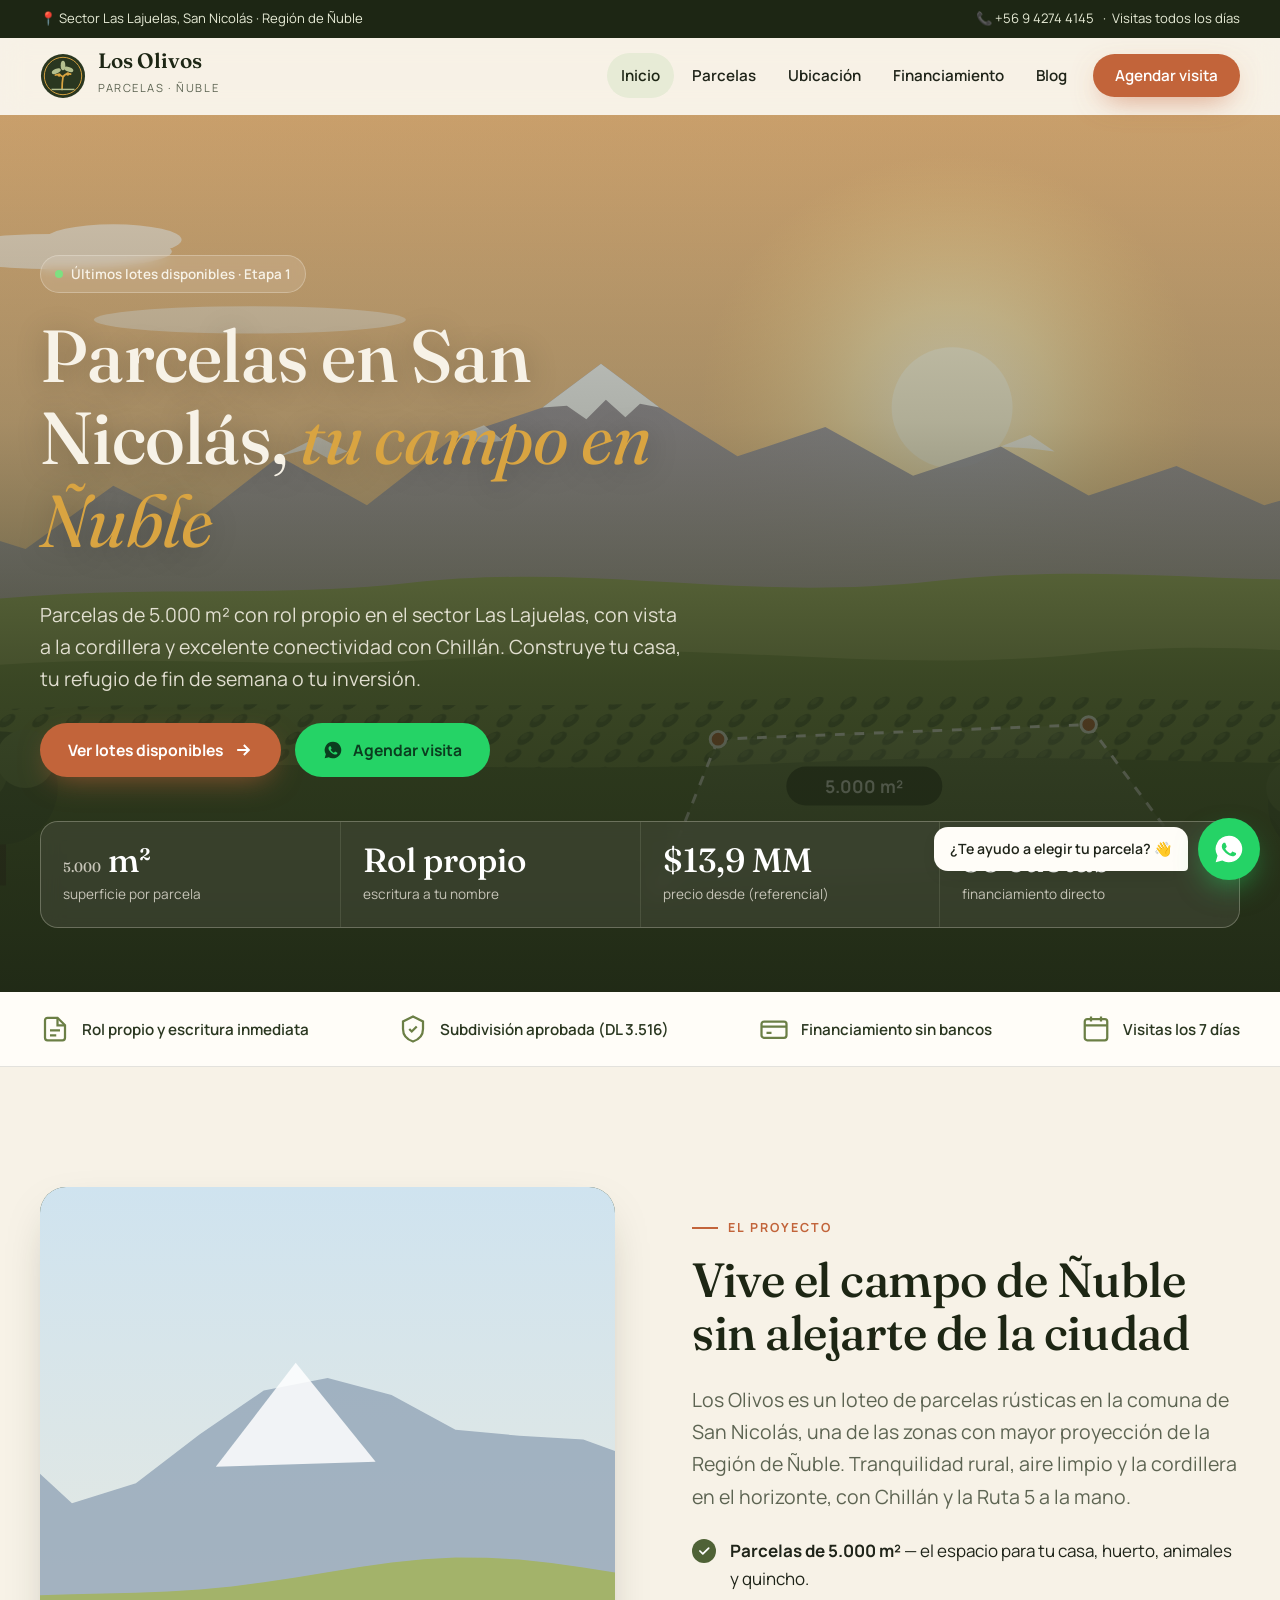
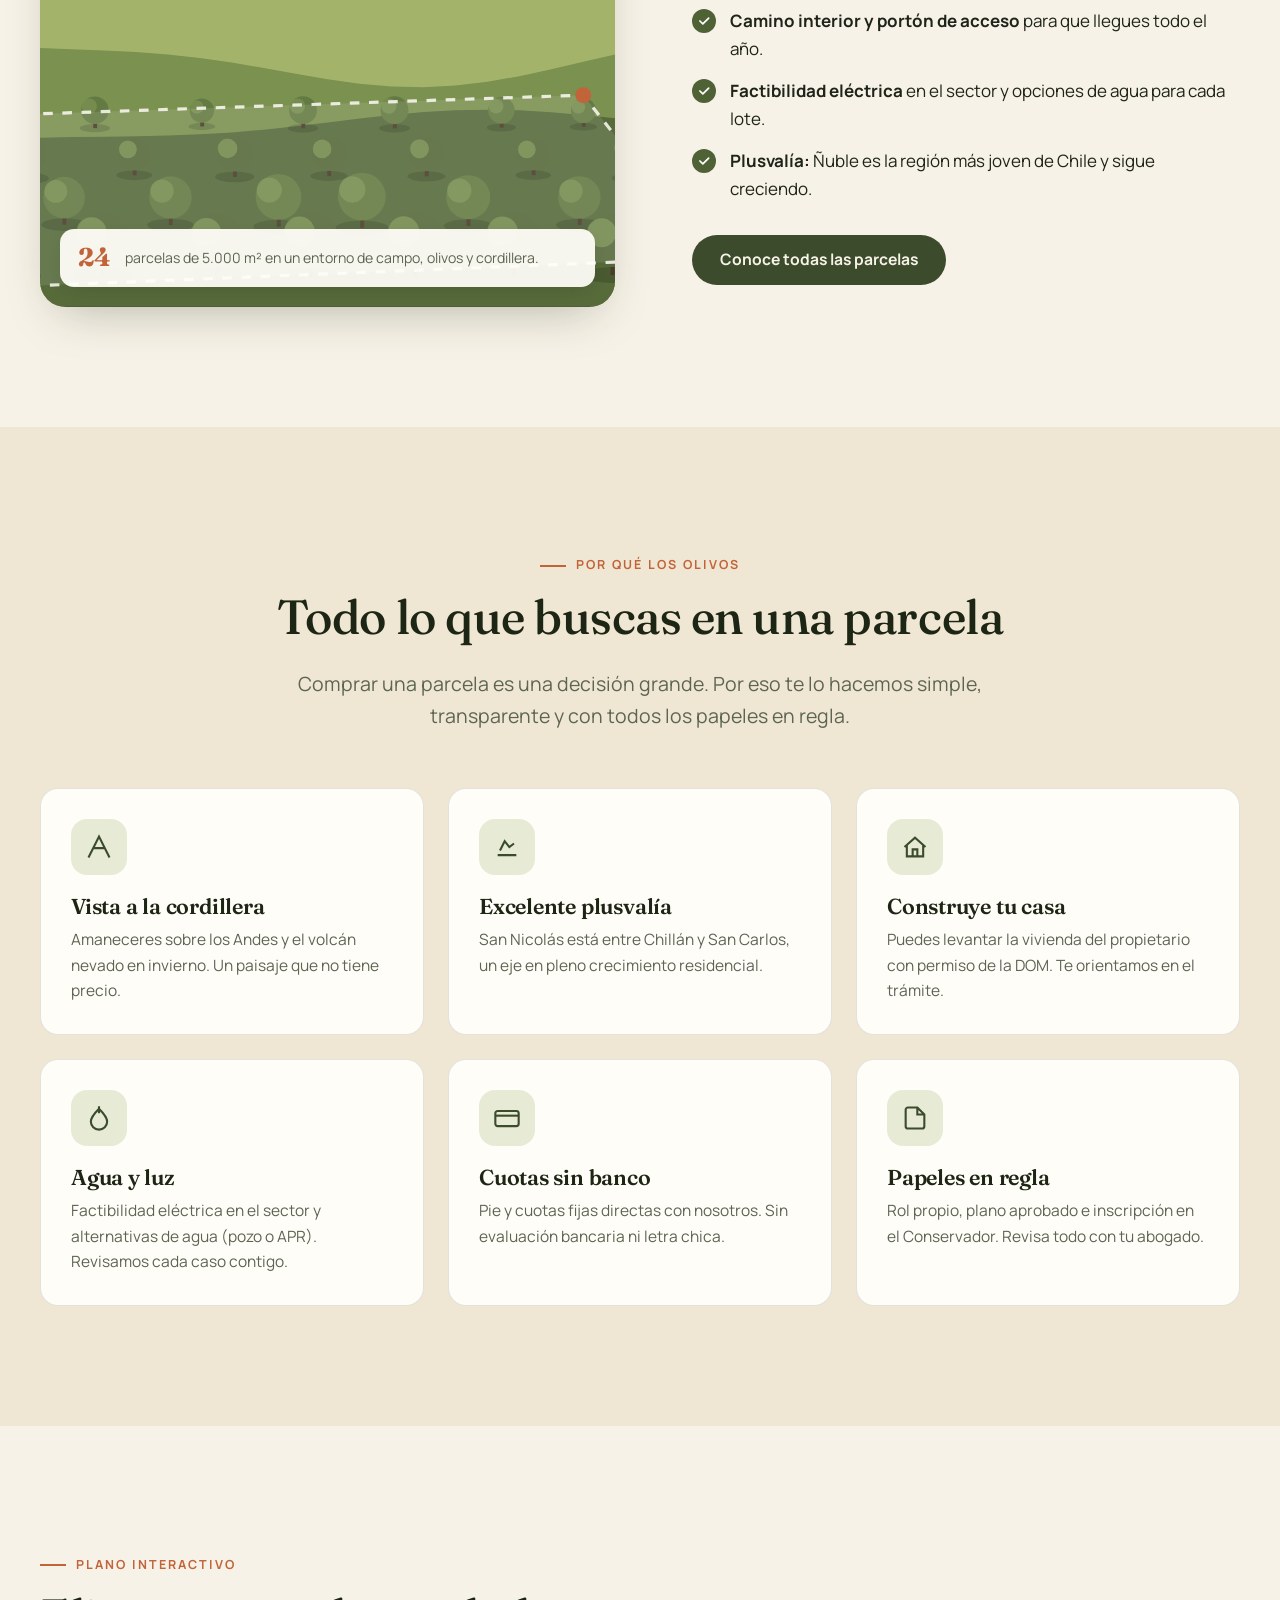
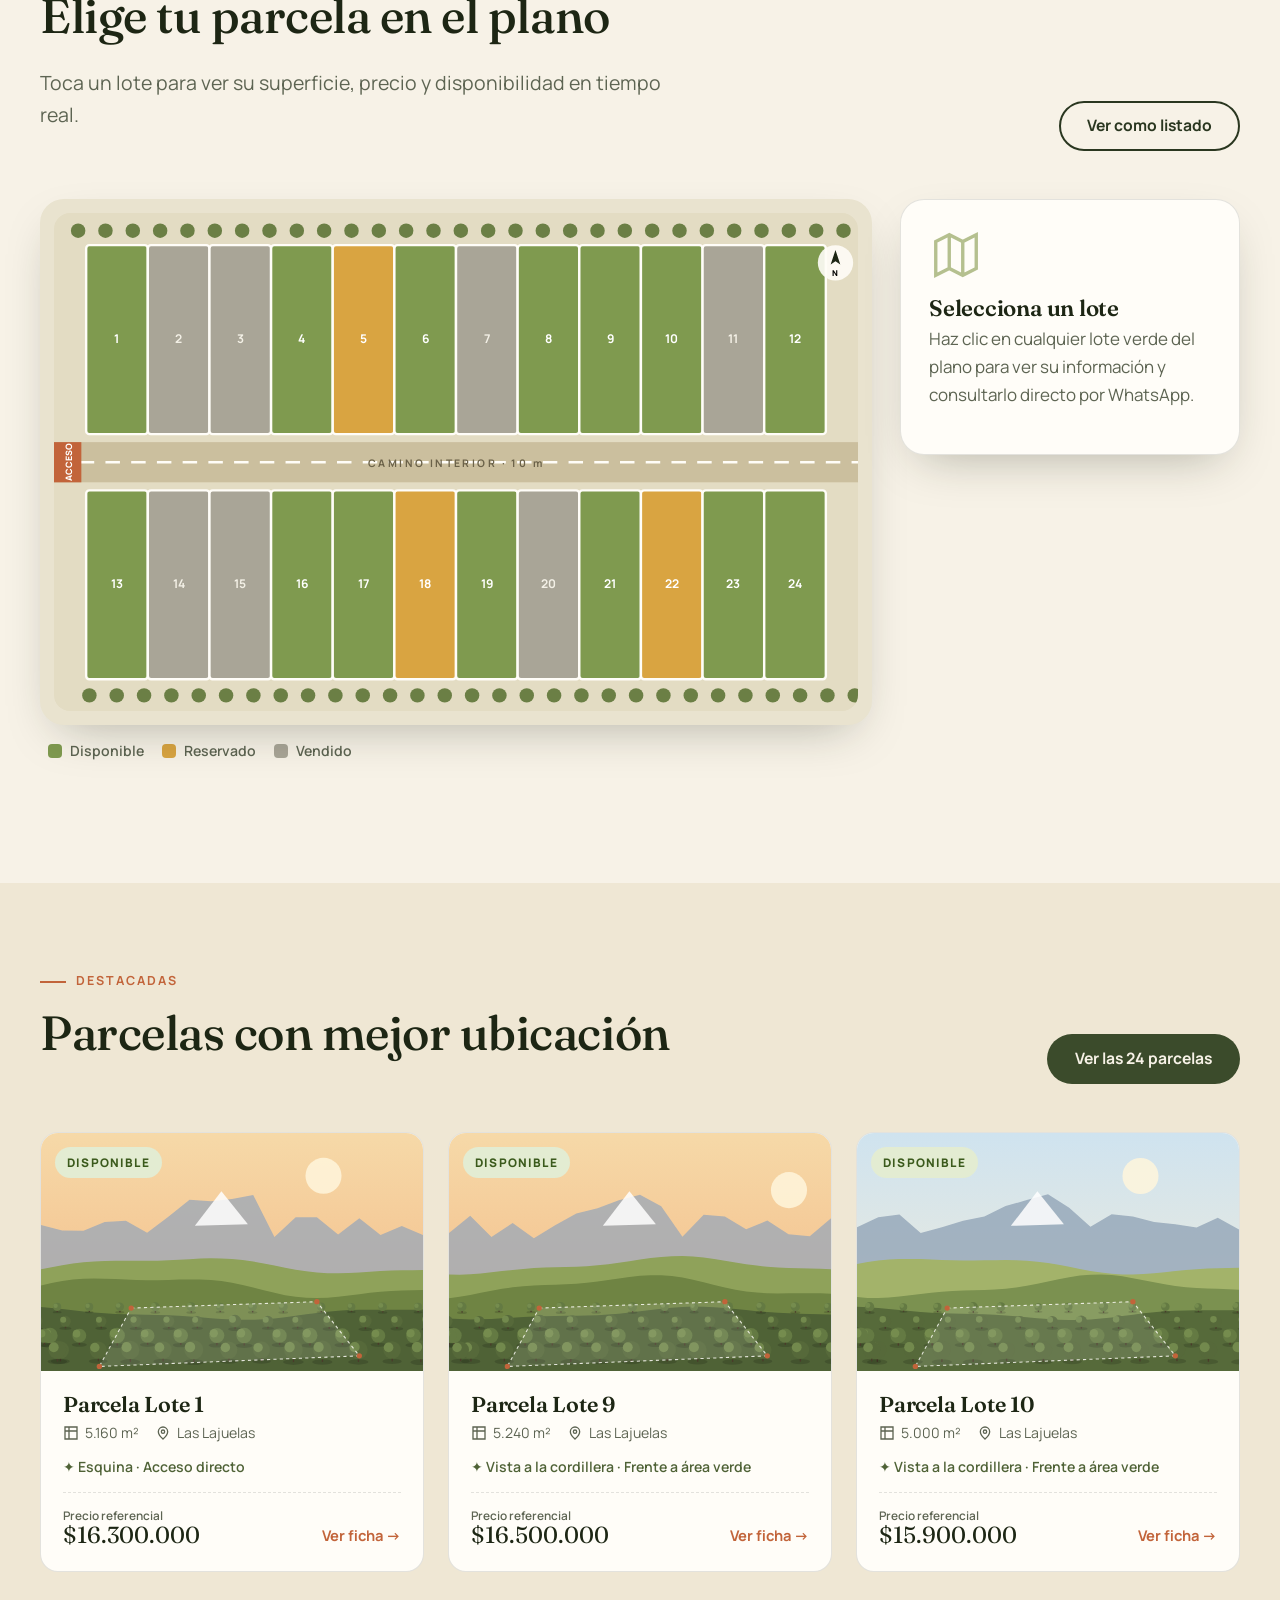
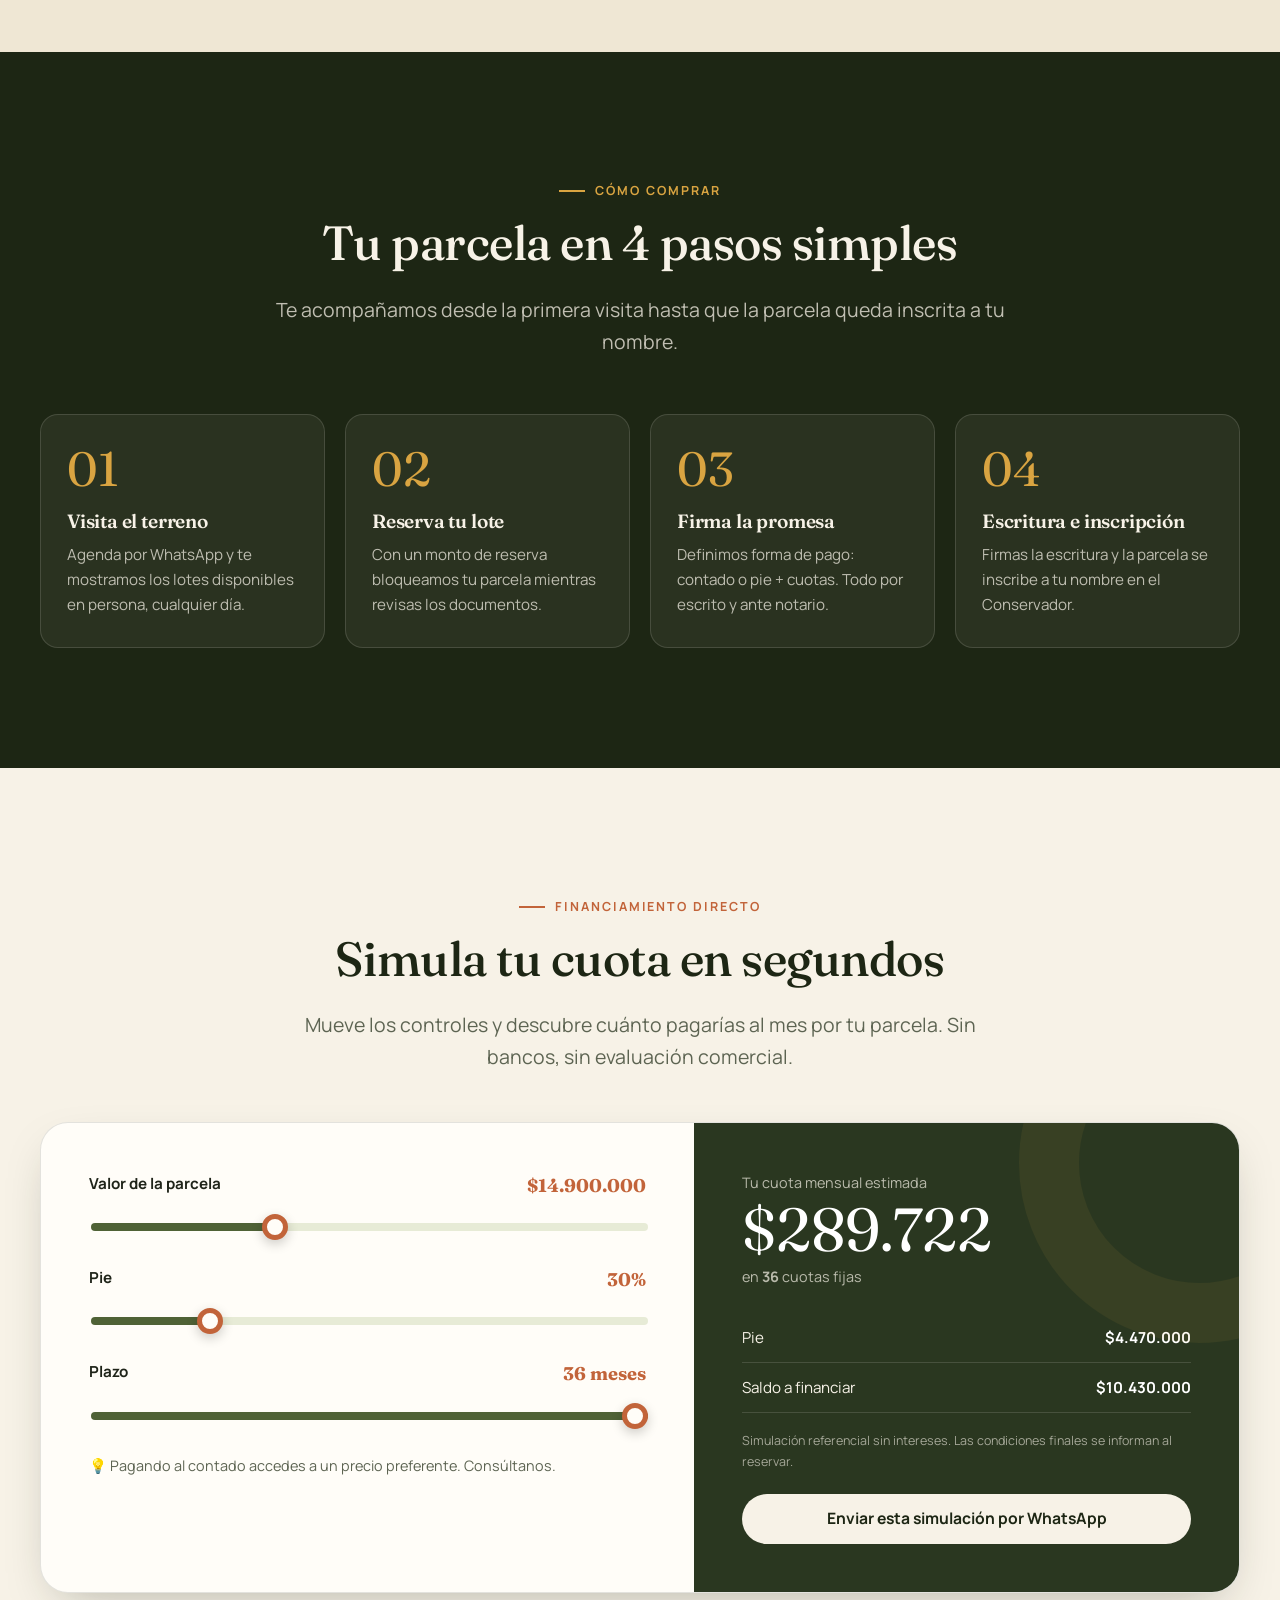
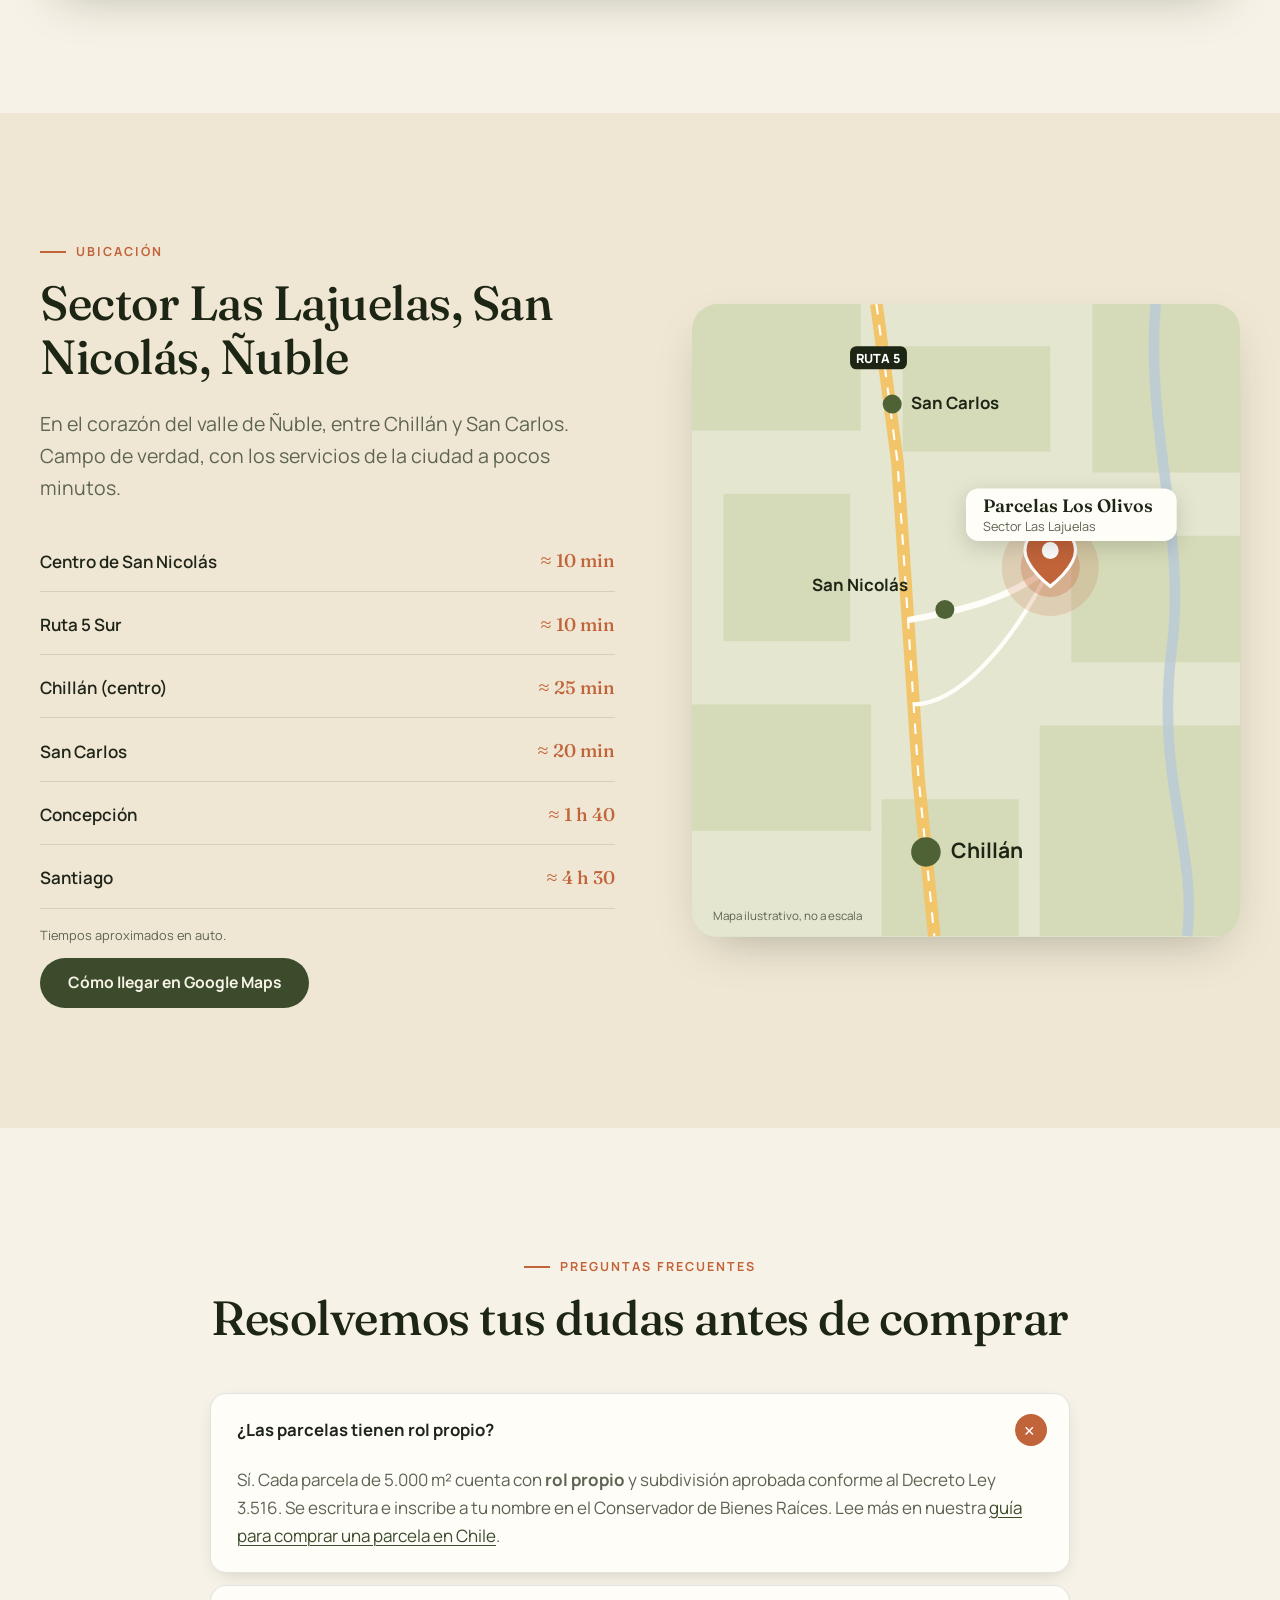
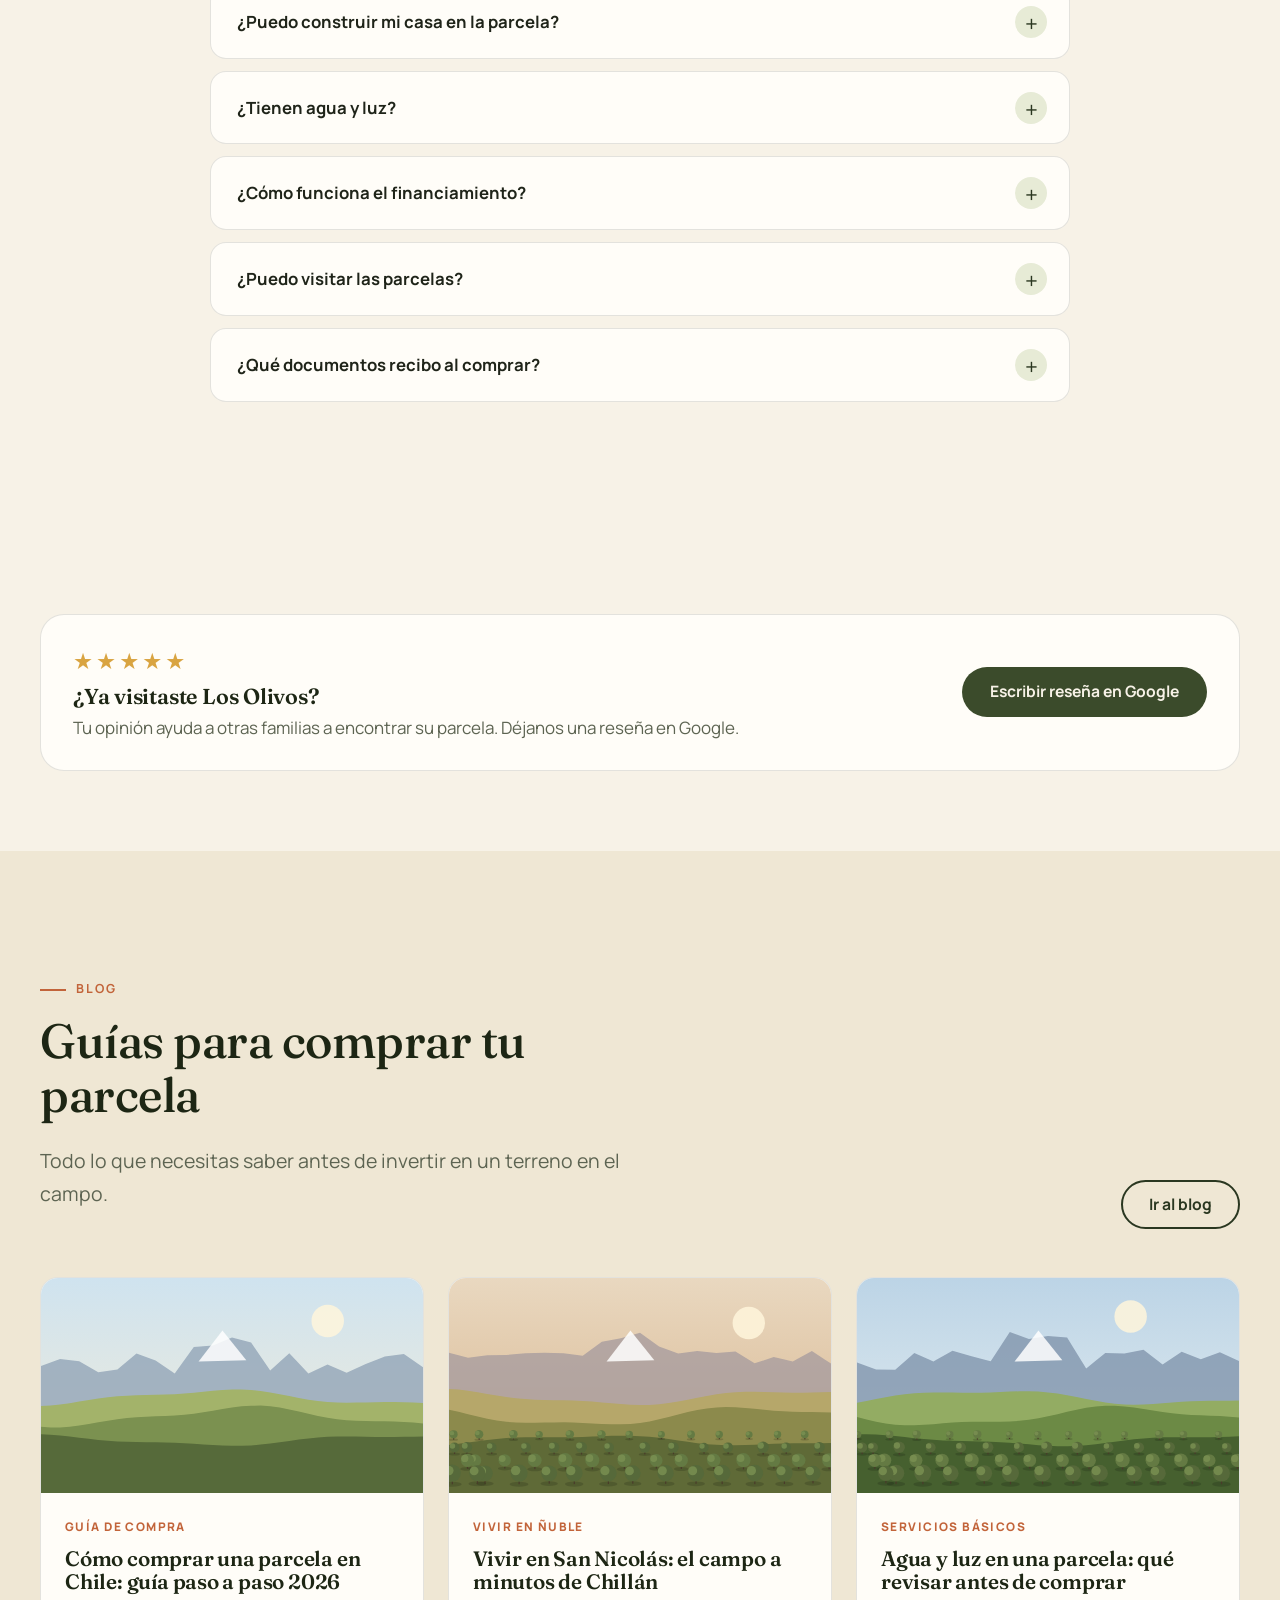
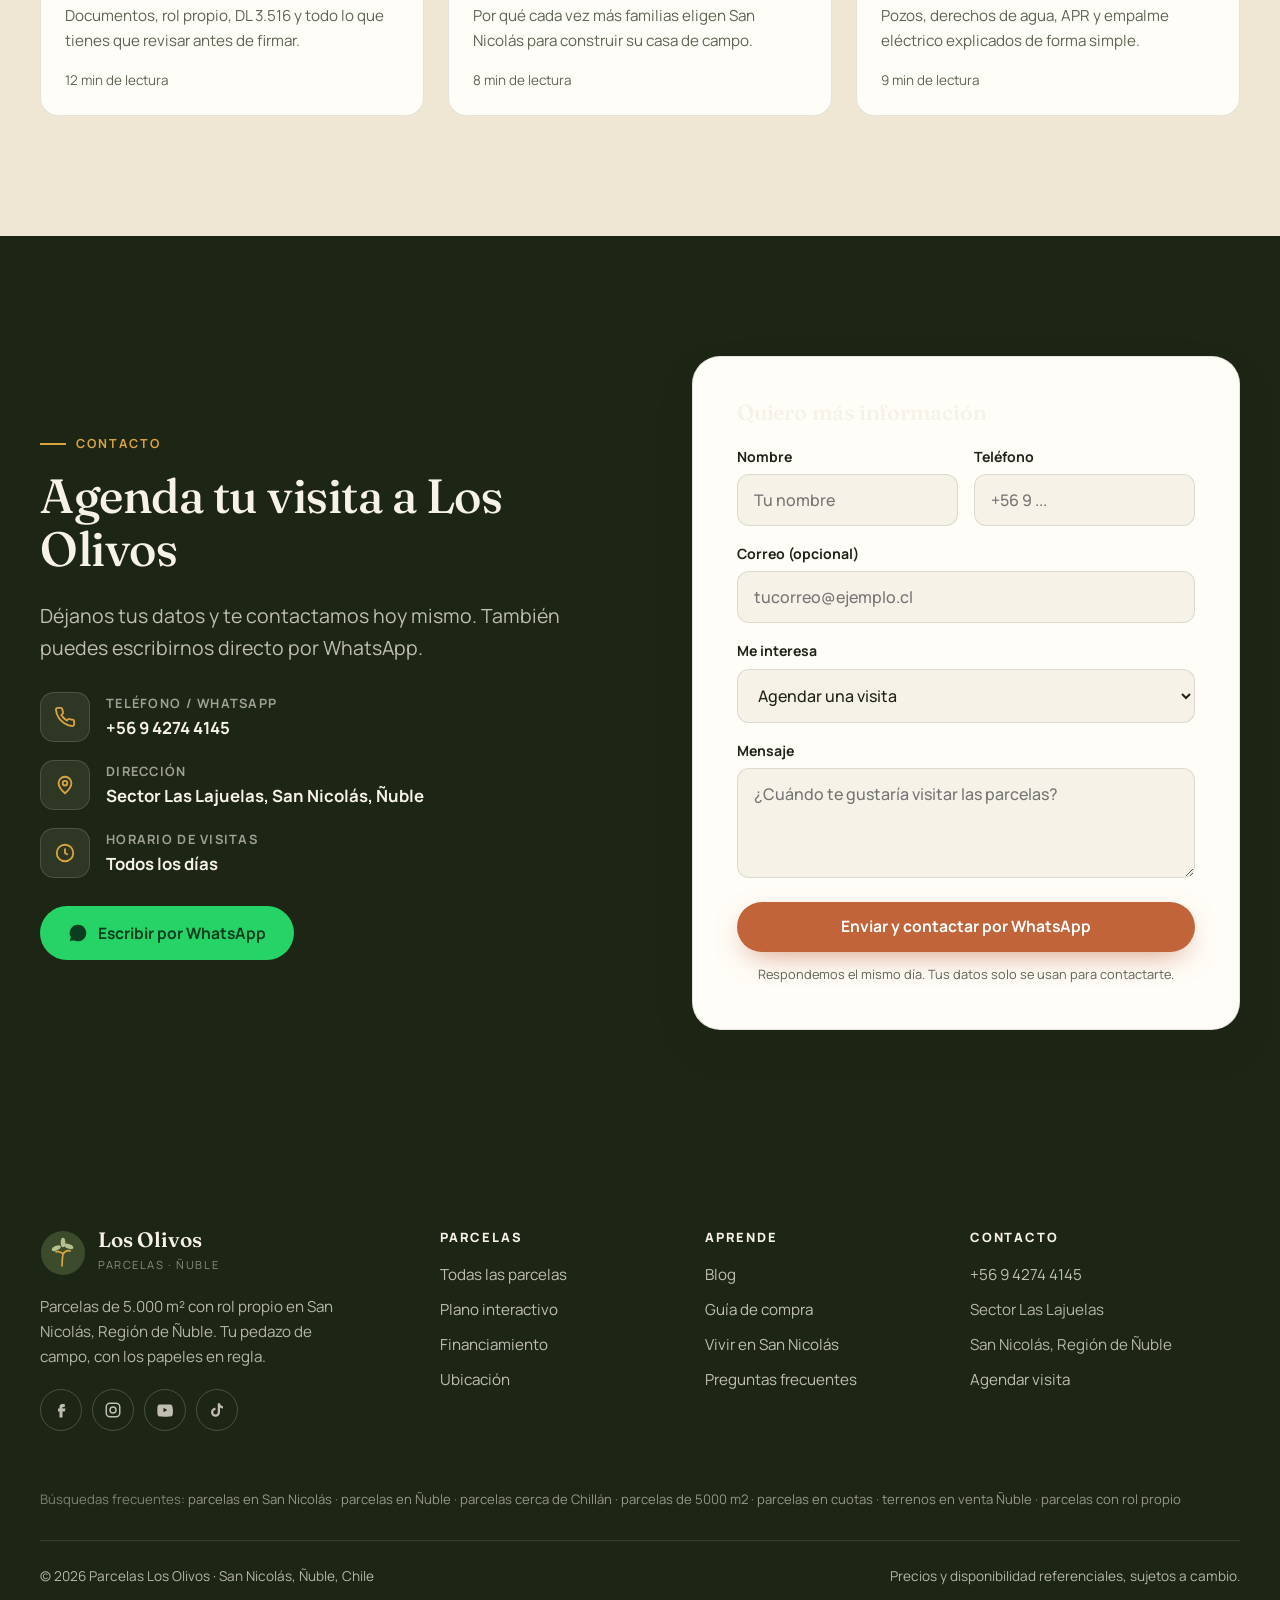
==== index.html @ ed657706 "Mockup sitio web Parcelas Los Olivos (San Nicolás, Ñuble) Co-Authored-By: Claude Opus 5.5 <noreply@a" ====
<!doctype html>
<html lang="es-CL" class="no-js">
<head>
  <meta charset="utf-8">
  <meta name="viewport" content="width=device-width, initial-scale=1">
  <!-- ===== SEO principal ===== -->
  <title>Parcelas en San Nicolás, Ñuble | 5.000 m² con rol propio | Los Olivos</title>
  <meta name="description" content="Venta de parcelas de 5.000 m² con rol propio en San Nicolás, Región de Ñuble, a minutos de Chillán. Financiamiento directo en cuotas, escritura inmediata y visitas todos los días. ¡Agenda por WhatsApp!">
  <link rel="canonical" href="https://www.parcelaslosolivos.cl/">
  <meta name="robots" content="index, follow, max-image-preview:large">
  <meta name="geo.region" content="CL-NB">
  <meta name="geo.placename" content="San Nicolás, Ñuble">
  <meta name="geo.position" content="-36.4996;-72.2125">
  <meta name="ICBM" content="-36.4996, -72.2125">
  <meta name="theme-color" content="#1d2614">
  <!-- Open Graph / redes sociales -->
  <meta property="og:type" content="website">
  <meta property="og:locale" content="es_CL">
  <meta property="og:site_name" content="Parcelas Los Olivos">
  <meta property="og:title" content="Parcelas de 5.000 m² en San Nicolás, Ñuble — Los Olivos">
  <meta property="og:description" content="Tu pedazo de campo a minutos de Chillán. Rol propio, financiamiento directo y visitas todos los días.">
  <meta property="og:url" content="https://www.parcelaslosolivos.cl/">
  <meta property="og:image" content="https://www.parcelaslosolivos.cl/img/og-parcelas-los-olivos.jpg">
  <meta name="twitter:card" content="summary_large_image">
  <link rel="icon" href="favicon.svg" type="image/svg+xml">
  <link rel="preconnect" href="https://fonts.googleapis.com">
  <link rel="preconnect" href="https://fonts.gstatic.com" crossorigin>
  <link href="https://fonts.googleapis.com/css2?family=Fraunces:ital,opsz,wght@0,9..144,400;0,9..144,500;0,9..144,600;1,9..144,400&family=Manrope:wght@400;500;600;700;800&display=swap" rel="stylesheet">
  <link rel="stylesheet" href="css/styles.css">

  <!-- ===== Datos estructurados (Google entiende el negocio, la ubicación y las preguntas) ===== -->
  <script type="application/ld+json">
  {
    "@context": "https://schema.org",
    "@graph": [
      {
        "@type": ["RealEstateAgent", "LocalBusiness"],
        "@id": "https://www.parcelaslosolivos.cl/#negocio",
        "name": "Parcelas Los Olivos",
        "alternateName": "Los Olivos Predios",
        "description": "Venta de parcelas de 5.000 m² con rol propio en el sector Las Lajuelas, comuna de San Nicolás, Región de Ñuble.",
        "url": "https://www.parcelaslosolivos.cl/",
        "telephone": "+56942744145",
        "image": "https://www.parcelaslosolivos.cl/img/og-parcelas-los-olivos.jpg",
        "logo": "https://www.parcelaslosolivos.cl/favicon.svg",
        "priceRange": "$$",
        "address": {
          "@type": "PostalAddress",
          "streetAddress": "Sector Las Lajuelas",
          "addressLocality": "San Nicolás",
          "addressRegion": "Ñuble",
          "addressCountry": "CL"
        },
        "geo": { "@type": "GeoCoordinates", "latitude": -36.4996, "longitude": -72.2125 },
        "areaServed": ["San Nicolás", "Chillán", "Chillán Viejo", "San Carlos", "Región de Ñuble", "Concepción", "Santiago"],
        "openingHoursSpecification": { "@type": "OpeningHoursSpecification", "dayOfWeek": ["Monday","Tuesday","Wednesday","Thursday","Friday","Saturday","Sunday"], "opens": "00:00", "closes": "23:59" },
        "sameAs": ["https://www.facebook.com/LosOlivospredios/"]
      },
      {
        "@type": "WebSite",
        "@id": "https://www.parcelaslosolivos.cl/#web",
        "url": "https://www.parcelaslosolivos.cl/",
        "name": "Parcelas Los Olivos",
        "inLanguage": "es-CL",
        "publisher": { "@id": "https://www.parcelaslosolivos.cl/#negocio" }
      },
      {
        "@type": "Product",
        "name": "Parcela de 5.000 m² en San Nicolás, Ñuble",
        "description": "Parcela rústica de 5.000 m² con rol propio, subdivisión según DL 3.516, en el sector Las Lajuelas de San Nicolás.",
        "brand": { "@id": "https://www.parcelaslosolivos.cl/#negocio" },
        "offers": { "@type": "AggregateOffer", "priceCurrency": "CLP", "lowPrice": "13900000", "highPrice": "17000000", "offerCount": "14", "availability": "https://schema.org/InStock" }
      },
      {
        "@type": "FAQPage",
        "mainEntity": [
          { "@type": "Question", "name": "¿Las parcelas tienen rol propio?", "acceptedAnswer": { "@type": "Answer", "text": "Sí. Cada parcela de 5.000 m² cuenta con rol propio y subdivisión aprobada conforme al Decreto Ley 3.516, por lo que se escritura e inscribe a tu nombre en el Conservador de Bienes Raíces." } },
          { "@type": "Question", "name": "¿Puedo construir mi casa en la parcela?", "acceptedAnswer": { "@type": "Answer", "text": "Sí. En predios rústicos se puede construir la vivienda del propietario según el artículo 55 de la Ley General de Urbanismo y Construcciones, tramitando el permiso en la Dirección de Obras de San Nicolás." } },
          { "@type": "Question", "name": "¿Dónde están ubicadas las parcelas Los Olivos?", "acceptedAnswer": { "@type": "Answer", "text": "En el sector Las Lajuelas, comuna de San Nicolás, Región de Ñuble, con excelente conectividad hacia Chillán, San Carlos y la Ruta 5 Sur." } },
          { "@type": "Question", "name": "¿Tienen financiamiento?", "acceptedAnswer": { "@type": "Answer", "text": "Sí. Ofrecemos pago contado con descuento o financiamiento directo con pie y cuotas, sin necesidad de crédito bancario." } },
          { "@type": "Question", "name": "¿Puedo visitar las parcelas?", "acceptedAnswer": { "@type": "Answer", "text": "Sí, recibimos visitas todos los días, incluidos fines de semana. Agenda tu visita por WhatsApp al +56 9 4274 4145." } },
          { "@type": "Question", "name": "¿Qué documentos recibo al comprar?", "acceptedAnswer": { "@type": "Answer", "text": "Escritura pública de compraventa, inscripción de dominio en el Conservador de Bienes Raíces, plano de subdivisión aprobado y certificado de rol de avalúo." } }
        ]
      }
    ]
  }
  </script>
  <!-- Google Analytics 4 + Search Console: pegar aquí el código de medición (G-XXXXXXX) al publicar -->
</head>
<body>
<a class="skip" href="#contenido">Saltar al contenido</a>

<div class="topbar">
  <div class="container">
    <span>📍 Sector Las Lajuelas, San Nicolás · Región de Ñuble</span>
    <span class="hide-sm"><a href="tel:+56942744145">📞 +56 9 4274 4145</a> &nbsp;·&nbsp; Visitas todos los días</span>
  </div>
</div>

<header class="header">
  <div class="container">
    <a class="brand" href="index.html" aria-label="Parcelas Los Olivos, inicio">
      <svg viewBox="0 0 48 48" aria-hidden="true"><circle cx="24" cy="24" r="23" fill="#2a3720"/><circle cx="24" cy="24" r="19.5" fill="none" stroke="#d9a441" stroke-width="1"/><path d="M23 38c0-6 .5-10 1-13m0 0c-2-2-5-3-8-2m8 2c2-3 5-4 8-3" stroke="#d9a441" stroke-width="1.8" fill="none" stroke-linecap="round"/><ellipse cx="17" cy="19" rx="5" ry="2.4" fill="#b5c08f" transform="rotate(-25 17 19)"/><ellipse cx="30" cy="17" rx="5" ry="2.4" fill="#b5c08f" transform="rotate(20 30 17)"/><ellipse cx="24" cy="13" rx="2.4" ry="5" fill="#b5c08f"/><circle cx="20" cy="23" r="1.8" fill="#d9a441"/><circle cx="29" cy="22" r="1.8" fill="#d9a441"/><path d="M12 38h24" stroke="#b5c08f" stroke-width="1.5"/></svg>
      <span><b>Los Olivos</b><small>Parcelas · Ñuble</small></span>
    </a>
    <button class="menu-toggle" aria-label="Abrir menú" aria-expanded="false" aria-controls="nav">
      <svg viewBox="0 0 24 24" fill="none" stroke="currentColor" stroke-width="2" stroke-linecap="round"><path d="M4 7h16M4 12h16M4 17h16"/></svg>
    </button>
    <nav class="nav" id="nav" aria-label="Principal">
      <a href="index.html" aria-current="page">Inicio</a>
      <a href="parcelas.html">Parcelas</a>
      <a href="#ubicacion">Ubicación</a>
      <a href="#financiamiento">Financiamiento</a>
      <a href="blog/index.html">Blog</a>
      <a href="#contacto" class="btn btn--primary">Agendar visita</a>
    </nav>
  </div>
</header>

<main id="contenido">

  <!-- ================= HERO ================= -->
  <section class="hero" aria-labelledby="hero-title">
    <div class="hero__art" aria-hidden="true">
      <svg viewBox="0 0 1600 900" preserveAspectRatio="xMidYMid slice" xmlns="http://www.w3.org/2000/svg">
        <defs>
          <linearGradient id="sky" x1="0" y1="0" x2="0" y2="1"><stop offset="0" stop-color="#e7b47a"/><stop offset=".45" stop-color="#f1c896"/><stop offset="1" stop-color="#f6e2bd"/></linearGradient>
          <linearGradient id="mt" x1="0" y1="0" x2="0" y2="1"><stop offset="0" stop-color="#8f8fa6"/><stop offset="1" stop-color="#b3a9a8"/></linearGradient>
          <radialGradient id="sun" cx=".5" cy=".5" r=".5"><stop offset="0" stop-color="#fff7df"/><stop offset=".4" stop-color="#ffe7b3" stop-opacity=".9"/><stop offset="1" stop-color="#ffd38a" stop-opacity="0"/></radialGradient>
          <pattern id="rows" width="34" height="18" patternUnits="userSpaceOnUse" patternTransform="skewX(-35)"><circle cx="8" cy="9" r="7" fill="#4c5f33"/><circle cx="6" cy="7" r="3.5" fill="#6a8044" opacity=".8"/></pattern>
        </defs>
        <rect width="1600" height="900" fill="url(#sky)"/>
        <circle cx="1120" cy="300" r="260" fill="url(#sun)"/>
        <circle cx="1120" cy="300" r="62" fill="#fff6dc"/>
        <g class="cloud" opacity=".6"><ellipse cx="200" cy="140" rx="120" ry="18" fill="#fff"/><ellipse cx="260" cy="128" rx="70" ry="16" fill="#fff"/></g>
        <g class="cloud cloud--2" opacity=".45"><ellipse cx="400" cy="210" rx="160" ry="14" fill="#fff"/></g>
        <!-- Cordillera de los Andes con volcán (vista hacia el oriente) -->
        <path d="M0 470 L90 420 L170 445 L260 380 L340 420 L430 350 L520 400 L610 330 L700 300 L760 255 L820 300 L900 350 L990 320 L1080 370 L1170 340 L1260 390 L1350 360 L1440 400 L1530 375 L1600 400 L1600 600 L0 600Z" fill="url(#mt)" opacity=".85"/>
        <path d="M700 300 L760 255 L820 300 L800 296 L785 310 L765 292 L745 312 L725 298Z" fill="#fff" opacity=".95"/>
        <path d="M430 350 L470 330 L500 345 L480 352 L462 342Z M610 330 L640 318 L660 334 L640 336Z M1170 340 L1200 328 L1225 345 L1200 342Z" fill="#fff" opacity=".8"/>
        <!-- Lomas -->
        <path d="M0 520 C200 470 380 500 560 480 C760 458 900 500 1100 478 C1300 456 1450 490 1600 470 L1600 900 L0 900Z" fill="#9aa860"/>
        <path d="M0 580 C240 540 420 575 640 555 C860 535 1040 575 1260 552 C1420 536 1520 560 1600 550 L1600 900 L0 900Z" fill="#7d9149"/>
        <!-- Hileras de olivos -->
        <path d="M0 620 C300 590 600 615 900 600 C1200 585 1400 610 1600 598 L1600 760 L0 760Z" fill="url(#rows)" opacity=".9"/>
        <path d="M0 680 C320 650 640 680 960 664 C1240 650 1440 672 1600 662 L1600 900 L0 900Z" fill="#5d7238"/>
        <!-- Deslinde de una parcela (5.000 m²) -->
        <g stroke="#fffdf8" stroke-width="3" stroke-dasharray="10 10" fill="rgba(255,253,248,.10)">
          <path d="M880 640 L1260 625 L1360 760 L820 790Z"/>
        </g>
        <g fill="#c2643a" stroke="#fffdf8" stroke-width="3"><circle cx="880" cy="640" r="8"/><circle cx="1260" cy="625" r="8"/><circle cx="1360" cy="760" r="8"/><circle cx="820" cy="790" r="8"/></g>
        <g transform="translate(1020 690)"><rect x="-70" y="-22" width="160" height="40" rx="20" fill="rgba(29,38,20,.75)"/><text x="10" y="5" text-anchor="middle" font-family="Manrope,sans-serif" font-size="18" font-weight="700" fill="#fff">5.000 m²</text></g>
        <!-- Olivos en primer plano -->
        <g>
          <rect x="140" y="700" width="10" height="90" fill="#4a3b2a"/><circle cx="145" cy="690" r="58" fill="#4f6236"/><circle cx="118" cy="672" r="34" fill="#6b7f45"/><circle cx="170" cy="660" r="30" fill="#7c9152"/>
          <rect x="1490" y="720" width="9" height="80" fill="#4a3b2a"/><circle cx="1494" cy="708" r="50" fill="#4f6236"/><circle cx="1470" cy="690" r="28" fill="#6b7f45"/>
        </g>
      </svg>
    </div>
    <div class="container hero__content">
      <div class="badge-live"><i></i> Últimos lotes disponibles · Etapa 1</div>
      <h1 id="hero-title">Parcelas en San Nicolás, <em>tu campo en Ñuble</em></h1>
      <p class="lead">Parcelas de 5.000 m² con rol propio en el sector Las Lajuelas, con vista a la cordillera y excelente conectividad con Chillán. Construye tu casa, tu refugio de fin de semana o tu inversión.</p>
      <div class="hero__actions">
        <a class="btn btn--primary" href="#lotes">Ver lotes disponibles
          <svg viewBox="0 0 24 24" fill="none" stroke="currentColor" stroke-width="2.4"><path d="M5 12h14M13 6l6 6-6 6"/></svg></a>
        <a class="btn btn--wa" data-wa="Hola! Vi la web de Parcelas Los Olivos y quiero agendar una visita a San Nicolás.">
          <svg viewBox="0 0 24 24" fill="currentColor"><path d="M12 2a10 10 0 0 0-8.6 15.1L2 22l5-1.3A10 10 0 1 0 12 2zm5.3 14.2c-.2.6-1.3 1.2-1.8 1.2s-1 .3-3.4-.7a11.6 11.6 0 0 1-4.5-4c-.6-.8-1-1.8-1-2.8a3 3 0 0 1 1-2.2c.2-.3.5-.3.7-.3h.5c.2 0 .4 0 .6.5l.8 2c.1.2.1.4 0 .5l-.4.6-.4.4c-.1.2-.3.3-.1.6.6 1 1.3 1.8 2.2 2.4.6.4 1.2.7 1.4.8.3.1.4 0 .6-.1l.8-1c.2-.3.4-.2.6-.1l1.9.9c.3.1.4.2.5.3 0 .4 0 .9-.2 1.5z"/></svg>
          Agendar visita</a>
      </div>
      <div class="hero__stats">
        <div><b><span data-count="5000">5.000</span> m²</b><span>superficie por parcela</span></div>
        <div><b>Rol propio</b><span>escritura a tu nombre</span></div>
        <div><b>$13,9 MM</b><span>precio desde (referencial)</span></div>
        <div><b>36 cuotas</b><span>financiamiento directo</span></div>
      </div>
    </div>
  </section>

  <!-- ================= CONFIANZA ================= -->
  <section class="trust" aria-label="Garantías">
    <div class="container">
      <div><svg viewBox="0 0 24 24" fill="none" stroke="currentColor" stroke-width="1.8"><path d="M14 3H6a2 2 0 0 0-2 2v14a2 2 0 0 0 2 2h12a2 2 0 0 0 2-2V9z"/><path d="M14 3v6h6M8 13h8M8 17h5"/></svg>Rol propio y escritura inmediata</div>
      <div><svg viewBox="0 0 24 24" fill="none" stroke="currentColor" stroke-width="1.8"><path d="M12 2l8 4v6c0 5-3.5 8.5-8 10-4.5-1.5-8-5-8-10V6z"/><path d="M9 12l2 2 4-4"/></svg>Subdivisión aprobada (DL 3.516)</div>
      <div><svg viewBox="0 0 24 24" fill="none" stroke="currentColor" stroke-width="1.8"><rect x="2" y="6" width="20" height="13" rx="2"/><path d="M2 10h20M6 15h4"/></svg>Financiamiento sin bancos</div>
      <div><svg viewBox="0 0 24 24" fill="none" stroke="currentColor" stroke-width="1.8"><rect x="3" y="4" width="18" height="17" rx="2"/><path d="M3 9h18M8 2v4M16 2v4"/></svg>Visitas los 7 días</div>
    </div>
  </section>

  <!-- ================= PROYECTO ================= -->
  <section class="section" id="proyecto" aria-labelledby="proyecto-title">
    <div class="container split">
      <div class="frame reveal" data-art="9" data-plot>
        <div class="frame__tag"><b>24</b><span>parcelas de 5.000 m² en un entorno de campo, olivos y cordillera.</span></div>
      </div>
      <div class="reveal reveal-d1">
        <span class="eyebrow">El proyecto</span>
        <h2 id="proyecto-title">Vive el campo de Ñuble sin alejarte de la ciudad</h2>
        <p class="lead">Los Olivos es un loteo de parcelas rústicas en la comuna de San Nicolás, una de las zonas con mayor proyección de la Región de Ñuble. Tranquilidad rural, aire limpio y la cordillera en el horizonte, con Chillán y la Ruta 5 a la mano.</p>
        <ul class="checklist">
          <li><span><b>Parcelas de 5.000 m²</b> — el espacio para tu casa, huerto, animales y quincho.</span></li>
          <li><span><b>Camino interior y portón de acceso</b> para que llegues todo el año.</span></li>
          <li><span><b>Factibilidad eléctrica</b> en el sector y opciones de agua para cada lote.</span></li>
          <li><span><b>Plusvalía:</b> Ñuble es la región más joven de Chile y sigue creciendo.</span></li>
        </ul>
        <a class="btn btn--olive" href="parcelas.html">Conoce todas las parcelas</a>
      </div>
    </div>
  </section>

  <!-- ================= BENEFICIOS ================= -->
  <section class="section section--sand" aria-labelledby="beneficios-title">
    <div class="container">
      <div class="center reveal" style="margin-bottom:56px">
        <span class="eyebrow">Por qué Los Olivos</span>
        <h2 id="beneficios-title">Todo lo que buscas en una parcela</h2>
        <p class="lead">Comprar una parcela es una decisión grande. Por eso te lo hacemos simple, transparente y con todos los papeles en regla.</p>
      </div>
      <div class="grid grid-3">
        <article class="feature reveal"><div class="feature__icon"><svg viewBox="0 0 24 24" fill="none" stroke="currentColor" stroke-width="1.8"><path d="M3 21l9-18 9 18M7 13h10"/></svg></div><h3>Vista a la cordillera</h3><p>Amaneceres sobre los Andes y el volcán nevado en invierno. Un paisaje que no tiene precio.</p></article>
        <article class="feature reveal reveal-d1"><div class="feature__icon"><svg viewBox="0 0 24 24" fill="none" stroke="currentColor" stroke-width="1.8"><path d="M4 19h16M6 15l4-8 4 5 4-3"/></svg></div><h3>Excelente plusvalía</h3><p>San Nicolás está entre Chillán y San Carlos, un eje en pleno crecimiento residencial.</p></article>
        <article class="feature reveal reveal-d2"><div class="feature__icon"><svg viewBox="0 0 24 24" fill="none" stroke="currentColor" stroke-width="1.8"><path d="M3 12l9-8 9 8M5 10v10h14V10"/><path d="M10 20v-6h4v6"/></svg></div><h3>Construye tu casa</h3><p>Puedes levantar la vivienda del propietario con permiso de la DOM. Te orientamos en el trámite.</p></article>
        <article class="feature reveal"><div class="feature__icon"><svg viewBox="0 0 24 24" fill="none" stroke="currentColor" stroke-width="1.8"><path d="M12 2v6M12 22a7 7 0 0 0 7-7c0-4-7-11-7-11S5 11 5 15a7 7 0 0 0 7 7z"/></svg></div><h3>Agua y luz</h3><p>Factibilidad eléctrica en el sector y alternativas de agua (pozo o APR). Revisamos cada caso contigo.</p></article>
        <article class="feature reveal reveal-d1"><div class="feature__icon"><svg viewBox="0 0 24 24" fill="none" stroke="currentColor" stroke-width="1.8"><rect x="2" y="6" width="20" height="13" rx="2"/><path d="M2 10h20"/></svg></div><h3>Cuotas sin banco</h3><p>Pie y cuotas fijas directas con nosotros. Sin evaluación bancaria ni letra chica.</p></article>
        <article class="feature reveal reveal-d2"><div class="feature__icon"><svg viewBox="0 0 24 24" fill="none" stroke="currentColor" stroke-width="1.8"><path d="M14 3H6a2 2 0 0 0-2 2v14a2 2 0 0 0 2 2h12a2 2 0 0 0 2-2V9z M14 3v6h6"/></svg></div><h3>Papeles en regla</h3><p>Rol propio, plano aprobado e inscripción en el Conservador. Revisa todo con tu abogado.</p></article>
      </div>
    </div>
  </section>

  <!-- ================= PLANO INTERACTIVO ================= -->
  <section class="section" id="lotes" aria-labelledby="lotes-title">
    <div class="container">
      <div class="section-head reveal">
        <div>
          <span class="eyebrow">Plano interactivo</span>
          <h2 id="lotes-title">Elige tu parcela en el plano</h2>
          <p class="lead">Toca un lote para ver su superficie, precio y disponibilidad en tiempo real.</p>
        </div>
        <a class="btn btn--ghost" href="parcelas.html" style="color:var(--olive-800)">Ver como listado</a>
      </div>
      <div class="plan-wrap reveal">
        <div>
          <div class="plan" id="plano"></div>
          <div class="legend"><span><i style="background:#7f9a4f"></i>Disponible</span><span><i style="background:#d9a441"></i>Reservado</span><span><i style="background:#a9a597"></i>Vendido</span></div>
        </div>
        <aside class="lot-panel" id="lot-panel" aria-live="polite">
          <div class="lot-panel__empty">
            <svg viewBox="0 0 24 24" fill="none" stroke="currentColor" stroke-width="1.5"><path d="M9 3L3 6v15l6-3 6 3 6-3V3l-6 3z M9 3v15 M15 6v15"/></svg>
            <h3 style="font-size:1.4rem">Selecciona un lote</h3>
            <p>Haz clic en cualquier lote verde del plano para ver su información y consultarlo directo por WhatsApp.</p>
          </div>
        </aside>
      </div>
    </div>
  </section>

  <!-- ================= DESTACADOS ================= -->
  <section class="section section--tight section--sand" aria-labelledby="destacados-title">
    <div class="container">
      <div class="section-head reveal">
        <div><span class="eyebrow">Destacadas</span><h2 id="destacados-title">Parcelas con mejor ubicación</h2></div>
        <a class="btn btn--olive" href="parcelas.html">Ver las 24 parcelas</a>
      </div>
      <div class="grid grid-3" id="lotes-destacados"></div>
    </div>
  </section>

  <!-- ================= PROCESO ================= -->
  <section class="section section--dark" aria-labelledby="proceso-title">
    <div class="container">
      <div class="center reveal" style="margin-bottom:56px">
        <span class="eyebrow">Cómo comprar</span>
        <h2 id="proceso-title">Tu parcela en 4 pasos simples</h2>
        <p class="lead">Te acompañamos desde la primera visita hasta que la parcela queda inscrita a tu nombre.</p>
      </div>
      <div class="steps">
        <div class="step reveal"><h3>Visita el terreno</h3><p>Agenda por WhatsApp y te mostramos los lotes disponibles en persona, cualquier día.</p></div>
        <div class="step reveal reveal-d1"><h3>Reserva tu lote</h3><p>Con un monto de reserva bloqueamos tu parcela mientras revisas los documentos.</p></div>
        <div class="step reveal reveal-d2"><h3>Firma la promesa</h3><p>Definimos forma de pago: contado o pie + cuotas. Todo por escrito y ante notario.</p></div>
        <div class="step reveal reveal-d3"><h3>Escritura e inscripción</h3><p>Firmas la escritura y la parcela se inscribe a tu nombre en el Conservador.</p></div>
      </div>
    </div>
  </section>

  <!-- ================= SIMULADOR ================= -->
  <section class="section" id="financiamiento" aria-labelledby="sim-title">
    <div class="container">
      <div class="center reveal" style="margin-bottom:48px">
        <span class="eyebrow">Financiamiento directo</span>
        <h2 id="sim-title">Simula tu cuota en segundos</h2>
        <p class="lead">Mueve los controles y descubre cuánto pagarías al mes por tu parcela. Sin bancos, sin evaluación comercial.</p>
      </div>
      <div class="sim reveal">
        <form class="sim__form" id="simulador-form" onsubmit="return false">
          <div class="field"><label for="precio">Valor de la parcela <output></output></label><input type="range" id="precio" min="13900000" max="17000000" step="100000" value="14900000"></div>
          <div class="field"><label for="pie">Pie <output></output></label><input type="range" id="pie" min="20" max="70" step="5" value="30"></div>
          <div class="field"><label for="cuotas">Plazo <output></output></label><input type="range" id="cuotas" min="12" max="36" step="6" value="36"></div>
          <p style="font-size:.9rem;color:var(--muted);margin:0">💡 Pagando al contado accedes a un precio preferente. Consúltanos.</p>
        </form>
        <div class="sim__out" aria-live="polite">
          <span style="font-size:.9rem;color:rgba(247,242,231,.7)">Tu cuota mensual estimada</span>
          <div class="sim__big" id="sim-cuota">$0</div>
          <span style="font-size:.9rem;color:rgba(247,242,231,.7)">en <b id="sim-n">36</b> cuotas fijas</span>
          <div style="margin-top:24px">
            <div class="sim__row"><span>Pie</span><b id="sim-pie">$0</b></div>
            <div class="sim__row"><span>Saldo a financiar</span><b id="sim-saldo">$0</b></div>
          </div>
          <p class="sim__note">Simulación referencial sin intereses. Las condiciones finales se informan al reservar.</p>
          <a class="btn btn--light" id="sim-wa" target="_blank" rel="noopener" href="#">Enviar esta simulación por WhatsApp</a>
        </div>
      </div>
    </div>
  </section>

  <!-- ================= UBICACIÓN ================= -->
  <section class="section section--sand" id="ubicacion" aria-labelledby="ubicacion-title">
    <div class="container split">
      <div class="reveal">
        <span class="eyebrow">Ubicación</span>
        <h2 id="ubicacion-title">Sector Las Lajuelas, San Nicolás, Ñuble</h2>
        <p class="lead">En el corazón del valle de Ñuble, entre Chillán y San Carlos. Campo de verdad, con los servicios de la ciudad a pocos minutos.</p>
        <ul class="distances">
          <li><span>Centro de San Nicolás</span><span>≈ 10 min</span></li>
          <li><span>Ruta 5 Sur</span><span>≈ 10 min</span></li>
          <li><span>Chillán (centro)</span><span>≈ 25 min</span></li>
          <li><span>San Carlos</span><span>≈ 20 min</span></li>
          <li><span>Concepción</span><span>≈ 1 h 40</span></li>
          <li><span>Santiago</span><span>≈ 4 h 30</span></li>
        </ul>
        <p style="font-size:.8rem;color:var(--muted);margin-top:-12px">Tiempos aproximados en auto.</p>
        <a class="btn btn--olive" href="https://www.google.com/maps/search/?api=1&query=Las+Lajuelas+San+Nicol%C3%A1s+%C3%91uble" target="_blank" rel="noopener">Cómo llegar en Google Maps</a>
      </div>
      <div class="map-card reveal reveal-d1">
        <!-- Mapa ilustrado. En producción: reemplazar por iframe de Google Maps con la ficha de Google Business Profile -->
        <svg viewBox="0 0 520 600" xmlns="http://www.w3.org/2000/svg" role="img" aria-label="Mapa de ubicación de Parcelas Los Olivos entre Chillán y San Carlos, Región de Ñuble">
          <rect width="520" height="600" fill="#e4e6cf"/>
          <g fill="#d5dab8"><path d="M0 0h160v120H0z M200 40h140v100H200z M380 0h140v160H380z M30 180h120v140H30z M360 220h160v120H360z M0 380h170v120H0z M330 400h190v200H330z M180 470h130v130H180z"/></g>
          <path d="M440 0 C430 120 470 220 455 330 C440 450 480 520 470 600" stroke="#b9cbd9" stroke-width="10" fill="none" opacity=".8"/>
          <path d="M175 0 L195 150 L205 300 L215 450 L230 600" stroke="#f3c56b" stroke-width="12" fill="none"/>
          <path d="M175 0 L195 150 L205 300 L215 450 L230 600" stroke="#fff" stroke-width="2" stroke-dasharray="10 10" fill="none"/>
          <rect x="150" y="40" width="54" height="22" rx="6" fill="#1d2614"/><text x="177" y="56" text-anchor="middle" font-family="Manrope" font-size="12" font-weight="800" fill="#fff">RUTA 5</text>
          <path d="M205 300 C260 290 300 280 340 250" stroke="#fffdf8" stroke-width="6" fill="none"/>
          <path d="M210 380 C250 380 300 330 340 250" stroke="#fffdf8" stroke-width="4" fill="none"/>
          <g font-family="Manrope" font-weight="700" fill="#1d2614">
            <circle cx="190" cy="95" r="9" fill="#4f6236"/><text x="208" y="100" font-size="16">San Carlos</text>
            <circle cx="240" cy="290" r="9" fill="#4f6236"/><text x="114" y="272" font-size="16">San Nicolás</text>
            <circle cx="222" cy="520" r="14" fill="#4f6236"/><text x="246" y="526" font-size="20">Chillán</text>
          </g>
          <g transform="translate(340 250)">
            <circle r="46" fill="#c2643a" opacity=".18"/><circle r="28" fill="#c2643a" opacity=".3"/>
            <path d="M0 -38 C-16 -38 -24 -26 -24 -16 C-24 0 0 18 0 18 C0 18 24 0 24 -16 C24 -26 16 -38 0 -38Z" fill="#c2643a" stroke="#fff" stroke-width="3"/>
            <circle cy="-16" r="8" fill="#fff"/>
          </g>
          <g transform="translate(260 175)"><rect width="200" height="50" rx="12" fill="#fffdf8" filter="drop-shadow(0 6px 10px rgba(0,0,0,.15))"/><text x="16" y="22" font-family="Fraunces" font-size="17" font-weight="600" fill="#1d2614">Parcelas Los Olivos</text><text x="16" y="40" font-family="Manrope" font-size="12" fill="#5d6452">Sector Las Lajuelas</text></g>
          <text x="20" y="585" font-family="Manrope" font-size="11" fill="#5d6452">Mapa ilustrativo, no a escala</text>
        </svg>
      </div>
    </div>
  </section>

  <!-- ================= FAQ ================= -->
  <section class="section" id="preguntas" aria-labelledby="faq-title">
    <div class="container">
      <div class="center reveal" style="margin-bottom:48px">
        <span class="eyebrow">Preguntas frecuentes</span>
        <h2 id="faq-title">Resolvemos tus dudas antes de comprar</h2>
      </div>
      <div class="faq reveal">
        <details open><summary>¿Las parcelas tienen rol propio?</summary><div class="answer"><p>Sí. Cada parcela de 5.000 m² cuenta con <b>rol propio</b> y subdivisión aprobada conforme al Decreto Ley 3.516. Se escritura e inscribe a tu nombre en el Conservador de Bienes Raíces. Lee más en nuestra <a href="blog/como-comprar-parcela-en-chile.html">guía para comprar una parcela en Chile</a>.</p></div></details>
        <details><summary>¿Puedo construir mi casa en la parcela?</summary><div class="answer"><p>Sí. En predios rústicos se puede construir la vivienda del propietario según el artículo 55 de la Ley General de Urbanismo y Construcciones, tramitando el permiso de edificación en la Dirección de Obras Municipales de San Nicolás.</p></div></details>
        <details><summary>¿Tienen agua y luz?</summary><div class="answer"><p>El sector cuenta con factibilidad eléctrica y existen alternativas de agua como pozo profundo o conexión a APR, según el lote. Te explicamos todo en el artículo <a href="blog/agua-y-luz-en-parcelas.html">agua y luz en parcelas: qué revisar antes de comprar</a>.</p></div></details>
        <details><summary>¿Cómo funciona el financiamiento?</summary><div class="answer"><p>Puedes pagar al contado con precio preferente, o con <b>pie y cuotas fijas directas</b> con nosotros, sin crédito hipotecario ni evaluación bancaria. Usa el <a href="#financiamiento">simulador</a> para calcular tu cuota.</p></div></details>
        <details><summary>¿Puedo visitar las parcelas?</summary><div class="answer"><p>¡Claro! Recibimos visitas todos los días, incluidos sábados y domingos. Escríbenos al <a href="tel:+56942744145">+56 9 4274 4145</a> y coordinamos.</p></div></details>
        <details><summary>¿Qué documentos recibo al comprar?</summary><div class="answer"><p>Escritura pública de compraventa, inscripción de dominio vigente en el Conservador de Bienes Raíces, plano de subdivisión aprobado y certificado de rol de avalúo del SII.</p></div></details>
      </div>
    </div>
  </section>

  <!-- ================= RESEÑAS ================= -->
  <section class="section--tight" aria-label="Reseñas">
    <div class="container">
      <div class="review-box reveal">
        <div><div class="stars">★★★★★</div><h3 style="margin:6px 0 4px">¿Ya visitaste Los Olivos?</h3><p style="margin:0;color:var(--muted)">Tu opinión ayuda a otras familias a encontrar su parcela. Déjanos una reseña en Google.</p></div>
        <a class="btn btn--olive" href="#" title="Reemplazar por el enlace de reseñas de Google Business Profile">Escribir reseña en Google</a>
      </div>
    </div>
  </section>

  <!-- ================= BLOG ================= -->
  <section class="section section--sand" aria-labelledby="blog-title">
    <div class="container">
      <div class="section-head reveal">
        <div><span class="eyebrow">Blog</span><h2 id="blog-title">Guías para comprar tu parcela</h2><p class="lead">Todo lo que necesitas saber antes de invertir en un terreno en el campo.</p></div>
        <a class="btn btn--ghost" href="blog/index.html" style="color:var(--olive-800)">Ir al blog</a>
      </div>
      <div class="grid grid-3">
        <a class="post-card reveal" href="blog/como-comprar-parcela-en-chile.html"><div class="post-card__img" data-art="21" data-trees="no"></div><div class="post-card__body"><span class="post-card__cat">Guía de compra</span><h3>Cómo comprar una parcela en Chile: guía paso a paso 2026</h3><p>Documentos, rol propio, DL 3.516 y todo lo que tienes que revisar antes de firmar.</p><div class="post-card__meta"><span>12 min de lectura</span></div></div></a>
        <a class="post-card reveal reveal-d1" href="blog/vivir-en-san-nicolas-nuble.html"><div class="post-card__img" data-art="14"></div><div class="post-card__body"><span class="post-card__cat">Vivir en Ñuble</span><h3>Vivir en San Nicolás: el campo a minutos de Chillán</h3><p>Por qué cada vez más familias eligen San Nicolás para construir su casa de campo.</p><div class="post-card__meta"><span>8 min de lectura</span></div></div></a>
        <a class="post-card reveal reveal-d2" href="blog/agua-y-luz-en-parcelas.html"><div class="post-card__img" data-art="7"></div><div class="post-card__body"><span class="post-card__cat">Servicios básicos</span><h3>Agua y luz en una parcela: qué revisar antes de comprar</h3><p>Pozos, derechos de agua, APR y empalme eléctrico explicados de forma simple.</p><div class="post-card__meta"><span>9 min de lectura</span></div></div></a>
      </div>
    </div>
  </section>

  <!-- ================= CONTACTO ================= -->
  <section class="section section--dark" id="contacto" aria-labelledby="contacto-title">
    <div class="container split">
      <div class="reveal">
        <span class="eyebrow">Contacto</span>
        <h2 id="contacto-title">Agenda tu visita a Los Olivos</h2>
        <p class="lead">Déjanos tus datos y te contactamos hoy mismo. También puedes escribirnos directo por WhatsApp.</p>
        <ul class="contact-list">
          <li><span class="ico"><svg viewBox="0 0 24 24" fill="none" stroke="currentColor" stroke-width="2"><path d="M22 16.9v3a2 2 0 0 1-2.2 2 19.8 19.8 0 0 1-8.6-3.1 19.5 19.5 0 0 1-6-6A19.8 19.8 0 0 1 2.1 4.2 2 2 0 0 1 4.1 2h3a2 2 0 0 1 2 1.7c.1 1 .4 1.9.7 2.8a2 2 0 0 1-.5 2.1L8 9.9a16 16 0 0 0 6 6l1.3-1.3a2 2 0 0 1 2.1-.4c.9.3 1.8.6 2.8.7a2 2 0 0 1 1.7 2z"/></svg></span><span><small>Teléfono / WhatsApp</small><a href="tel:+56942744145">+56 9 4274 4145</a></span></li>
          <li><span class="ico"><svg viewBox="0 0 24 24" fill="none" stroke="currentColor" stroke-width="2"><path d="M12 21s-7-6.2-7-11a7 7 0 1 1 14 0c0 4.8-7 11-7 11z"/><circle cx="12" cy="10" r="2.5"/></svg></span><span><small>Dirección</small><b>Sector Las Lajuelas, San Nicolás, Ñuble</b></span></li>
          <li><span class="ico"><svg viewBox="0 0 24 24" fill="none" stroke="currentColor" stroke-width="2"><circle cx="12" cy="12" r="9"/><path d="M12 7v5l3 2"/></svg></span><span><small>Horario de visitas</small><b>Todos los días</b></span></li>
        </ul>
        <a class="btn btn--wa" data-wa><svg viewBox="0 0 24 24" fill="currentColor"><path d="M12 2a10 10 0 0 0-8.6 15.1L2 22l5-1.3A10 10 0 1 0 12 2z"/></svg>Escribir por WhatsApp</a>
      </div>
      <div class="form reveal reveal-d1" style="color:var(--ink)">
        <form data-lead class="form-body">
          <h3 style="margin-bottom:20px">Quiero más información</h3>
          <div class="form-row">
            <div><label for="f-nombre">Nombre</label><input id="f-nombre" name="nombre" required autocomplete="name" placeholder="Tu nombre"></div>
            <div><label for="f-tel">Teléfono</label><input id="f-tel" name="telefono" type="tel" required autocomplete="tel" placeholder="+56 9 ..."></div>
          </div>
          <label for="f-email">Correo (opcional)</label><input id="f-email" name="email" type="email" autocomplete="email" placeholder="tucorreo@ejemplo.cl">
          <label for="f-interes">Me interesa</label>
          <select id="f-interes" name="interes"><option>Agendar una visita</option><option>Comprar al contado</option><option>Comprar con cuotas</option><option>Recibir lista de precios</option></select>
          <label for="f-msg">Mensaje</label><textarea id="f-msg" name="mensaje" placeholder="¿Cuándo te gustaría visitar las parcelas?"></textarea>
          <button class="btn btn--primary btn--block" type="submit">Enviar y contactar por WhatsApp</button>
          <small>Respondemos el mismo día. Tus datos solo se usan para contactarte.</small>
        </form>
        <div class="form-success"><svg viewBox="0 0 24 24" fill="none" stroke="currentColor" stroke-width="2"><circle cx="12" cy="12" r="10"/><path d="M8 12l3 3 5-6"/></svg><h3>¡Gracias! Te contactaremos pronto</h3><p style="color:var(--muted)">Estamos abriendo WhatsApp para que termines tu consulta.</p></div>
      </div>
    </div>
  </section>
</main>

<footer class="footer">
  <div class="container">
    <div class="footer-grid">
      <div>
        <a class="brand" href="index.html"><svg viewBox="0 0 48 48" aria-hidden="true"><circle cx="24" cy="24" r="23" fill="#3b4b2b"/><path d="M23 38c0-6 .5-10 1-13m0 0c-2-2-5-3-8-2m8 2c2-3 5-4 8-3" stroke="#d9a441" stroke-width="1.8" fill="none"/><ellipse cx="17" cy="19" rx="5" ry="2.4" fill="#b5c08f" transform="rotate(-25 17 19)"/><ellipse cx="30" cy="17" rx="5" ry="2.4" fill="#b5c08f" transform="rotate(20 30 17)"/><ellipse cx="24" cy="13" rx="2.4" ry="5" fill="#b5c08f"/></svg><span><b>Los Olivos</b><small>Parcelas · Ñuble</small></span></a>
        <p style="margin-top:18px;max-width:34ch">Parcelas de 5.000 m² con rol propio en San Nicolás, Región de Ñuble. Tu pedazo de campo, con los papeles en regla.</p>
        <div class="socials">
          <a href="https://www.facebook.com/LosOlivospredios/" target="_blank" rel="noopener" aria-label="Facebook"><svg viewBox="0 0 24 24" fill="currentColor"><path d="M14 8h3V4h-3a4 4 0 0 0-4 4v2H8v4h2v8h4v-8h3l1-4h-4V8z"/></svg></a>
          <a href="#" aria-label="Instagram"><svg viewBox="0 0 24 24" fill="none" stroke="currentColor" stroke-width="2"><rect x="3" y="3" width="18" height="18" rx="5"/><circle cx="12" cy="12" r="4"/></svg></a>
          <a href="#" aria-label="YouTube"><svg viewBox="0 0 24 24" fill="currentColor"><path d="M22 8s-.2-1.6-.9-2.3c-.8-.9-1.8-.9-2.2-1C15.8 4.5 12 4.5 12 4.5s-3.8 0-6.9.2c-.4.1-1.4.1-2.2 1C2.2 6.4 2 8 2 8s-.2 1.9-.2 3.8v1.8c0 1.9.2 3.8.2 3.8s.2 1.6.9 2.3c.8.9 1.9.9 2.4 1 1.7.2 7.1.2 7.1.2s3.8 0 6.9-.2c.4-.1 1.4-.1 2.2-1 .7-.7.9-2.3.9-2.3s.2-1.9.2-3.8v-1.8C22.2 9.9 22 8 22 8zM10 15V9l5 3z"/></svg></a>
          <a href="#" aria-label="TikTok"><svg viewBox="0 0 24 24" fill="currentColor"><path d="M16 3c.3 2.2 1.7 3.7 4 4v3a7 7 0 0 1-4-1.3V15a6 6 0 1 1-6-6v3a3 3 0 1 0 3 3V3z"/></svg></a>
        </div>
      </div>
      <div><h4>Parcelas</h4><ul><li><a href="parcelas.html">Todas las parcelas</a></li><li><a href="index.html#lotes">Plano interactivo</a></li><li><a href="index.html#financiamiento">Financiamiento</a></li><li><a href="index.html#ubicacion">Ubicación</a></li></ul></div>
      <div><h4>Aprende</h4><ul><li><a href="blog/index.html">Blog</a></li><li><a href="blog/como-comprar-parcela-en-chile.html">Guía de compra</a></li><li><a href="blog/vivir-en-san-nicolas-nuble.html">Vivir en San Nicolás</a></li><li><a href="index.html#preguntas">Preguntas frecuentes</a></li></ul></div>
      <div><h4>Contacto</h4><ul><li><a href="tel:+56942744145">+56 9 4274 4145</a></li><li>Sector Las Lajuelas</li><li>San Nicolás, Región de Ñuble</li><li><a href="index.html#contacto">Agendar visita</a></li></ul></div>
    </div>
    <p class="seo-links">Búsquedas frecuentes: <a href="parcelas.html">parcelas en San Nicolás</a> · <a href="parcelas.html">parcelas en Ñuble</a> · <a href="parcelas.html">parcelas cerca de Chillán</a> · <a href="parcelas.html">parcelas de 5000 m2</a> · <a href="index.html#financiamiento">parcelas en cuotas</a> · <a href="parcelas.html">terrenos en venta Ñuble</a> · <a href="blog/como-comprar-parcela-en-chile.html">parcelas con rol propio</a></p>
    <div class="footer-bottom"><span>© <span data-year>2026</span> Parcelas Los Olivos · San Nicolás, Ñuble, Chile</span><span>Precios y disponibilidad referenciales, sujetos a cambio.</span></div>
  </div>
</footer>

<div class="wa-float"><span class="bubble">¿Te ayudo a elegir tu parcela? 👋</span><a data-wa aria-label="Escribir por WhatsApp"><svg viewBox="0 0 24 24" fill="currentColor"><path d="M12 2a10 10 0 0 0-8.6 15.1L2 22l5-1.3A10 10 0 1 0 12 2zm5.3 14.2c-.2.6-1.3 1.2-1.8 1.2s-1 .3-3.4-.7a11.6 11.6 0 0 1-4.5-4c-.6-.8-1-1.8-1-2.8a3 3 0 0 1 1-2.2c.2-.3.5-.3.7-.3h.5c.2 0 .4 0 .6.5l.8 2c.1.2.1.4 0 .5l-.4.6-.4.4c-.1.2-.3.3-.1.6.6 1 1.3 1.8 2.2 2.4.6.4 1.2.7 1.4.8.3.1.4 0 .6-.1l.8-1c.2-.3.4-.2.6-.1l1.9.9c.3.1.4.2.5.3 0 .4 0 .9-.2 1.5z"/></svg></a></div>

<script src="js/main.js"></script>
<script src="js/lotes.js"></script>
</body>
</html>
---- css/styles.css ----
/* =========================================================
   Parcelas Los Olivos — San Nicolás, Ñuble
   Hoja de estilos principal (sin frameworks, carga rápida)
   ========================================================= */

:root {
  --olive-900: #1d2614;
  --olive-800: #2a3720;
  --olive-700: #3b4b2b;
  --olive-600: #4f6236;
  --olive-500: #6b7f45;
  --olive-300: #b5c08f;
  --olive-100: #e7ebd6;
  --cream: #f7f2e7;
  --cream-2: #efe7d4;
  --sand: #dccaa3;
  --terra: #c2643a;
  --terra-dark: #a24f2b;
  --gold: #d9a441;
  --ink: #1f2419;
  --muted: #5d6452;
  --white: #fffdf8;
  --line: rgba(31, 36, 25, .12);

  --radius: 18px;
  --radius-sm: 10px;
  --shadow: 0 18px 50px -20px rgba(29, 38, 20, .35);
  --shadow-sm: 0 6px 20px -10px rgba(29, 38, 20, .3);
  --max: 1200px;
  --font-display: "Fraunces", Georgia, serif;
  --font-body: "Manrope", system-ui, -apple-system, "Segoe UI", sans-serif;
}

*, *::before, *::after { box-sizing: border-box; }
html { scroll-behavior: smooth; -webkit-text-size-adjust: 100%; }
body {
  margin: 0;
  font-family: var(--font-body);
  color: var(--ink);
  background: var(--cream);
  line-height: 1.65;
  font-size: 17px;
  -webkit-font-smoothing: antialiased;
  overflow-x: hidden;
}
img, svg { max-width: 100%; display: block; }
a { color: var(--olive-700); text-decoration-thickness: 1px; text-underline-offset: 3px; }
a:hover { color: var(--terra); }
h1, h2, h3, h4 { font-family: var(--font-display); line-height: 1.12; margin: 0 0 .5em; color: var(--olive-900); font-weight: 600; letter-spacing: -.01em; }
h1 { font-size: clamp(2.4rem, 6vw, 4.6rem); font-weight: 500; }
h2 { font-size: clamp(1.9rem, 4vw, 3rem); font-weight: 500; }
h3 { font-size: 1.35rem; }
p { margin: 0 0 1em; }
.skip { position: absolute; left: -999px; top: 8px; background: var(--olive-900); color: #fff; padding: 8px 14px; border-radius: 8px; z-index: 100; }
.skip:focus { left: 8px; }
:focus-visible { outline: 3px solid var(--gold); outline-offset: 3px; border-radius: 4px; }

.container { width: min(100% - 32px, var(--max)); margin-inline: auto; }
.section { padding: clamp(64px, 10vw, 120px) 0; position: relative; }
.section--tight { padding: clamp(48px, 7vw, 80px) 0; }
.section--dark { background: var(--olive-900); color: var(--cream); }
.section--dark h2, .section--dark h3 { color: var(--cream); }
.section--sand { background: var(--cream-2); }
.eyebrow { display: inline-flex; align-items: center; gap: 10px; font-size: .78rem; font-weight: 700; letter-spacing: .16em; text-transform: uppercase; color: var(--terra); margin-bottom: 14px; }
.eyebrow::before { content: ""; width: 26px; height: 2px; background: currentColor; }
.section--dark .eyebrow { color: var(--gold); }
.lead { font-size: clamp(1.05rem, 1.6vw, 1.22rem); color: var(--muted); max-width: 62ch; }
.section--dark .lead { color: rgba(247, 242, 231, .75); }
.center { text-align: center; }
.center .lead { margin-inline: auto; }
.center .eyebrow { justify-content: center; }

/* ---------- Botones ---------- */
.btn { display: inline-flex; align-items: center; justify-content: center; gap: 10px; padding: 15px 26px; border-radius: 999px; font-weight: 700; font-size: .98rem; text-decoration: none; border: 2px solid transparent; cursor: pointer; transition: transform .2s ease, background .2s ease, box-shadow .2s ease, color .2s; font-family: inherit; line-height: 1; }
.btn:hover { transform: translateY(-2px); }
.btn--primary { background: var(--terra); color: #fff; box-shadow: 0 10px 30px -10px rgba(194, 100, 58, .7); }
.btn--primary:hover { background: var(--terra-dark); color: #fff; }
.btn--light { background: var(--cream); color: var(--olive-900); }
.btn--light:hover { background: #fff; color: var(--olive-900); }
.btn--ghost { border-color: currentColor; color: inherit; background: transparent; }
.btn--ghost:hover { background: rgba(255,255,255,.1); color: inherit; }
.btn--olive { background: var(--olive-700); color: var(--cream); }
.btn--olive:hover { background: var(--olive-800); color: #fff; }
.btn--wa { background: #25d366; color: #0b3d1f; }
.btn--wa:hover { background: #1fbe5b; color: #0b3d1f; }
.btn svg { width: 20px; height: 20px; flex: none; }
.btn--block { width: 100%; }

/* ---------- Header ---------- */
.topbar { background: var(--olive-900); color: var(--olive-100); font-size: .82rem; }
.topbar .container { display: flex; justify-content: space-between; gap: 16px; padding: 8px 0; flex-wrap: wrap; }
.topbar a { color: var(--olive-100); text-decoration: none; }
.topbar a:hover { color: var(--gold); }
.topbar span { display: inline-flex; align-items: center; gap: 6px; }
.header { position: sticky; top: 0; z-index: 50; background: rgba(247, 242, 231, .86); backdrop-filter: saturate(1.4) blur(14px); -webkit-backdrop-filter: saturate(1.4) blur(14px); border-bottom: 1px solid transparent; transition: border-color .3s, box-shadow .3s; }
.header.is-scrolled { border-color: var(--line); box-shadow: 0 8px 30px -20px rgba(0,0,0,.3); }
.header .container { display: flex; align-items: center; justify-content: space-between; height: 76px; gap: 20px; }
.brand { display: flex; align-items: center; gap: 12px; text-decoration: none; color: var(--olive-900); }
.brand svg { width: 46px; height: 46px; }
.brand b { font-family: var(--font-display); font-size: 1.3rem; font-weight: 600; display: block; line-height: 1; }
.brand small { font-size: .7rem; letter-spacing: .14em; text-transform: uppercase; color: var(--muted); }
.nav { display: flex; align-items: center; gap: 4px; }
.nav a { text-decoration: none; color: var(--ink); font-weight: 600; font-size: .95rem; padding: 10px 14px; border-radius: 999px; transition: background .2s; }
.nav a:hover, .nav a[aria-current="page"] { background: var(--olive-100); color: var(--olive-900); }
.nav .btn { padding: 12px 20px; margin-left: 8px; color: #fff; }
.nav .btn:hover { background: var(--terra-dark); color: #fff; }
.menu-toggle { display: none; background: none; border: 0; padding: 10px; cursor: pointer; color: var(--olive-900); }
.menu-toggle svg { width: 28px; height: 28px; }

@media (max-width: 920px) {
  .menu-toggle { display: block; }
  .nav { position: fixed; inset: 76px 0 auto 0; background: var(--cream); flex-direction: column; align-items: stretch; padding: 16px; gap: 4px; border-bottom: 1px solid var(--line); box-shadow: var(--shadow); transform: translateY(-120%); transition: transform .35s ease; z-index: -1; }
  .nav.is-open { transform: translateY(0); }
  .nav a { padding: 14px 16px; font-size: 1.05rem; }
  .nav .btn { margin: 8px 0 0; }
  .topbar .hide-sm { display: none; }
}

/* ---------- Hero ---------- */
.hero { position: relative; min-height: min(92vh, 860px); display: flex; align-items: flex-end; overflow: hidden; color: var(--cream); isolation: isolate; }
.hero__art { position: absolute; inset: 0; z-index: -2; }
.hero__art svg { width: 100%; height: 100%; object-fit: cover; }
.hero::after { content: ""; position: absolute; inset: 0; z-index: -1; background: linear-gradient(180deg, rgba(29,38,20,.15) 0%, rgba(29,38,20,.35) 35%, rgba(29,38,20,.7) 65%, rgba(29,38,20,.94) 100%); }
.hero__content { padding: 140px 0 64px; }
.hero h1 { color: var(--cream); max-width: 15ch; text-shadow: 0 4px 30px rgba(0,0,0,.25); }
.hero h1 em { font-style: italic; color: var(--gold); font-weight: 400; }
.hero .lead { color: rgba(247,242,231,.88); max-width: 54ch; }
.hero__actions { display: flex; gap: 14px; flex-wrap: wrap; margin: 28px 0 44px; }
.hero__stats { display: grid; grid-template-columns: repeat(4, 1fr); gap: 1px; background: rgba(247,242,231,.18); border-radius: var(--radius); overflow: hidden; border: 1px solid rgba(247,242,231,.18); backdrop-filter: blur(10px); -webkit-backdrop-filter: blur(10px); }
.hero__stats div { background: rgba(29,38,20,.45); padding: 20px 22px; }
.hero__stats b { font-family: var(--font-display); font-size: clamp(1.5rem, 3vw, 2.1rem); font-weight: 500; display: block; color: #fff; line-height: 1.1; }
.hero__stats span { font-size: .85rem; color: rgba(247,242,231,.75); }
.badge-live { display: inline-flex; align-items: center; gap: 8px; background: rgba(247,242,231,.14); border: 1px solid rgba(247,242,231,.3); padding: 7px 14px; border-radius: 999px; font-size: .84rem; font-weight: 600; margin-bottom: 22px; backdrop-filter: blur(6px); }
.badge-live i { width: 8px; height: 8px; background: #7ee081; border-radius: 50%; box-shadow: 0 0 0 0 rgba(126,224,129,.7); animation: pulse 2s infinite; }
@keyframes pulse { 70% { box-shadow: 0 0 0 10px rgba(126,224,129,0); } 100% { box-shadow: 0 0 0 0 rgba(126,224,129,0); } }
@media (max-width: 760px) { .hero__stats { grid-template-columns: repeat(2, 1fr); } .hero__content { padding-top: 110px; } }

/* animaciones SVG del hero */
.cloud { animation: drift 60s linear infinite; }
.cloud--2 { animation-duration: 90s; animation-delay: -30s; }
@keyframes drift { from { transform: translateX(-20%); } to { transform: translateX(120%); } }
@media (prefers-reduced-motion: reduce) { .cloud, .badge-live i { animation: none; } html { scroll-behavior: auto; } }

/* ---------- Trust strip ---------- */
.trust { background: var(--white); border-bottom: 1px solid var(--line); }
.trust .container { display: flex; justify-content: space-between; gap: 24px; padding: 22px 0; flex-wrap: wrap; }
.trust div { display: flex; align-items: center; gap: 12px; font-weight: 600; font-size: .95rem; color: var(--olive-800); }
.trust svg { width: 30px; height: 30px; color: var(--olive-500); flex: none; }

/* ---------- Grid helpers ---------- */
.grid { display: grid; gap: 24px; }
.grid-2 { grid-template-columns: repeat(2, 1fr); }
.grid-3 { grid-template-columns: repeat(3, 1fr); }
.grid-4 { grid-template-columns: repeat(4, 1fr); }
@media (max-width: 980px) { .grid-4 { grid-template-columns: repeat(2, 1fr); } .grid-3 { grid-template-columns: repeat(2, 1fr); } }
@media (max-width: 680px) { .grid-2, .grid-3, .grid-4 { grid-template-columns: 1fr; } }
.split { display: grid; grid-template-columns: 1.05fr 1fr; gap: clamp(32px, 6vw, 80px); align-items: center; }
@media (max-width: 900px) { .split { grid-template-columns: 1fr; } }
.section-head { display: flex; justify-content: space-between; align-items: flex-end; gap: 24px; margin-bottom: 48px; flex-wrap: wrap; }
.section-head > div { max-width: 640px; }

/* ---------- Feature cards ---------- */
.feature { background: var(--white); border: 1px solid var(--line); border-radius: var(--radius); padding: 30px; transition: transform .3s, box-shadow .3s; }
.feature:hover { transform: translateY(-4px); box-shadow: var(--shadow); }
.feature__icon { width: 56px; height: 56px; border-radius: 16px; background: var(--olive-100); color: var(--olive-700); display: grid; place-items: center; margin-bottom: 20px; }
.feature__icon svg { width: 28px; height: 28px; }
.feature h3 { margin-bottom: 8px; }
.feature p { color: var(--muted); margin: 0; font-size: .97rem; }

/* ---------- Media frame ---------- */
.frame { border-radius: 26px; overflow: hidden; box-shadow: var(--shadow); position: relative; aspect-ratio: 4/5; background: var(--olive-700); }
.frame svg { width: 100%; height: 100%; }
.frame__tag { position: absolute; left: 20px; bottom: 20px; right: 20px; background: rgba(255,253,248,.94); border-radius: 14px; padding: 16px 18px; display: flex; gap: 14px; align-items: center; box-shadow: var(--shadow-sm); }
.frame__tag b { font-family: var(--font-display); font-size: 1.6rem; color: var(--terra); line-height: 1; }
.frame__tag span { font-size: .88rem; color: var(--muted); line-height: 1.35; }
.checklist { list-style: none; padding: 0; margin: 24px 0 32px; display: grid; gap: 14px; }
.checklist li { display: flex; gap: 14px; align-items: flex-start; }
.checklist li::before { content: ""; flex: none; width: 24px; height: 24px; margin-top: 2px; border-radius: 50%; background: var(--olive-600) url("data:image/svg+xml,%3Csvg xmlns='http://www.w3.org/2000/svg' viewBox='0 0 24 24' fill='none' stroke='%23fff' stroke-width='3' stroke-linecap='round' stroke-linejoin='round'%3E%3Cpath d='M5 12l5 5L20 7'/%3E%3C/svg%3E") center/14px no-repeat; }
.section--dark .checklist li::before { background-color: var(--gold); }

/* ---------- Masterplan ---------- */
.plan-wrap { display: grid; grid-template-columns: 1fr 340px; gap: 28px; align-items: start; }
@media (max-width: 980px) { .plan-wrap { grid-template-columns: 1fr; } }
.plan { background: #e9e3cf; border-radius: 24px; padding: 14px; box-shadow: var(--shadow); position: relative; }
.plan svg { width: 100%; height: auto; border-radius: 16px; }
.lot { cursor: pointer; transition: filter .2s, opacity .2s; stroke: #fffdf8; stroke-width: 3; }
.lot:hover, .lot.is-active { filter: brightness(1.12) drop-shadow(0 4px 8px rgba(0,0,0,.25)); }
.lot.is-active { stroke: var(--gold); stroke-width: 5; }
.lot--disponible { fill: #7f9a4f; }
.lot--reservado { fill: #d9a441; }
.lot--vendido { fill: #a9a597; cursor: not-allowed; }
.lot-label { font: 700 15px var(--font-body); fill: #fff; pointer-events: none; text-anchor: middle; dominant-baseline: middle; }
.lot--vendido + .lot-label { fill: #f3f0e6; }
.legend { display: flex; gap: 18px; flex-wrap: wrap; margin-top: 14px; padding: 0 8px; font-size: .88rem; font-weight: 600; color: var(--muted); }
.legend span { display: inline-flex; align-items: center; gap: 8px; }
.legend i { width: 14px; height: 14px; border-radius: 4px; }
.lot-panel { background: var(--white); border-radius: 24px; padding: 28px; box-shadow: var(--shadow); border: 1px solid var(--line); position: sticky; top: 100px; }
.lot-panel h3 { font-size: 1.8rem; margin-bottom: 4px; }
.lot-panel .status { display: inline-block; font-size: .78rem; font-weight: 800; text-transform: uppercase; letter-spacing: .1em; padding: 5px 12px; border-radius: 999px; margin-bottom: 18px; }
.status--disponible { background: #e3ecd2; color: #3b5a1c; }
.status--reservado { background: #f7e6c2; color: #8a5d0c; }
.status--vendido { background: #e6e3da; color: #6a675c; }
.lot-panel dl { display: grid; grid-template-columns: 1fr 1fr; gap: 14px; margin: 0 0 24px; }
.lot-panel dt { font-size: .76rem; text-transform: uppercase; letter-spacing: .1em; color: var(--muted); font-weight: 700; }
.lot-panel dd { margin: 2px 0 0; font-weight: 700; font-size: 1.05rem; }
.lot-panel .price { font-family: var(--font-display); font-size: 2rem; color: var(--olive-900); margin: 0 0 4px; }
.lot-panel .price small { font-family: var(--font-body); font-size: .8rem; color: var(--muted); font-weight: 600; display: block; }
.lot-panel .btn + .btn { margin-top: 10px; }
.lot-panel__empty { color: var(--muted); }
.lot-panel__empty svg { width: 54px; height: 54px; color: var(--olive-300); margin-bottom: 14px; }

/* ---------- Lot cards ---------- */
.lot-card { background: var(--white); border-radius: var(--radius); overflow: hidden; border: 1px solid var(--line); display: flex; flex-direction: column; transition: transform .3s, box-shadow .3s; text-decoration: none; color: inherit; }
.lot-card:hover { transform: translateY(-6px); box-shadow: var(--shadow); color: inherit; }
.lot-card__img { aspect-ratio: 16/10; position: relative; overflow: hidden; }
.lot-card__img svg { width: 100%; height: 100%; transition: transform .6s ease; }
.lot-card:hover .lot-card__img svg { transform: scale(1.05); }
.lot-card__img .status { position: absolute; top: 14px; left: 14px; font-size: .74rem; font-weight: 800; text-transform: uppercase; letter-spacing: .1em; padding: 6px 12px; border-radius: 999px; }
.lot-card__body { padding: 22px 22px 24px; display: flex; flex-direction: column; flex: 1; }
.lot-card__body h3 { margin-bottom: 4px; }
.lot-card__meta { display: flex; gap: 16px; flex-wrap: wrap; color: var(--muted); font-size: .88rem; margin-bottom: 16px; }
.lot-card__meta span { display: inline-flex; align-items: center; gap: 6px; }
.lot-card__meta svg { width: 16px; height: 16px; }
.lot-card__foot { margin-top: auto; display: flex; justify-content: space-between; align-items: flex-end; border-top: 1px dashed var(--line); padding-top: 16px; }
.lot-card__price { font-family: var(--font-display); font-size: 1.45rem; color: var(--olive-900); line-height: 1.1; }
.lot-card__price small { display: block; font-family: var(--font-body); font-size: .74rem; color: var(--muted); font-weight: 600; }
.lot-card__cta { font-weight: 700; color: var(--terra); font-size: .92rem; display: inline-flex; align-items: center; gap: 6px; }

/* ---------- Filtros ---------- */
.filters { display: flex; gap: 12px; flex-wrap: wrap; align-items: center; background: var(--white); padding: 14px; border-radius: 18px; border: 1px solid var(--line); margin-bottom: 32px; box-shadow: var(--shadow-sm); }
.chip { border: 1.5px solid var(--line); background: transparent; padding: 10px 18px; border-radius: 999px; font: 600 .92rem var(--font-body); cursor: pointer; color: var(--ink); transition: all .2s; }
.chip:hover { border-color: var(--olive-500); }
.chip.is-active { background: var(--olive-800); color: var(--cream); border-color: var(--olive-800); }
.filters select { padding: 10px 16px; border-radius: 999px; border: 1.5px solid var(--line); font: 600 .92rem var(--font-body); background: var(--cream); color: var(--ink); margin-left: auto; }
.results-count { color: var(--muted); font-size: .92rem; margin-bottom: 18px; }

/* ---------- Proceso ---------- */
.steps { counter-reset: step; display: grid; grid-template-columns: repeat(4, 1fr); gap: 20px; }
@media (max-width: 980px) { .steps { grid-template-columns: repeat(2, 1fr); } }
@media (max-width: 560px) { .steps { grid-template-columns: 1fr; } }
.step { position: relative; padding: 30px 26px; border-radius: var(--radius); background: rgba(247,242,231,.06); border: 1px solid rgba(247,242,231,.14); }
.step::before { counter-increment: step; content: "0" counter(step); font-family: var(--font-display); font-size: 3rem; color: var(--gold); line-height: 1; display: block; margin-bottom: 18px; font-weight: 400; }
.step h3 { font-size: 1.2rem; }
.step p { color: rgba(247,242,231,.72); font-size: .95rem; margin: 0; }

/* ---------- Simulador ---------- */
.sim { background: var(--white); border-radius: 28px; box-shadow: var(--shadow); display: grid; grid-template-columns: 1.2fr 1fr; overflow: hidden; border: 1px solid var(--line); }
@media (max-width: 900px) { .sim { grid-template-columns: 1fr; } }
.sim__form { padding: clamp(28px, 4vw, 48px); }
.sim__out { background: var(--olive-800); color: var(--cream); padding: clamp(28px, 4vw, 48px); display: flex; flex-direction: column; justify-content: center; position: relative; overflow: hidden; }
.sim__out::before { content: ""; position: absolute; width: 360px; height: 360px; border-radius: 50%; border: 60px solid rgba(217,164,65,.08); right: -140px; top: -140px; }
.field { margin-bottom: 26px; }
.field label { display: flex; justify-content: space-between; font-weight: 700; font-size: .95rem; margin-bottom: 10px; }
.field label output { color: var(--terra); font-family: var(--font-display); font-size: 1.15rem; }
input[type="range"] { -webkit-appearance: none; appearance: none; width: 100%; height: 8px; border-radius: 999px; background: linear-gradient(to right, var(--olive-600) var(--p, 50%), var(--olive-100) var(--p, 50%)); outline-offset: 6px; }
input[type="range"]::-webkit-slider-thumb { -webkit-appearance: none; width: 26px; height: 26px; border-radius: 50%; background: var(--white); border: 5px solid var(--terra); cursor: grab; box-shadow: 0 4px 12px rgba(0,0,0,.2); }
input[type="range"]::-moz-range-thumb { width: 18px; height: 18px; border-radius: 50%; background: var(--white); border: 5px solid var(--terra); cursor: grab; }
.sim__big { font-family: var(--font-display); font-size: clamp(2.6rem, 6vw, 3.8rem); line-height: 1; color: #fff; margin: 6px 0 4px; }
.sim__row { display: flex; justify-content: space-between; padding: 12px 0; border-bottom: 1px solid rgba(247,242,231,.14); font-size: .95rem; }
.sim__row b { color: #fff; }
.sim__note { font-size: .78rem; color: rgba(247,242,231,.6); margin: 18px 0 22px; }

/* ---------- Ubicación ---------- */
.map-card { border-radius: 26px; overflow: hidden; box-shadow: var(--shadow); background: #dfe3cc; position: relative; }
.map-card svg { width: 100%; height: auto; }
.distances { list-style: none; padding: 0; margin: 28px 0; display: grid; gap: 4px; }
.distances li { display: flex; justify-content: space-between; align-items: center; padding: 14px 0; border-bottom: 1px solid var(--line); font-weight: 600; }
.distances li span:last-child { font-family: var(--font-display); color: var(--terra); font-size: 1.15rem; font-weight: 500; }

/* ---------- FAQ ---------- */
.faq { max-width: 860px; margin-inline: auto; }
.faq details { background: var(--white); border: 1px solid var(--line); border-radius: 16px; margin-bottom: 12px; transition: box-shadow .2s; }
.faq details[open] { box-shadow: var(--shadow-sm); }
.faq summary { list-style: none; cursor: pointer; padding: 22px 64px 22px 26px; font-weight: 700; font-size: 1.05rem; position: relative; }
.faq summary::-webkit-details-marker { display: none; }
.faq summary::after { content: "+"; position: absolute; right: 22px; top: 50%; transform: translateY(-50%); width: 32px; height: 32px; border-radius: 50%; background: var(--olive-100); color: var(--olive-800); display: grid; place-items: center; font-size: 1.4rem; font-weight: 400; transition: transform .3s; }
.faq details[open] summary::after { transform: translateY(-50%) rotate(45deg); background: var(--terra); color: #fff; }
.faq .answer { padding: 0 26px 22px; color: var(--muted); }
.faq .answer p:last-child { margin: 0; }

/* ---------- Blog cards ---------- */
.post-card { background: var(--white); border-radius: var(--radius); overflow: hidden; border: 1px solid var(--line); text-decoration: none; color: inherit; display: flex; flex-direction: column; transition: transform .3s, box-shadow .3s; }
.post-card:hover { transform: translateY(-6px); box-shadow: var(--shadow); color: inherit; }
.post-card__img { aspect-ratio: 16/9; position: relative; overflow: hidden; }
.post-card__img svg { width: 100%; height: 100%; }
.post-card__body { padding: 24px; display: flex; flex-direction: column; flex: 1; }
.post-card__cat { font-size: .74rem; font-weight: 800; letter-spacing: .12em; text-transform: uppercase; color: var(--terra); margin-bottom: 10px; }
.post-card h3 { font-size: 1.3rem; margin-bottom: 10px; }
.post-card p { color: var(--muted); font-size: .95rem; }
.post-card__meta { margin-top: auto; font-size: .84rem; color: var(--muted); display: flex; gap: 14px; }
.post-card--feature { grid-column: span 2; flex-direction: row; }
.post-card--feature .post-card__img { aspect-ratio: auto; flex: 1.2; min-height: 320px; }
.post-card--feature .post-card__body { flex: 1; padding: 36px; justify-content: center; }
.post-card--feature h3 { font-size: 1.9rem; }
@media (max-width: 980px) { .post-card--feature { grid-column: span 2; } }
@media (max-width: 680px) { .post-card--feature { grid-column: span 1; flex-direction: column; } .post-card--feature .post-card__img { min-height: 200px; } }

/* ---------- CTA ---------- */
.cta { background: var(--terra); color: #fff; border-radius: 32px; padding: clamp(40px, 6vw, 72px); display: grid; grid-template-columns: 1.4fr 1fr; gap: 40px; align-items: center; position: relative; overflow: hidden; }
.cta::after { content: ""; position: absolute; right: -80px; bottom: -120px; width: 380px; height: 380px; background: radial-gradient(circle, rgba(255,255,255,.18), transparent 70%); }
.cta h2 { color: #fff; margin-bottom: 12px; }
.cta p { color: rgba(255,255,255,.88); margin: 0; font-size: 1.1rem; }
.cta__actions { display: flex; flex-direction: column; gap: 12px; position: relative; z-index: 1; }
@media (max-width: 820px) { .cta { grid-template-columns: 1fr; } }

/* ---------- Formulario ---------- */
.form { background: var(--white); border-radius: 28px; padding: clamp(26px, 4vw, 44px); box-shadow: var(--shadow); border: 1px solid var(--line); }
.form-row { display: grid; grid-template-columns: 1fr 1fr; gap: 16px; }
@media (max-width: 560px) { .form-row { grid-template-columns: 1fr; } }
.form label { display: block; font-weight: 700; font-size: .88rem; margin-bottom: 6px; }
.form input, .form select, .form textarea { width: 100%; padding: 14px 16px; border-radius: 12px; border: 1.5px solid var(--line); background: var(--cream); font: 500 1rem var(--font-body); color: var(--ink); margin-bottom: 16px; transition: border-color .2s, background .2s; }
.form input:focus, .form select:focus, .form textarea:focus { outline: none; border-color: var(--olive-500); background: #fff; }
.form textarea { min-height: 110px; resize: vertical; }
.form small { display: block; color: var(--muted); font-size: .8rem; margin-top: 12px; text-align: center; }
.form-success { display: none; text-align: center; padding: 30px 0; }
.form-success svg { width: 64px; height: 64px; color: var(--olive-600); margin: 0 auto 14px; }
.form.is-sent .form-body { display: none; }
.form.is-sent .form-success { display: block; }
.contact-list { list-style: none; padding: 0; margin: 28px 0; display: grid; gap: 18px; }
.contact-list li { display: flex; gap: 16px; align-items: center; }
.contact-list .ico { width: 50px; height: 50px; border-radius: 14px; background: rgba(247,242,231,.08); border: 1px solid rgba(247,242,231,.15); display: grid; place-items: center; flex: none; color: var(--gold); }
.contact-list .ico svg { width: 22px; height: 22px; }
.contact-list small { display: block; color: rgba(247,242,231,.6); font-size: .8rem; text-transform: uppercase; letter-spacing: .1em; font-weight: 700; }
.contact-list a, .contact-list b { color: var(--cream); text-decoration: none; font-weight: 700; font-size: 1.05rem; }

/* ---------- Footer ---------- */
.footer { background: var(--olive-900); color: rgba(247,242,231,.7); padding: 80px 0 28px; font-size: .95rem; }
.footer .brand { color: var(--cream); }
.footer .brand small { color: rgba(247,242,231,.5); }
.footer-grid { display: grid; grid-template-columns: 1.6fr 1fr 1fr 1.2fr; gap: 40px; margin-bottom: 56px; }
@media (max-width: 900px) { .footer-grid { grid-template-columns: 1fr 1fr; } }
@media (max-width: 560px) { .footer-grid { grid-template-columns: 1fr; } }
.footer h4 { color: var(--cream); font-family: var(--font-body); font-size: .8rem; text-transform: uppercase; letter-spacing: .14em; margin-bottom: 18px; font-weight: 800; }
.footer ul { list-style: none; padding: 0; margin: 0; display: grid; gap: 10px; }
.footer a { color: rgba(247,242,231,.75); text-decoration: none; }
.footer a:hover { color: var(--gold); }
.footer-bottom { border-top: 1px solid rgba(247,242,231,.12); padding-top: 24px; display: flex; justify-content: space-between; gap: 16px; flex-wrap: wrap; font-size: .85rem; }
.socials { display: flex; gap: 10px; margin-top: 20px; }
.socials a { width: 42px; height: 42px; border-radius: 50%; border: 1px solid rgba(247,242,231,.2); display: grid; place-items: center; transition: background .2s; }
.socials a:hover { background: var(--terra); border-color: var(--terra); color: #fff; }
.socials svg { width: 18px; height: 18px; }
.seo-links { font-size: .82rem; color: rgba(247,242,231,.45); margin-bottom: 28px; line-height: 1.9; }
.seo-links a { color: rgba(247,242,231,.55); }

/* ---------- WhatsApp flotante ---------- */
.wa-float { position: fixed; right: 20px; bottom: 20px; z-index: 60; display: flex; align-items: center; gap: 10px; }
.wa-float a { width: 62px; height: 62px; border-radius: 50%; background: #25d366; display: grid; place-items: center; box-shadow: 0 12px 30px -8px rgba(37,211,102,.6); transition: transform .2s; color: #fff; }
.wa-float a:hover { transform: scale(1.08); color: #fff; }
.wa-float a svg { width: 32px; height: 32px; }
.wa-float .bubble { background: var(--white); padding: 10px 16px; border-radius: 14px 14px 4px 14px; box-shadow: var(--shadow-sm); font-size: .88rem; font-weight: 600; opacity: 0; transform: translateX(10px); transition: all .4s; pointer-events: none; }
.wa-float.show-bubble .bubble { opacity: 1; transform: none; }
@media (max-width: 560px) { .wa-float .bubble { display: none; } }

/* ---------- Page header (interiores) ---------- */
.page-hero { background: var(--olive-900); color: var(--cream); padding: 72px 0 64px; position: relative; overflow: hidden; }
.page-hero h1 { color: var(--cream); font-size: clamp(2.2rem, 5vw, 3.6rem); max-width: 20ch; }
.page-hero .lead { color: rgba(247,242,231,.78); }
.page-hero__pattern { position: absolute; right: -60px; top: -40px; width: 520px; opacity: .12; color: var(--gold); }
.breadcrumbs { font-size: .85rem; margin-bottom: 22px; color: rgba(247,242,231,.6); }
.breadcrumbs ol { list-style: none; display: flex; gap: 8px; padding: 0; margin: 0; flex-wrap: wrap; }
.breadcrumbs li + li::before { content: "/"; margin-right: 8px; opacity: .5; }
.breadcrumbs a { color: rgba(247,242,231,.8); text-decoration: none; }
.breadcrumbs a:hover { color: var(--gold); }

/* ---------- Artículo ---------- */
.article-layout { display: grid; grid-template-columns: minmax(0, 1fr) 300px; gap: 64px; align-items: start; }
@media (max-width: 980px) { .article-layout { grid-template-columns: 1fr; } .toc { display: none; } }
.article { font-size: 1.08rem; line-height: 1.8; }
.article h2 { font-size: 1.85rem; margin: 2em 0 .6em; scroll-margin-top: 100px; }
.article h3 { font-size: 1.3rem; margin: 1.6em 0 .5em; }
.article ul, .article ol { padding-left: 1.3em; margin: 0 0 1.2em; }
.article li { margin-bottom: .5em; }
.article blockquote { margin: 2em 0; padding: 24px 28px; background: var(--olive-100); border-left: 4px solid var(--olive-600); border-radius: 0 16px 16px 0; font-family: var(--font-display); font-size: 1.25rem; line-height: 1.5; color: var(--olive-900); }
.article .callout { background: #fbf0e3; border: 1px solid #efd3b4; border-radius: 16px; padding: 22px 24px; margin: 2em 0; }
.article .callout b { color: var(--terra-dark); }
.article table { width: 100%; border-collapse: collapse; margin: 1.5em 0; font-size: .96rem; background: var(--white); border-radius: 14px; overflow: hidden; }
.article th, .article td { text-align: left; padding: 14px 16px; border-bottom: 1px solid var(--line); vertical-align: top; }
.article th { background: var(--olive-800); color: var(--cream); font-weight: 700; }
.table-wrap { overflow-x: auto; }
.article-meta { display: flex; gap: 18px; align-items: center; flex-wrap: wrap; color: rgba(247,242,231,.7); font-size: .92rem; margin-top: 20px; }
.article-meta .avatar { width: 40px; height: 40px; border-radius: 50%; background: var(--gold); color: var(--olive-900); display: grid; place-items: center; font-weight: 800; }
.article-cover { margin: -40px 0 48px; border-radius: 24px; overflow: hidden; box-shadow: var(--shadow); aspect-ratio: 21/9; position: relative; z-index: 2; }
.article-cover svg { width: 100%; height: 100%; }
.toc { position: sticky; top: 100px; display: grid; gap: 20px; }
.toc nav, .side-cta { background: var(--white); border-radius: 18px; padding: 24px; border: 1px solid var(--line); }
.toc h4 { font-family: var(--font-body); font-size: .76rem; letter-spacing: .14em; text-transform: uppercase; color: var(--muted); margin-bottom: 14px; }
.toc ol { list-style: none; padding: 0; margin: 0; display: grid; gap: 4px; }
.toc a { text-decoration: none; color: var(--ink); font-size: .92rem; display: block; padding: 6px 10px; border-radius: 8px; border-left: 2px solid transparent; }
.toc a:hover, .toc a.is-active { background: var(--olive-100); border-left-color: var(--olive-600); }
.side-cta { background: var(--olive-800); color: var(--cream); border: 0; }
.side-cta h4 { color: var(--cream); font-family: var(--font-display); font-size: 1.35rem; text-transform: none; letter-spacing: 0; margin-bottom: 8px; }
.side-cta p { font-size: .92rem; color: rgba(247,242,231,.75); }
.share { display: flex; gap: 10px; align-items: center; margin: 48px 0 0; padding-top: 28px; border-top: 1px solid var(--line); flex-wrap: wrap; font-weight: 700; }
.share a { padding: 9px 16px; border-radius: 999px; border: 1.5px solid var(--line); text-decoration: none; font-size: .88rem; color: var(--ink); }
.share a:hover { border-color: var(--olive-600); background: var(--olive-100); }
.progress { position: fixed; top: 0; left: 0; height: 3px; background: var(--terra); z-index: 70; width: 0; }

/* ---------- Ficha de lote ---------- */
.gallery { display: grid; grid-template-columns: 2fr 1fr; grid-template-rows: 1fr 1fr; gap: 12px; height: clamp(320px, 50vw, 520px); margin-bottom: 48px; }
.gallery > div { border-radius: 18px; overflow: hidden; position: relative; }
.gallery > div:first-child { grid-row: span 2; }
.gallery svg { width: 100%; height: 100%; }
.gallery .tag { position: absolute; bottom: 14px; left: 14px; background: rgba(29,38,20,.7); color: #fff; font-size: .8rem; padding: 6px 12px; border-radius: 999px; font-weight: 600; }
@media (max-width: 680px) { .gallery { grid-template-columns: 1fr; grid-template-rows: auto; height: auto; } .gallery > div { aspect-ratio: 16/10; } .gallery > div:first-child { grid-row: auto; } }
.specs { display: grid; grid-template-columns: repeat(3, 1fr); gap: 14px; margin: 28px 0 40px; }
@media (max-width: 560px) { .specs { grid-template-columns: 1fr 1fr; } }
.specs div { background: var(--white); border: 1px solid var(--line); border-radius: 14px; padding: 18px; }
.specs small { display: block; font-size: .74rem; text-transform: uppercase; letter-spacing: .1em; color: var(--muted); font-weight: 700; }
.specs b { font-size: 1.15rem; }

/* ---------- Reveal ---------- */
.reveal { opacity: 0; transform: translateY(28px); transition: opacity .9s ease, transform .9s ease; }
.reveal.is-visible { opacity: 1; transform: none; }
.reveal-d1 { transition-delay: .1s; } .reveal-d2 { transition-delay: .2s; } .reveal-d3 { transition-delay: .3s; }
@media (prefers-reduced-motion: reduce) { .reveal { opacity: 1; transform: none; transition: none; } }
.no-js .reveal { opacity: 1; transform: none; }

/* ---------- Review strip ---------- */
.review-box { display: flex; align-items: center; gap: 24px; justify-content: space-between; flex-wrap: wrap; background: var(--white); border: 1px solid var(--line); border-radius: 24px; padding: 28px 32px; }
.stars { color: var(--gold); font-size: 1.4rem; letter-spacing: 3px; }
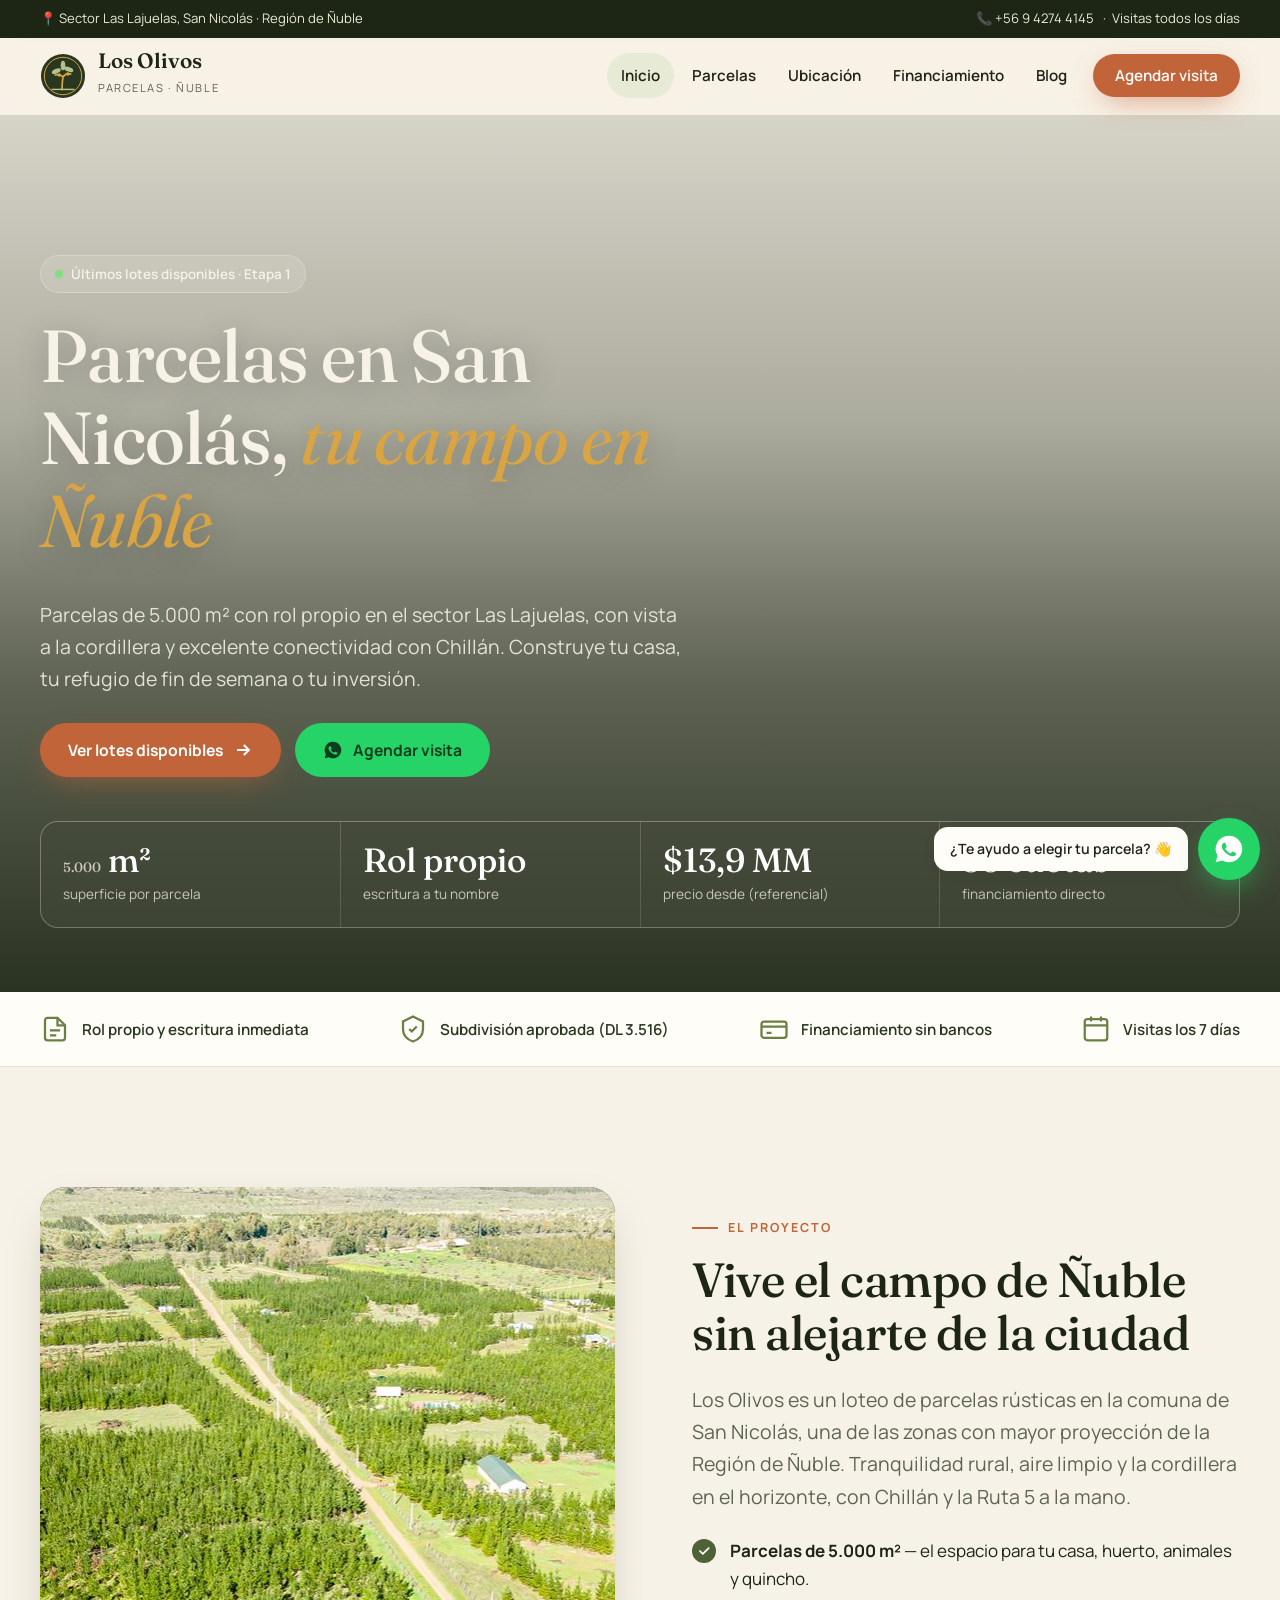
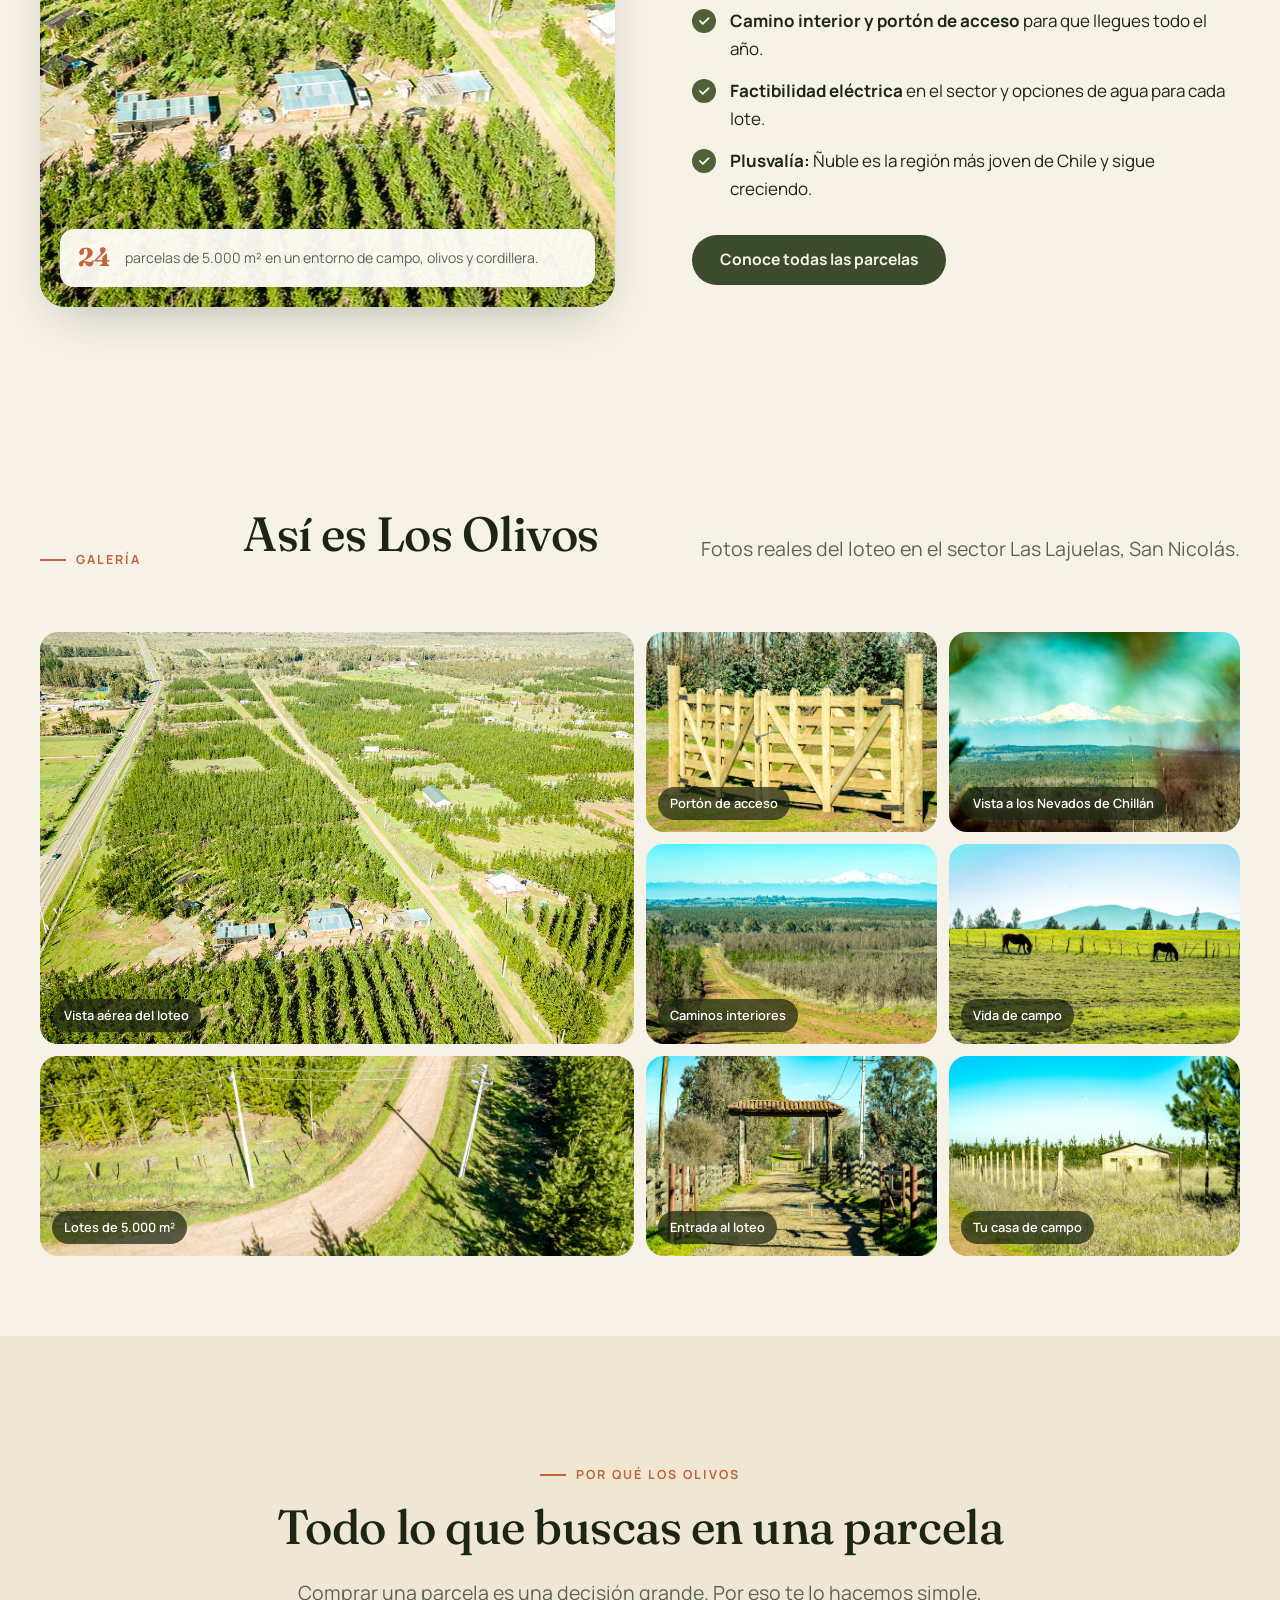
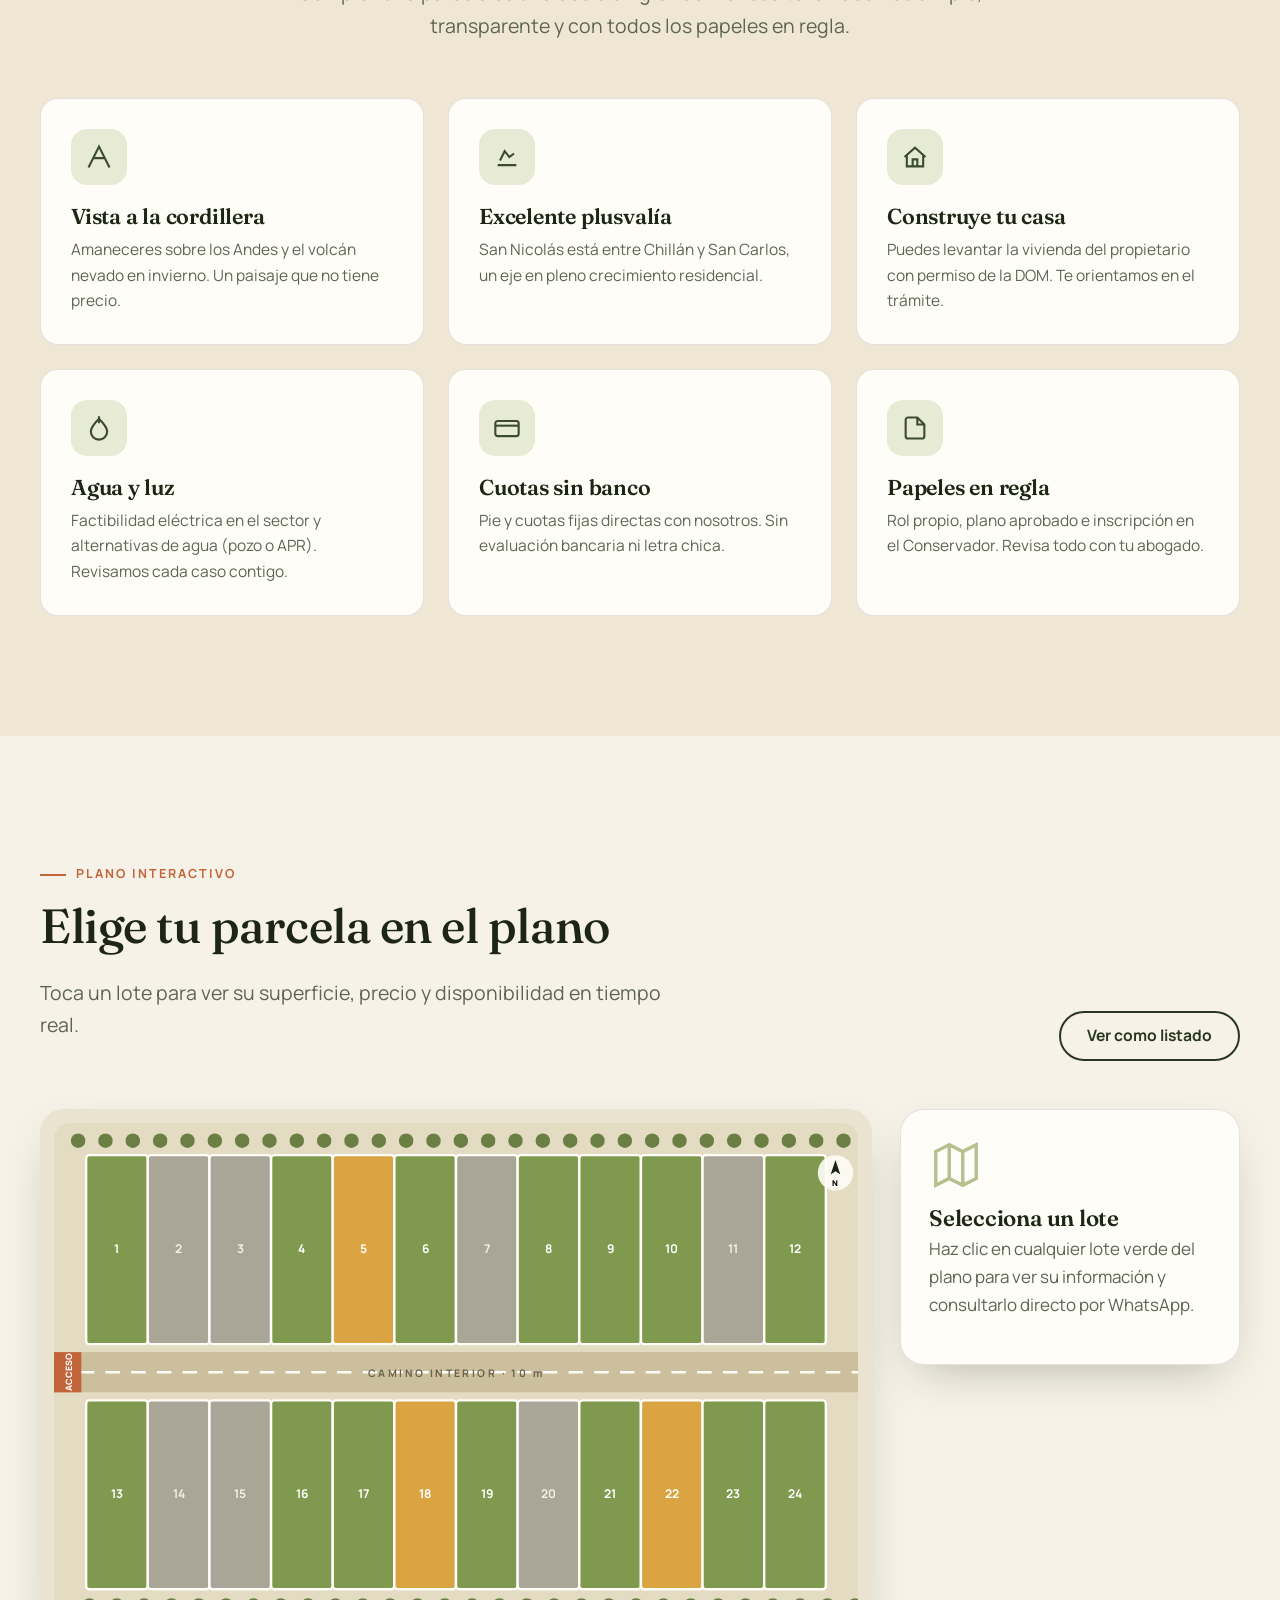
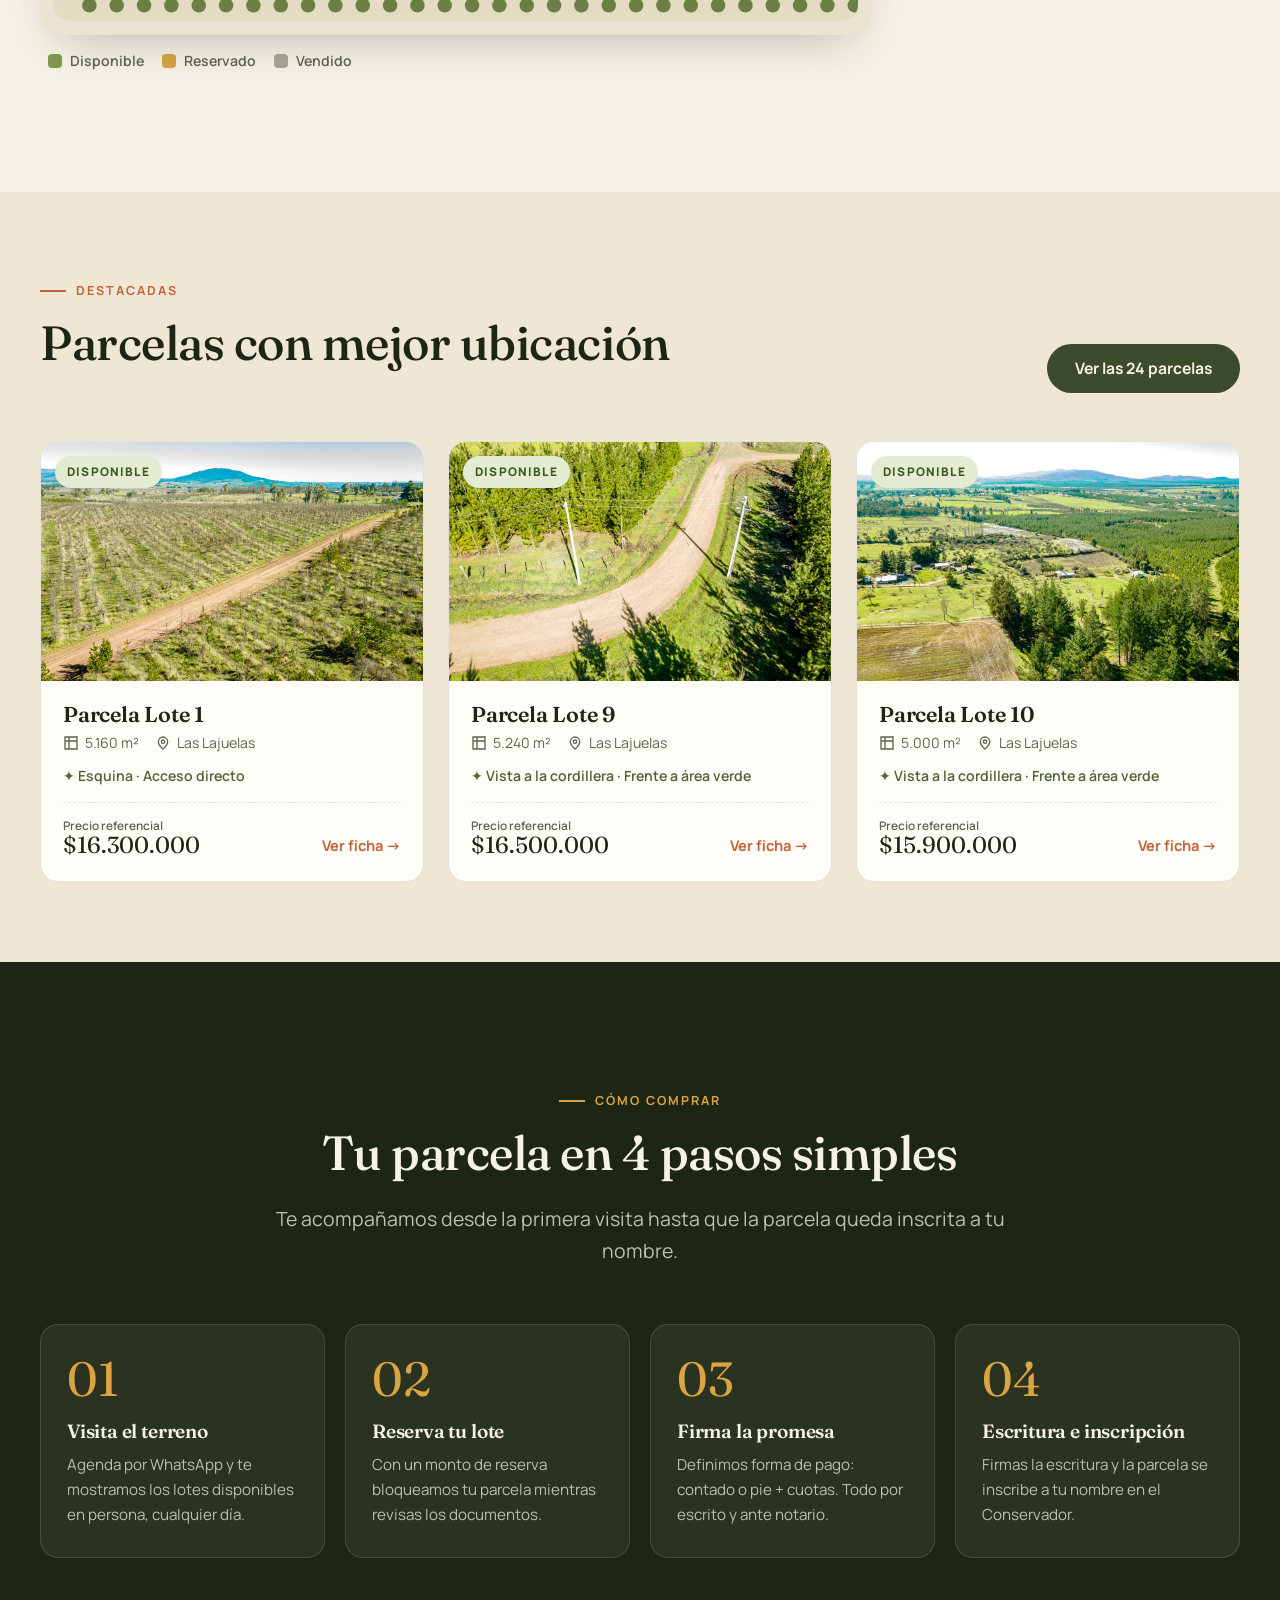
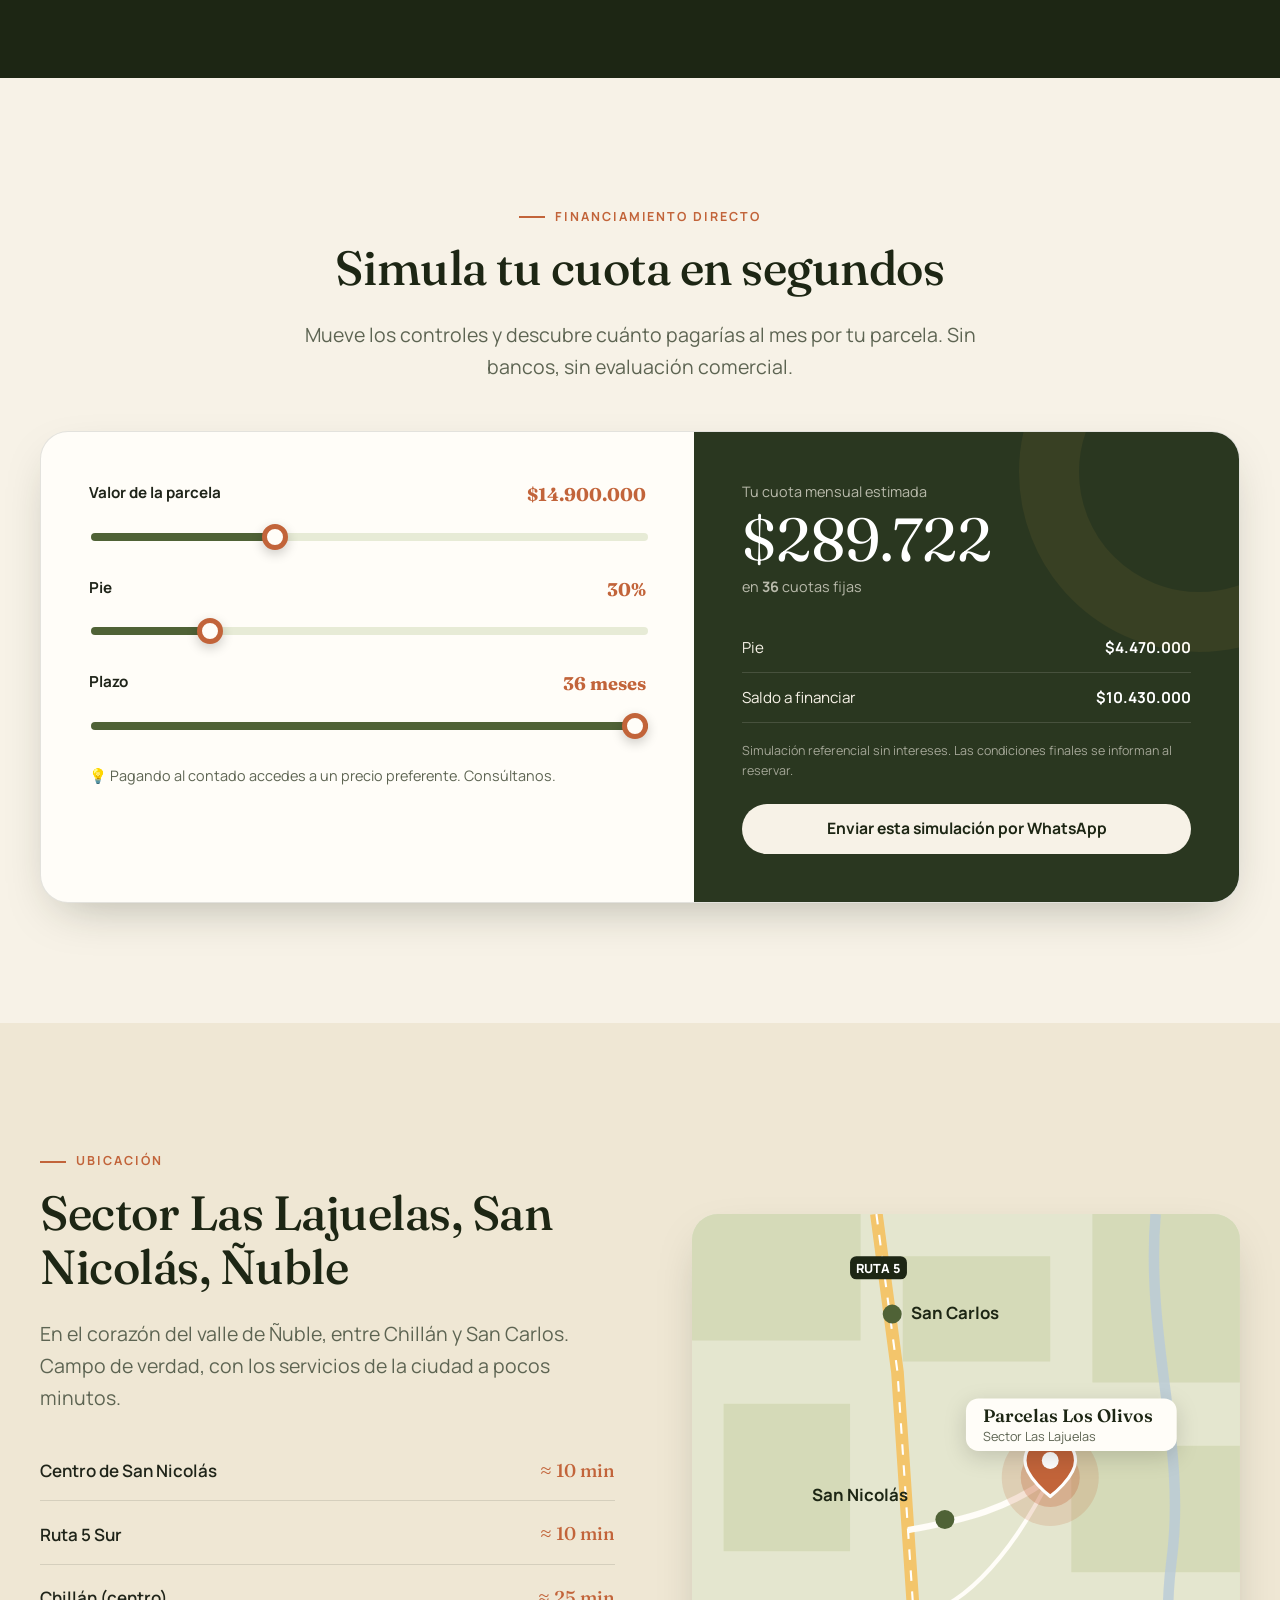
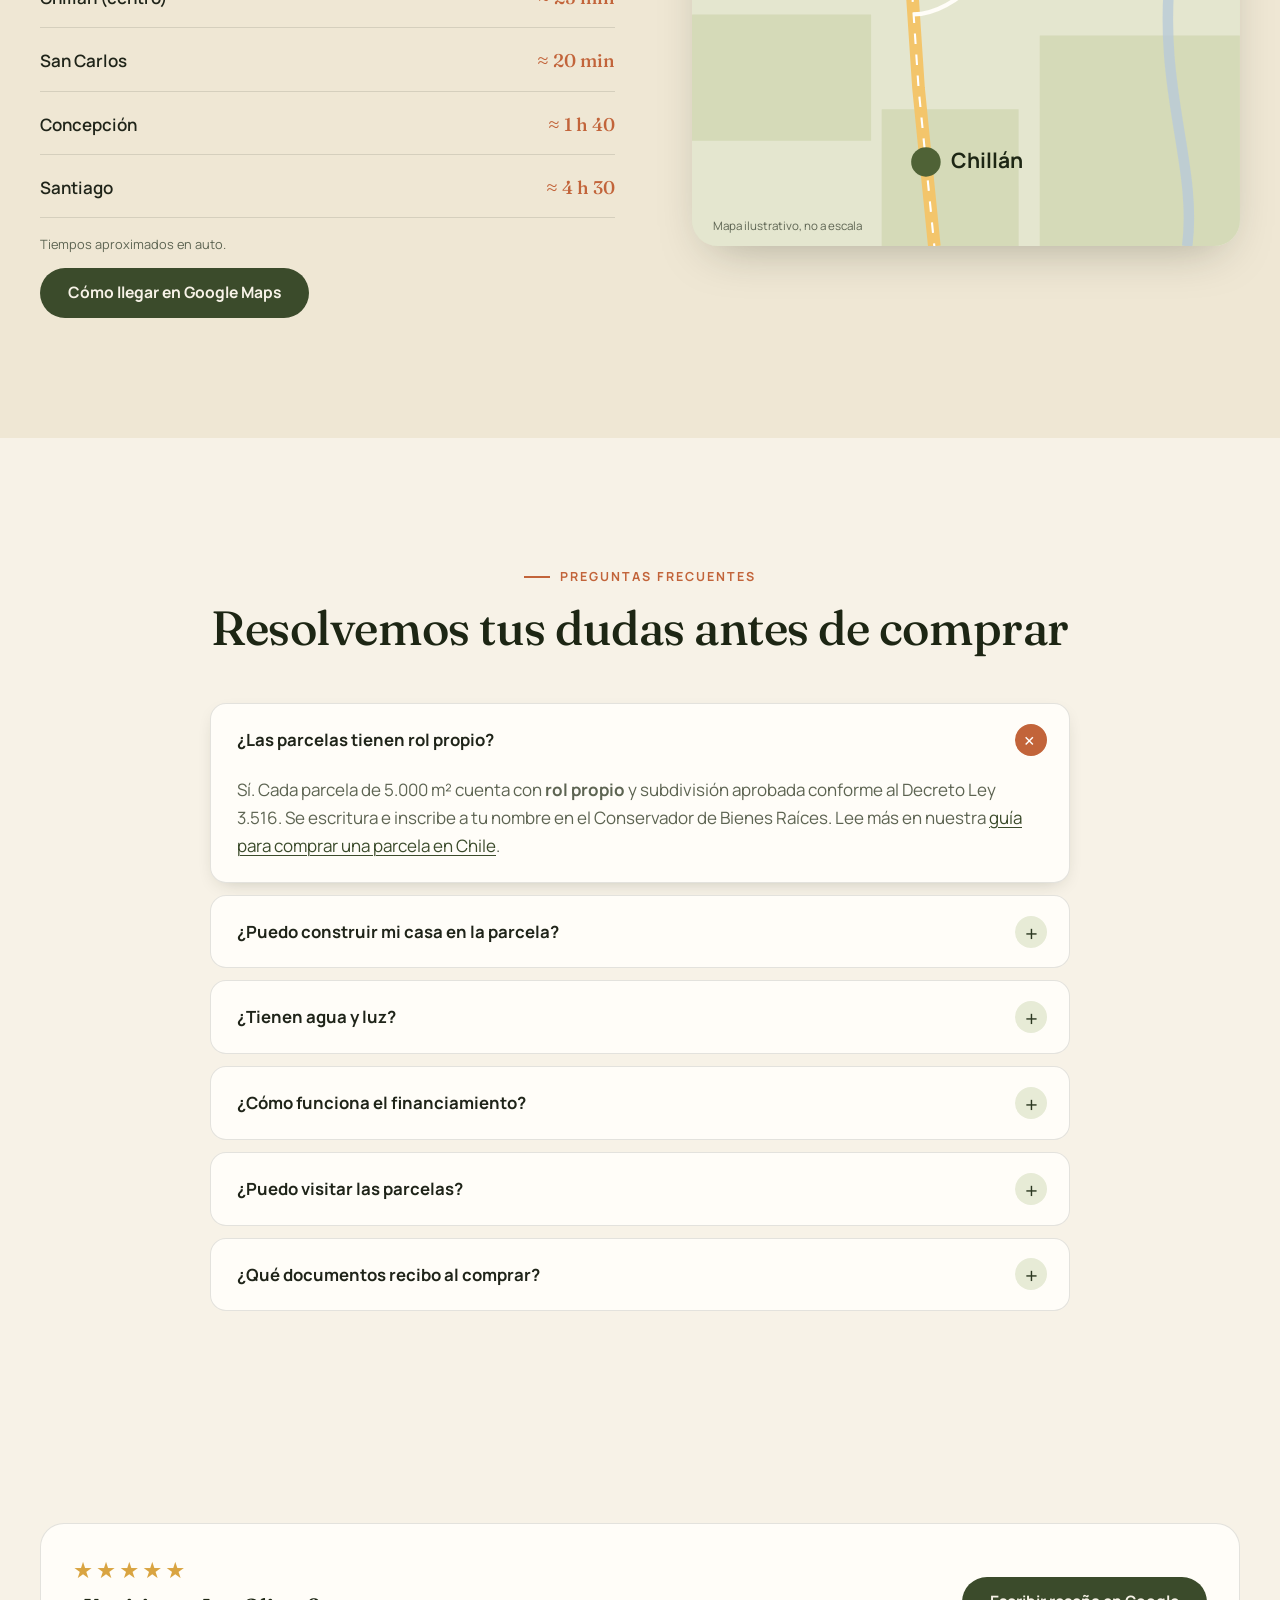
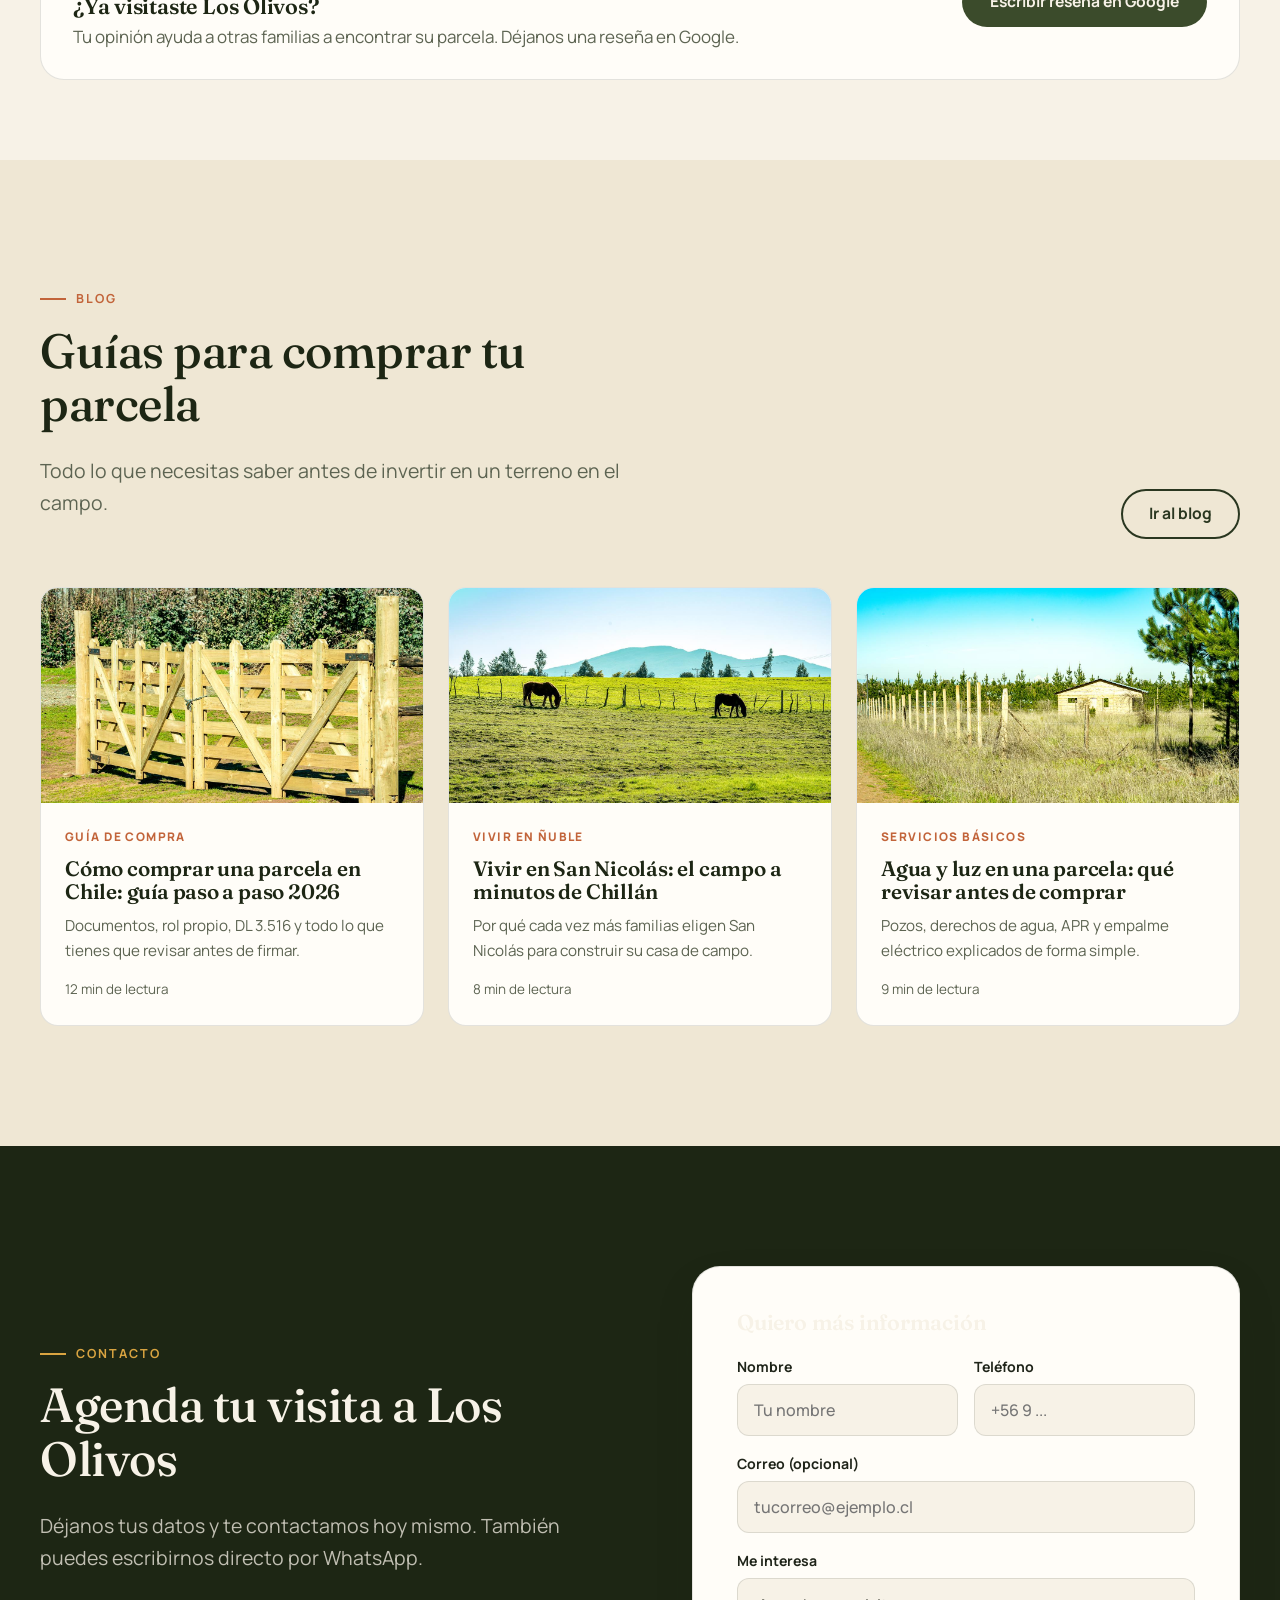
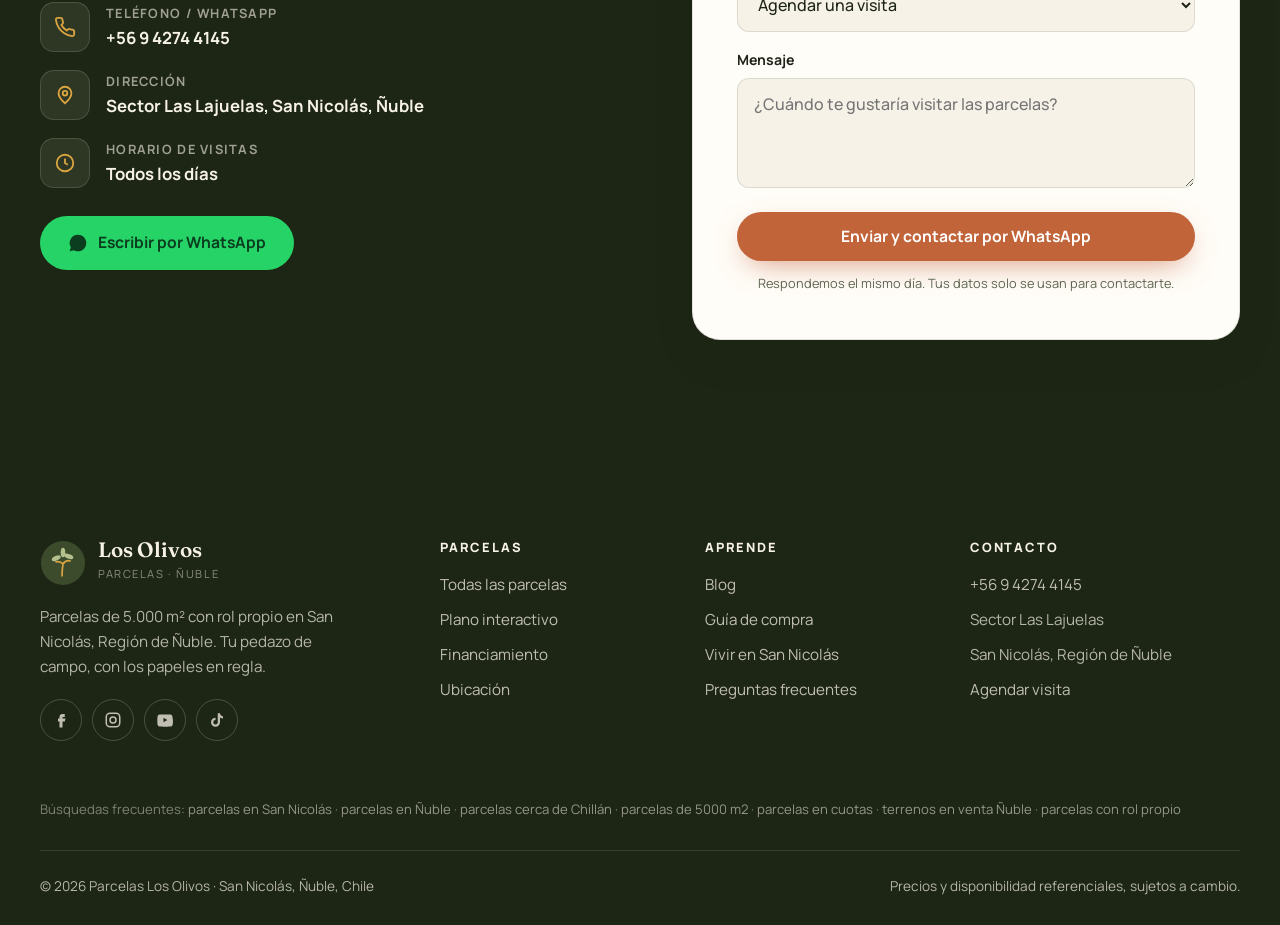
==== commit a99a2967: "Fotos reales del loteo: portada, galeria, tarjetas, blog e imagenes para redes Co-Authored-By: Claud" ====
--- a/index.html
+++ b/index.html
@@ -121,42 +121,12 @@
 
   <!-- ================= HERO ================= -->
   <section class="hero" aria-labelledby="hero-title">
-    <div class="hero__art" aria-hidden="true">
-      <svg viewBox="0 0 1600 900" preserveAspectRatio="xMidYMid slice" xmlns="http://www.w3.org/2000/svg">
-        <defs>
-          <linearGradient id="sky" x1="0" y1="0" x2="0" y2="1"><stop offset="0" stop-color="#e7b47a"/><stop offset=".45" stop-color="#f1c896"/><stop offset="1" stop-color="#f6e2bd"/></linearGradient>
-          <linearGradient id="mt" x1="0" y1="0" x2="0" y2="1"><stop offset="0" stop-color="#8f8fa6"/><stop offset="1" stop-color="#b3a9a8"/></linearGradient>
-          <radialGradient id="sun" cx=".5" cy=".5" r=".5"><stop offset="0" stop-color="#fff7df"/><stop offset=".4" stop-color="#ffe7b3" stop-opacity=".9"/><stop offset="1" stop-color="#ffd38a" stop-opacity="0"/></radialGradient>
-          <pattern id="rows" width="34" height="18" patternUnits="userSpaceOnUse" patternTransform="skewX(-35)"><circle cx="8" cy="9" r="7" fill="#4c5f33"/><circle cx="6" cy="7" r="3.5" fill="#6a8044" opacity=".8"/></pattern>
-        </defs>
-        <rect width="1600" height="900" fill="url(#sky)"/>
-        <circle cx="1120" cy="300" r="260" fill="url(#sun)"/>
-        <circle cx="1120" cy="300" r="62" fill="#fff6dc"/>
-        <g class="cloud" opacity=".6"><ellipse cx="200" cy="140" rx="120" ry="18" fill="#fff"/><ellipse cx="260" cy="128" rx="70" ry="16" fill="#fff"/></g>
-        <g class="cloud cloud--2" opacity=".45"><ellipse cx="400" cy="210" rx="160" ry="14" fill="#fff"/></g>
-        <!-- Cordillera de los Andes con volcán (vista hacia el oriente) -->
-        <path d="M0 470 L90 420 L170 445 L260 380 L340 420 L430 350 L520 400 L610 330 L700 300 L760 255 L820 300 L900 350 L990 320 L1080 370 L1170 340 L1260 390 L1350 360 L1440 400 L1530 375 L1600 400 L1600 600 L0 600Z" fill="url(#mt)" opacity=".85"/>
-        <path d="M700 300 L760 255 L820 300 L800 296 L785 310 L765 292 L745 312 L725 298Z" fill="#fff" opacity=".95"/>
-        <path d="M430 350 L470 330 L500 345 L480 352 L462 342Z M610 330 L640 318 L660 334 L640 336Z M1170 340 L1200 328 L1225 345 L1200 342Z" fill="#fff" opacity=".8"/>
-        <!-- Lomas -->
-        <path d="M0 520 C200 470 380 500 560 480 C760 458 900 500 1100 478 C1300 456 1450 490 1600 470 L1600 900 L0 900Z" fill="#9aa860"/>
-        <path d="M0 580 C240 540 420 575 640 555 C860 535 1040 575 1260 552 C1420 536 1520 560 1600 550 L1600 900 L0 900Z" fill="#7d9149"/>
-        <!-- Hileras de olivos -->
-        <path d="M0 620 C300 590 600 615 900 600 C1200 585 1400 610 1600 598 L1600 760 L0 760Z" fill="url(#rows)" opacity=".9"/>
-        <path d="M0 680 C320 650 640 680 960 664 C1240 650 1440 672 1600 662 L1600 900 L0 900Z" fill="#5d7238"/>
-        <!-- Deslinde de una parcela (5.000 m²) -->
-        <g stroke="#fffdf8" stroke-width="3" stroke-dasharray="10 10" fill="rgba(255,253,248,.10)">
-          <path d="M880 640 L1260 625 L1360 760 L820 790Z"/>
-        </g>
-        <g fill="#c2643a" stroke="#fffdf8" stroke-width="3"><circle cx="880" cy="640" r="8"/><circle cx="1260" cy="625" r="8"/><circle cx="1360" cy="760" r="8"/><circle cx="820" cy="790" r="8"/></g>
-        <g transform="translate(1020 690)"><rect x="-70" y="-22" width="160" height="40" rx="20" fill="rgba(29,38,20,.75)"/><text x="10" y="5" text-anchor="middle" font-family="Manrope,sans-serif" font-size="18" font-weight="700" fill="#fff">5.000 m²</text></g>
-        <!-- Olivos en primer plano -->
-        <g>
-          <rect x="140" y="700" width="10" height="90" fill="#4a3b2a"/><circle cx="145" cy="690" r="58" fill="#4f6236"/><circle cx="118" cy="672" r="34" fill="#6b7f45"/><circle cx="170" cy="660" r="30" fill="#7c9152"/>
-          <rect x="1490" y="720" width="9" height="80" fill="#4a3b2a"/><circle cx="1494" cy="708" r="50" fill="#4f6236"/><circle cx="1470" cy="690" r="28" fill="#6b7f45"/>
-        </g>
-      </svg>
-    </div>
+    <div class="hero__art">
+      <picture>
+        <source media="(max-width: 700px)" srcset="img/parcelas-san-nicolas-vista-volcan-movil.jpg">
+        <img src="img/parcelas-san-nicolas-vista-volcan.jpg" alt="Parcelas en San Nicolás con vista a los Nevados de Chillán" width="1920" height="1280" fetchpriority="high" decoding="async">
+      </picture>
+   </div>
     <div class="container hero__content">
       <div class="badge-live"><i></i> Últimos lotes disponibles · Etapa 1</div>
       <h1 id="hero-title">Parcelas en San Nicolás, <em>tu campo en Ñuble</em></h1>
@@ -204,6 +174,27 @@
           <li><span><b>Plusvalía:</b> Ñuble es la región más joven de Chile y sigue creciendo.</span></li>
         </ul>
         <a class="btn btn--olive" href="parcelas.html">Conoce todas las parcelas</a>
+      </div>
+    </div>
+  </section>
+
+  <!-- ================= GALERÍA ================= -->
+  <section class="section section--tight" id="galeria" aria-labelledby="galeria-title">
+    <div class="container">
+      <div class="section-head reveal">
+        <span class="eyebrow">Galería</span>
+        <h2 id="galeria-title">Así es Los Olivos</h2>
+        <p class="lead">Fotos reales del loteo en el sector Las Lajuelas, San Nicolás.</p>
+      </div>
+      <div class="photo-grid">
+        <figure class="photo-grid__big"><img src="img/vista-aerea-lotes-7.jpg" alt="Loteo Parcelas Los Olivos visto con dron" loading="lazy" decoding="async" width="1280" height="853"><figcaption>Vista aérea del loteo</figcaption></figure>
+        <figure><img src="img/porton-acceso-los-olivos.jpg" alt="Portón de acceso a Parcelas Los Olivos" loading="lazy" decoding="async" width="1280" height="853"><figcaption>Portón de acceso</figcaption></figure>
+        <figure><img src="img/vista-nevados-de-chillan.jpg" alt="Vista a los Nevados de Chillán desde las parcelas" loading="lazy" decoding="async" width="1280" height="853"><figcaption>Vista a los Nevados de Chillán</figcaption></figure>
+        <figure><img src="img/camino-interior-parcelas.jpg" alt="Camino interior de las parcelas con vista a la cordillera" loading="lazy" decoding="async" width="1280" height="853"><figcaption>Caminos interiores</figcaption></figure>
+        <figure><img src="img/caballos-campo-nuble.jpg" alt="Caballos en el campo de San Nicolás, Ñuble" loading="lazy" decoding="async" width="1280" height="853"><figcaption>Vida de campo</figcaption></figure>
+        <figure class="photo-grid__wide"><img src="img/vista-aerea-lotes-3.jpg" alt="Camino interior entre parcelas de 5.000 m² visto desde el aire" loading="lazy" decoding="async" width="1280" height="853"><figcaption>Lotes de 5.000 m²</figcaption></figure>
+        <figure><img src="img/entrada-parcelas-los-olivos.jpg" alt="Entrada al loteo Parcelas Los Olivos" loading="lazy" decoding="async" width="1280" height="853"><figcaption>Entrada al loteo</figcaption></figure>
+        <figure><img src="img/parcela-con-casa-san-nicolas.jpg" alt="Parcela con casa de campo en San Nicolás" loading="lazy" decoding="async" width="1280" height="853"><figcaption>Tu casa de campo</figcaption></figure>
       </div>
     </div>
   </section>
--- a/css/styles.css
+++ b/css/styles.css
@@ -119,7 +119,22 @@
 /* ---------- Hero ---------- */
 .hero { position: relative; min-height: min(92vh, 860px); display: flex; align-items: flex-end; overflow: hidden; color: var(--cream); isolation: isolate; }
 .hero__art { position: absolute; inset: 0; z-index: -2; }
-.hero__art svg { width: 100%; height: 100%; object-fit: cover; }
+.hero__art picture, .hero__art img { display: block; width: 100%; height: 100%; object-fit: cover; object-position: 50% 30%; }
+/* Fotos reales en tarjetas, galerías y portadas */
+.frame img, .lot-card__img img, .post-card__img img, .article-cover img, .gallery img { display: block; width: 100%; height: 100%; object-fit: cover; }
+.lot-card__img img { transition: transform .6s ease; }
+.lot-card:hover .lot-card__img img, .post-card:hover .post-card__img img { transform: scale(1.05); }
+.post-card__img img { transition: transform .6s ease; }
+.photo-grid { display: grid; grid-template-columns: repeat(4, 1fr); grid-auto-rows: 200px; gap: 12px; margin-top: 32px; }
+.photo-grid figure { margin: 0; position: relative; border-radius: 18px; overflow: hidden; background: var(--olive-700); }
+.photo-grid__big { grid-column: span 2; grid-row: span 2; }
+.photo-grid__wide { grid-column: span 2; }
+.photo-grid img { display: block; width: 100%; height: 100%; object-fit: cover; transition: transform .6s ease; }
+.photo-grid figure:hover img { transform: scale(1.04); }
+.photo-grid figcaption { position: absolute; left: 12px; bottom: 12px; background: rgba(29,38,20,.72); color: #fff; font-size: .8rem; font-weight: 600; padding: 6px 12px; border-radius: 999px; }
+@media (max-width: 860px) { .photo-grid { grid-template-columns: repeat(2, 1fr); grid-auto-rows: 160px; } }
+@media (max-width: 480px) { .photo-grid { grid-auto-rows: 130px; gap: 8px; } .photo-grid figcaption { font-size: .72rem; padding: 4px 9px; left: 8px; bottom: 8px; } }
+.photo-label { position: absolute; top: 18px; left: 18px; background: rgba(29,38,20,.72); color: #fff; font-weight: 700; font-size: .9rem; padding: 7px 14px; border-radius: 999px; }
 .hero::after { content: ""; position: absolute; inset: 0; z-index: -1; background: linear-gradient(180deg, rgba(29,38,20,.15) 0%, rgba(29,38,20,.35) 35%, rgba(29,38,20,.7) 65%, rgba(29,38,20,.94) 100%); }
 .hero__content { padding: 140px 0 64px; }
 .hero h1 { color: var(--cream); max-width: 15ch; text-shadow: 0 4px 30px rgba(0,0,0,.25); }
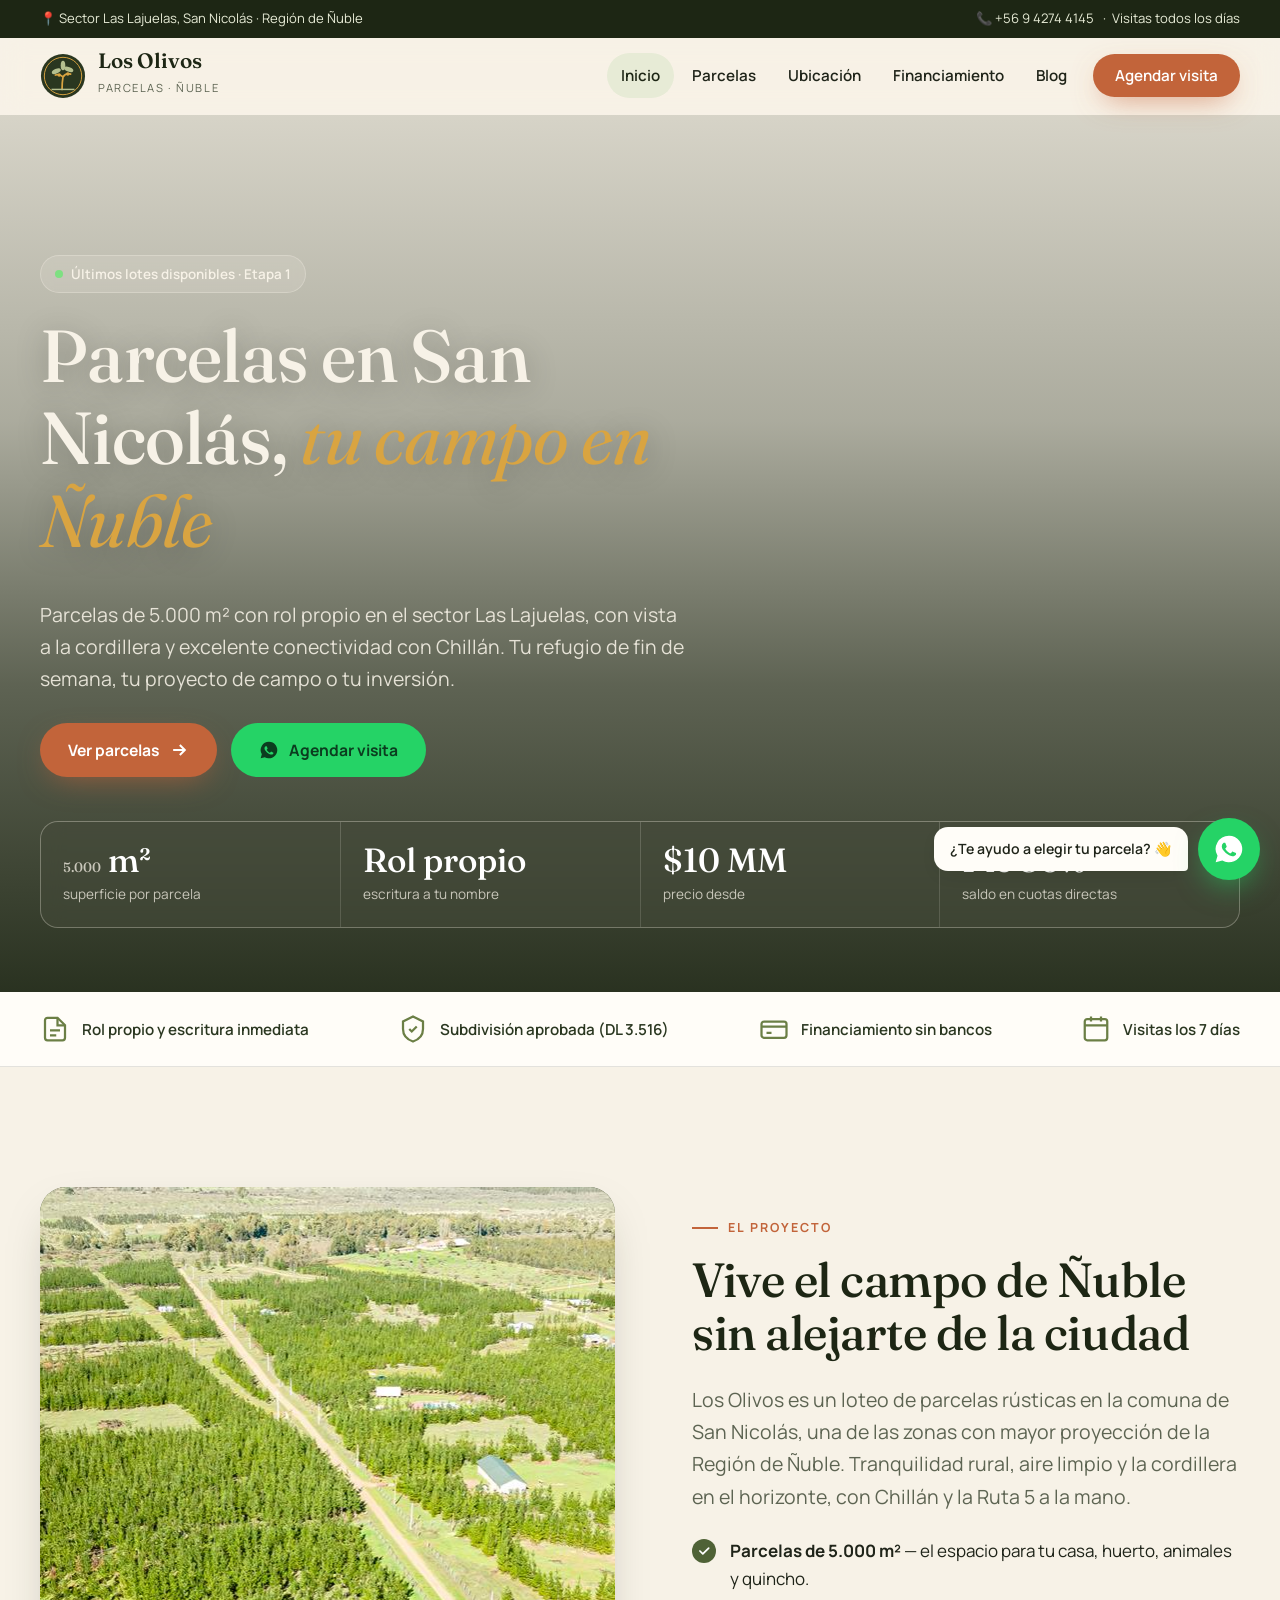
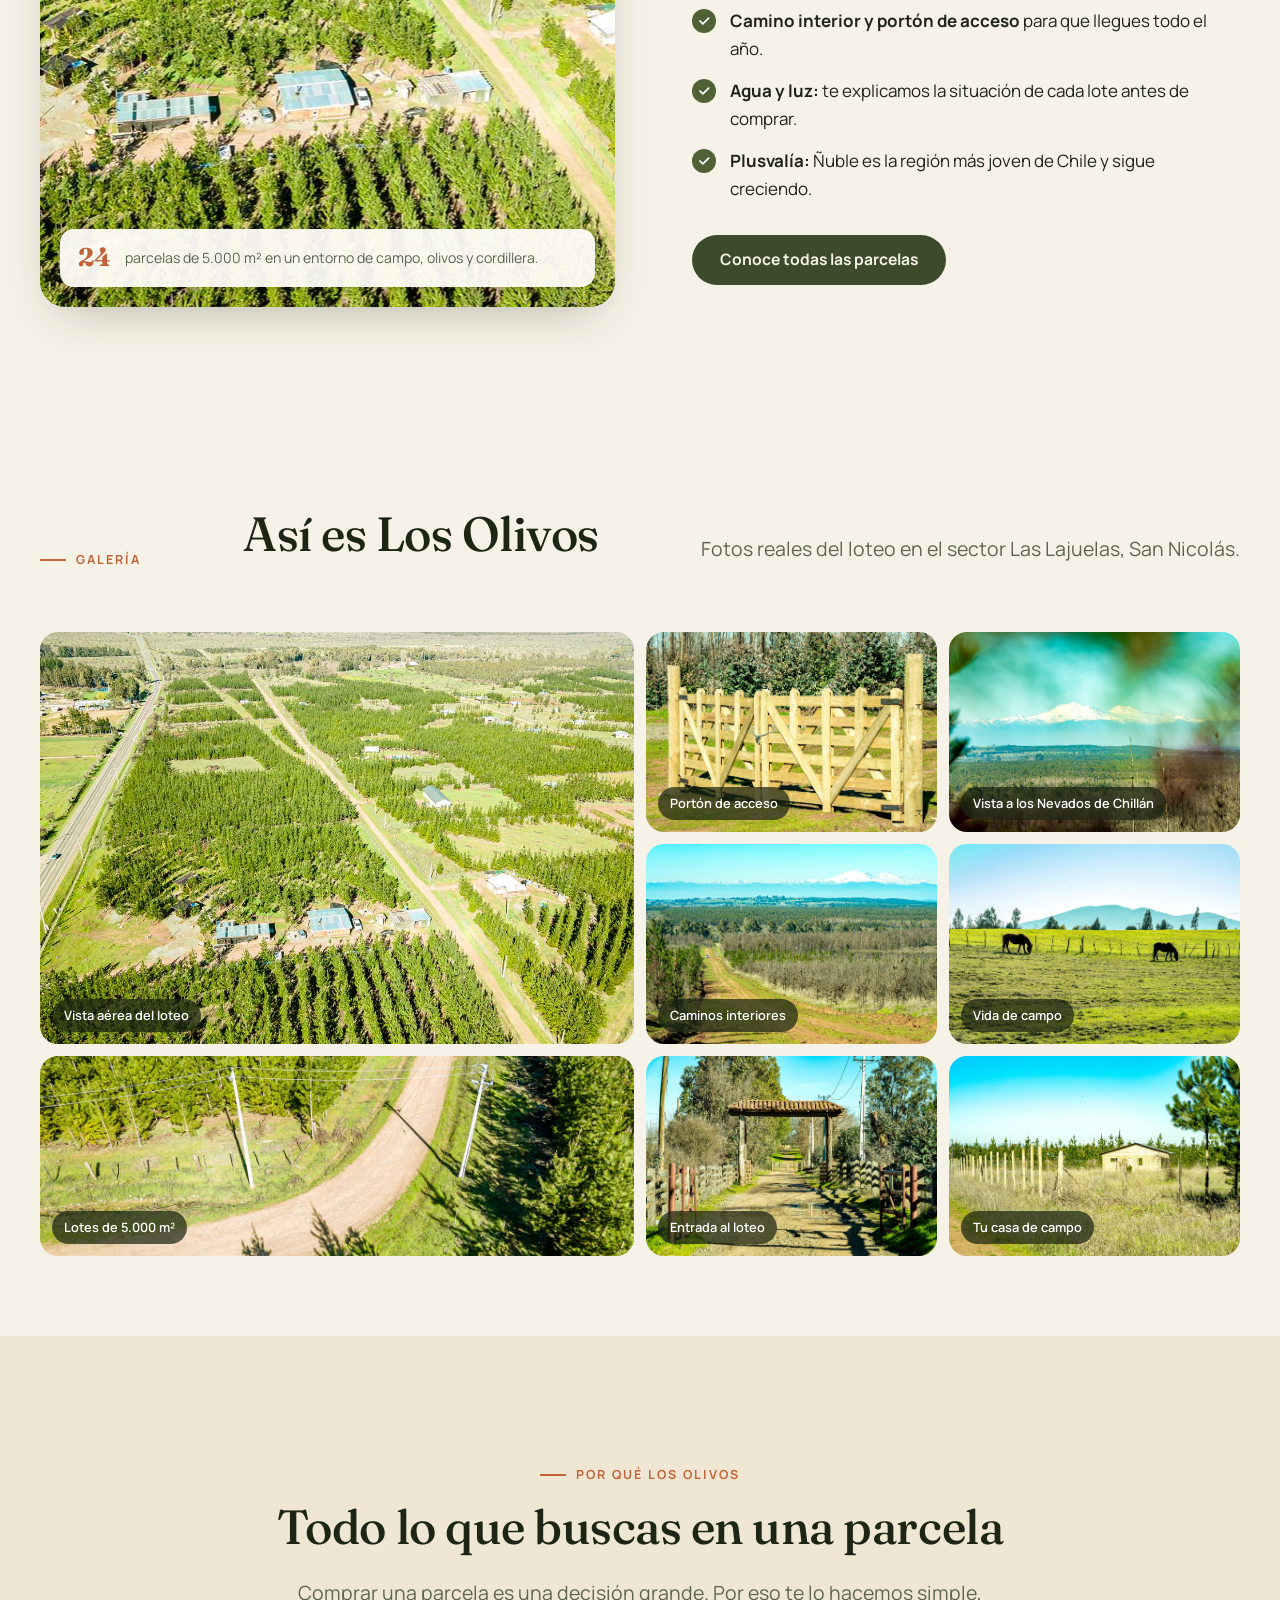
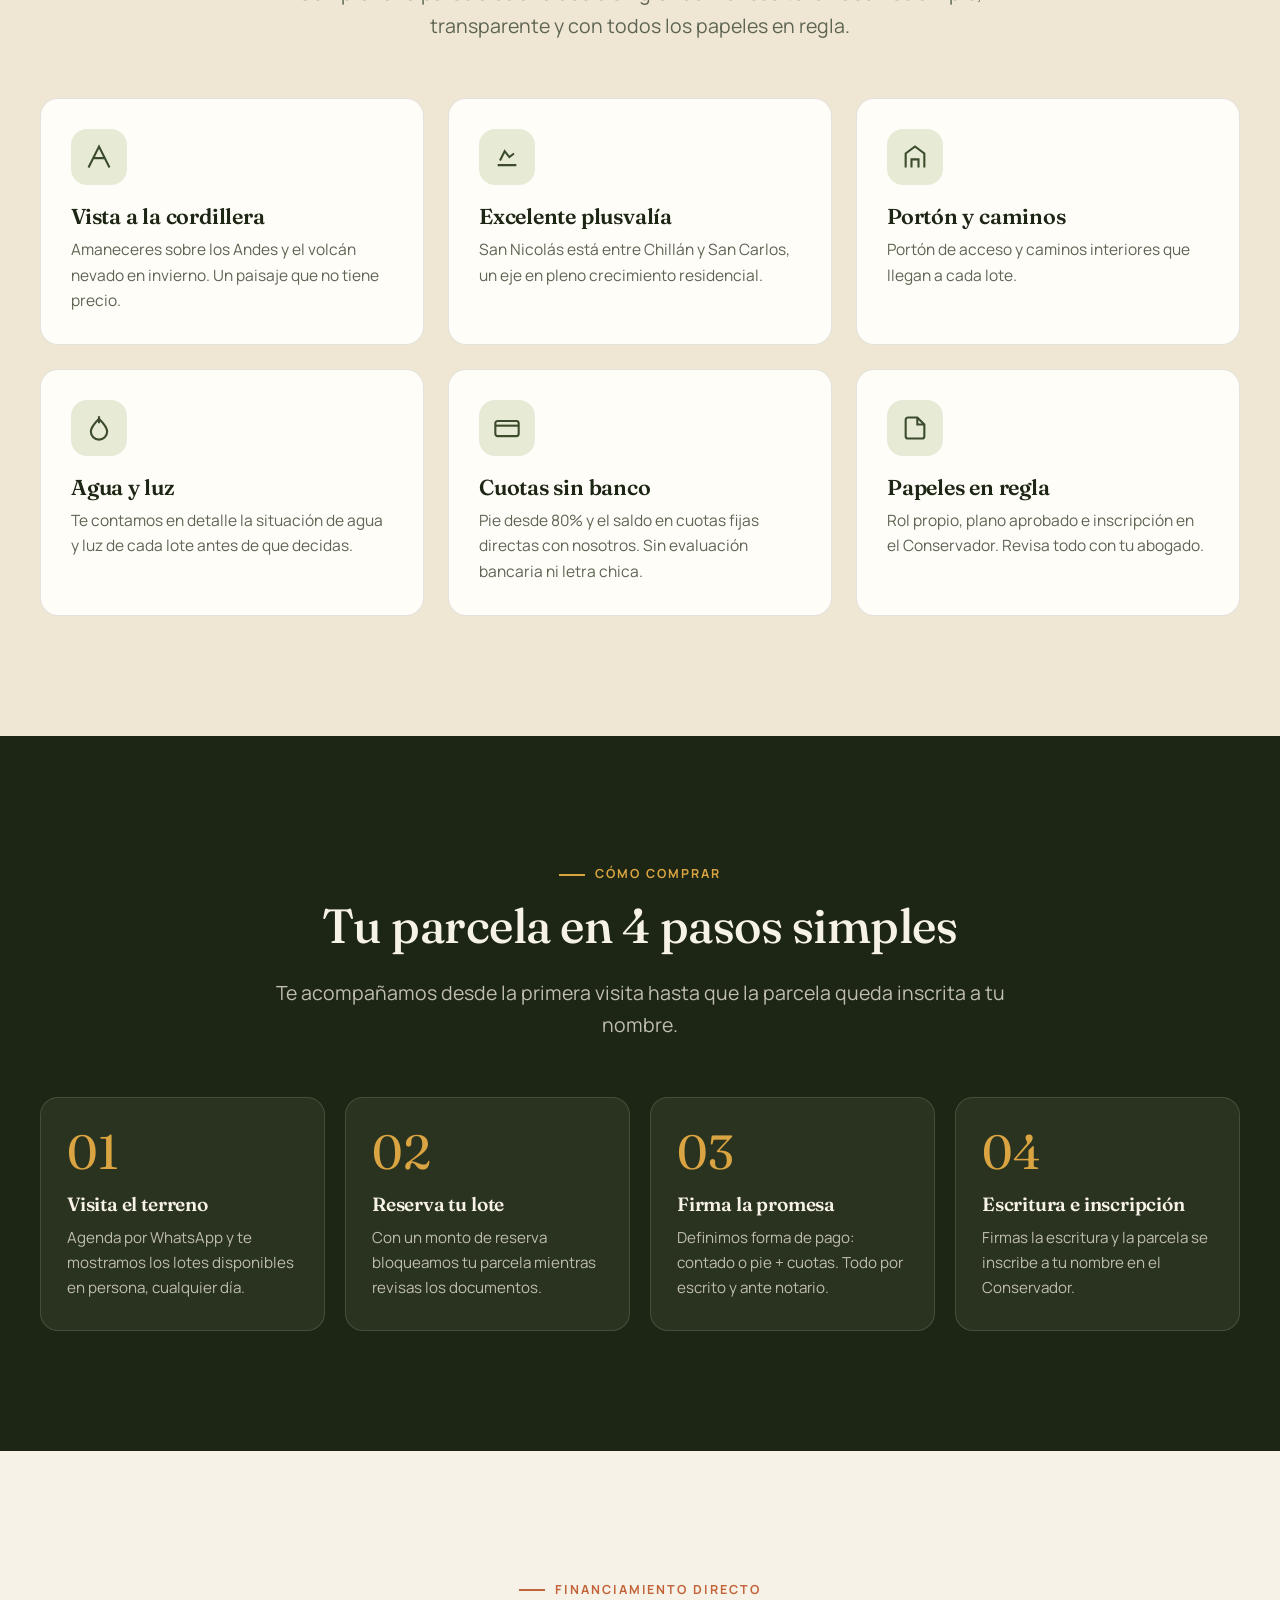
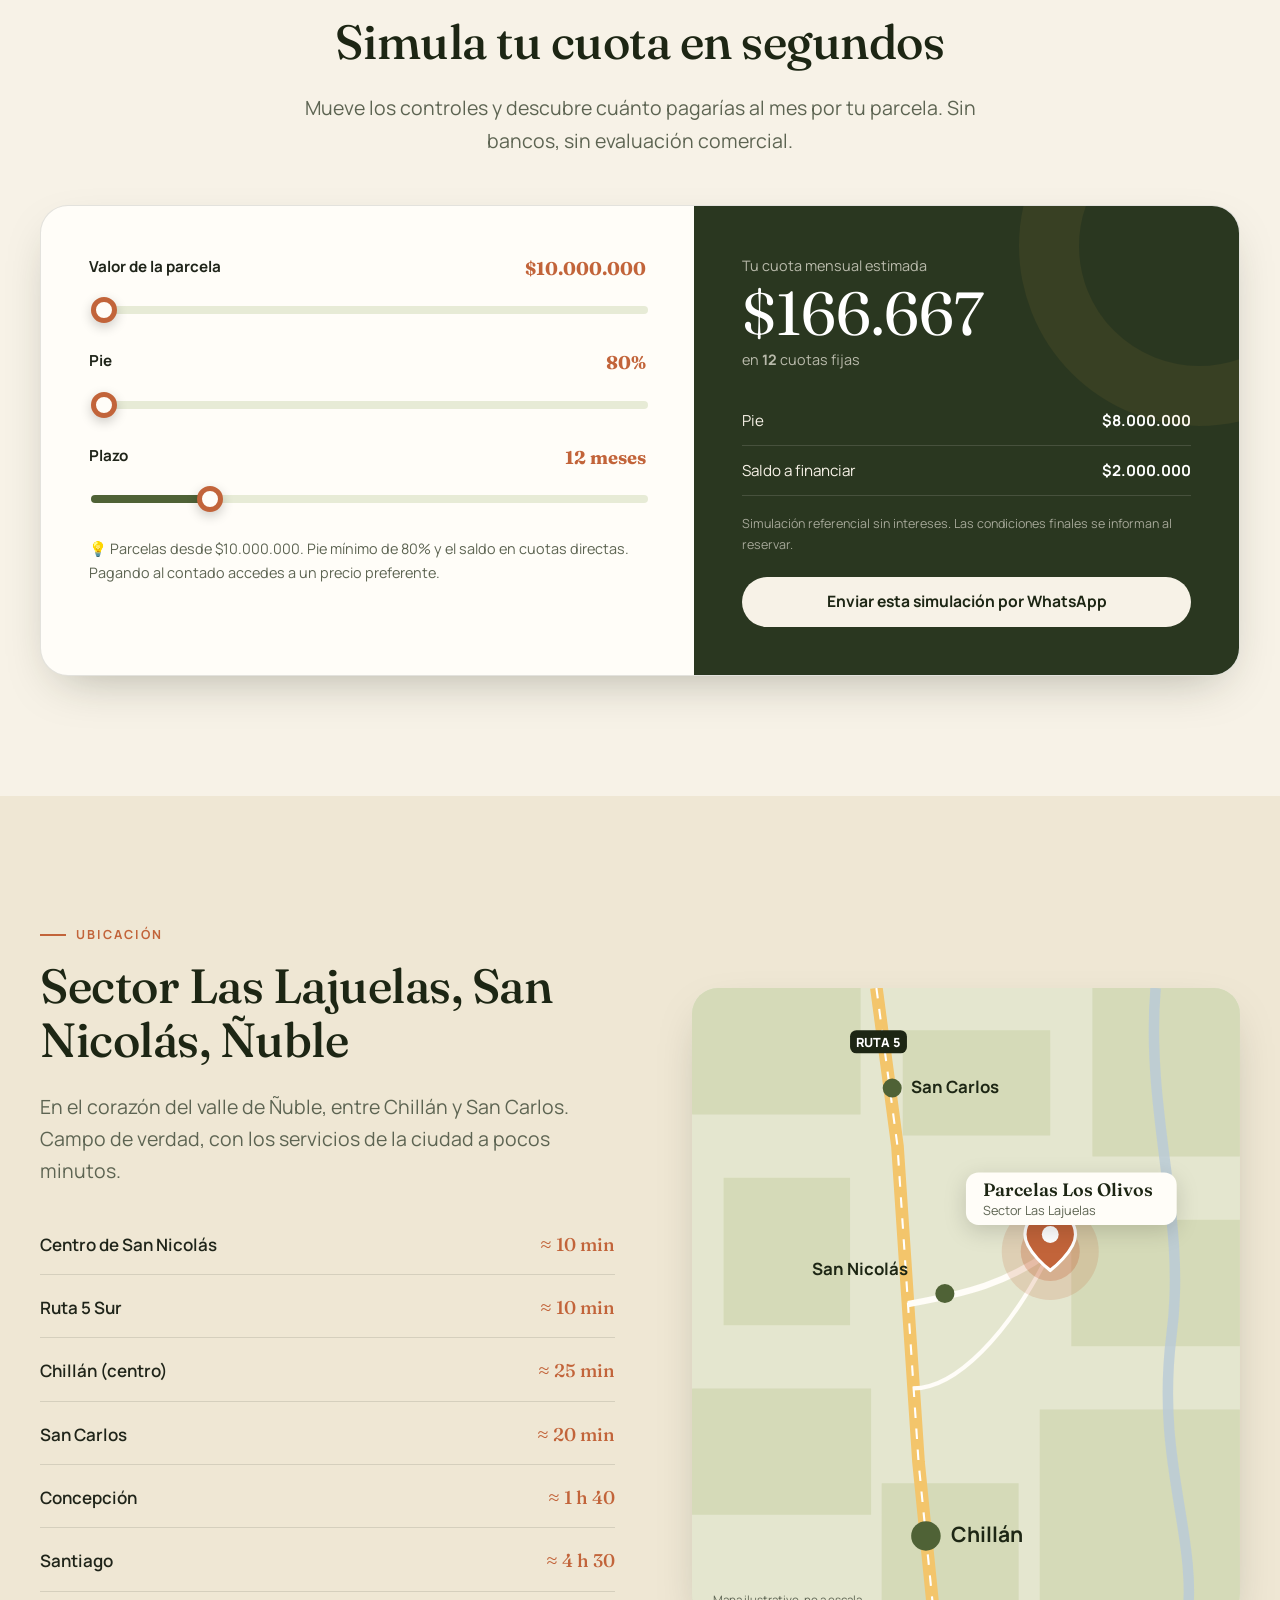
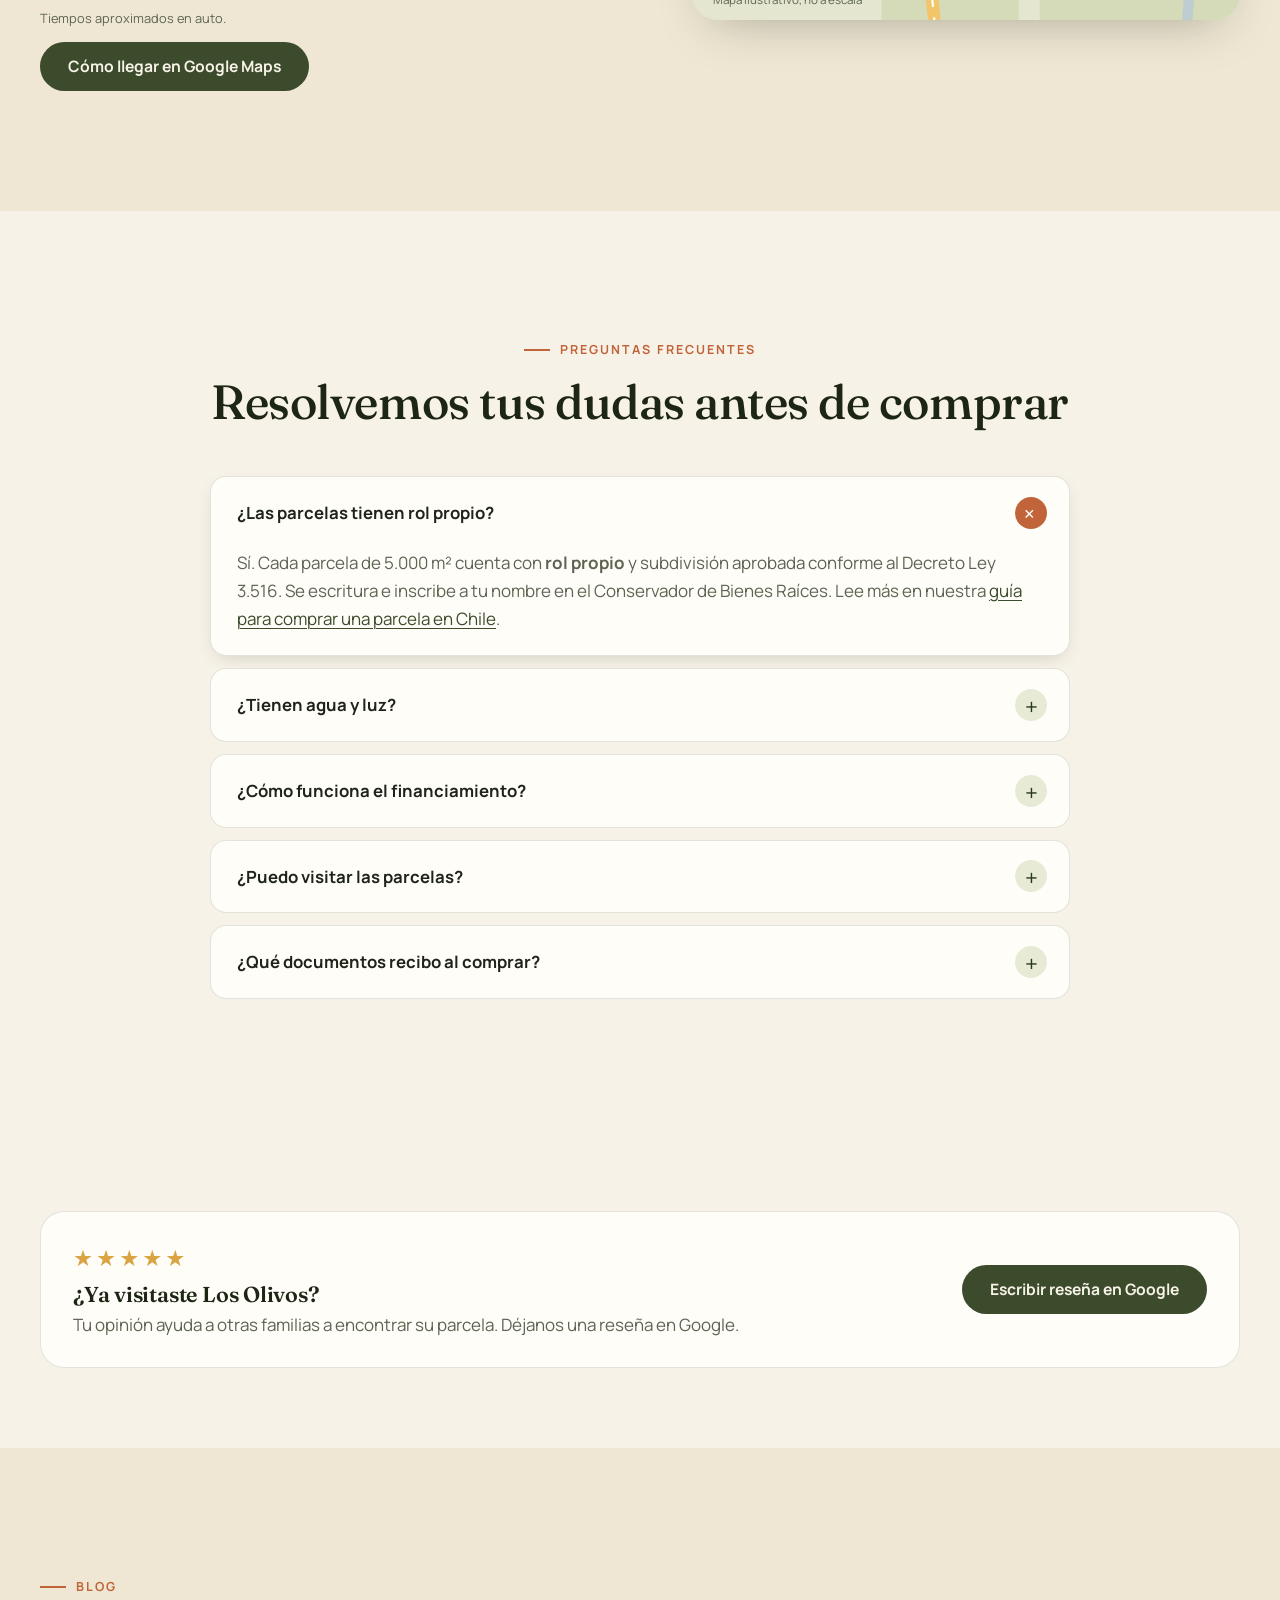
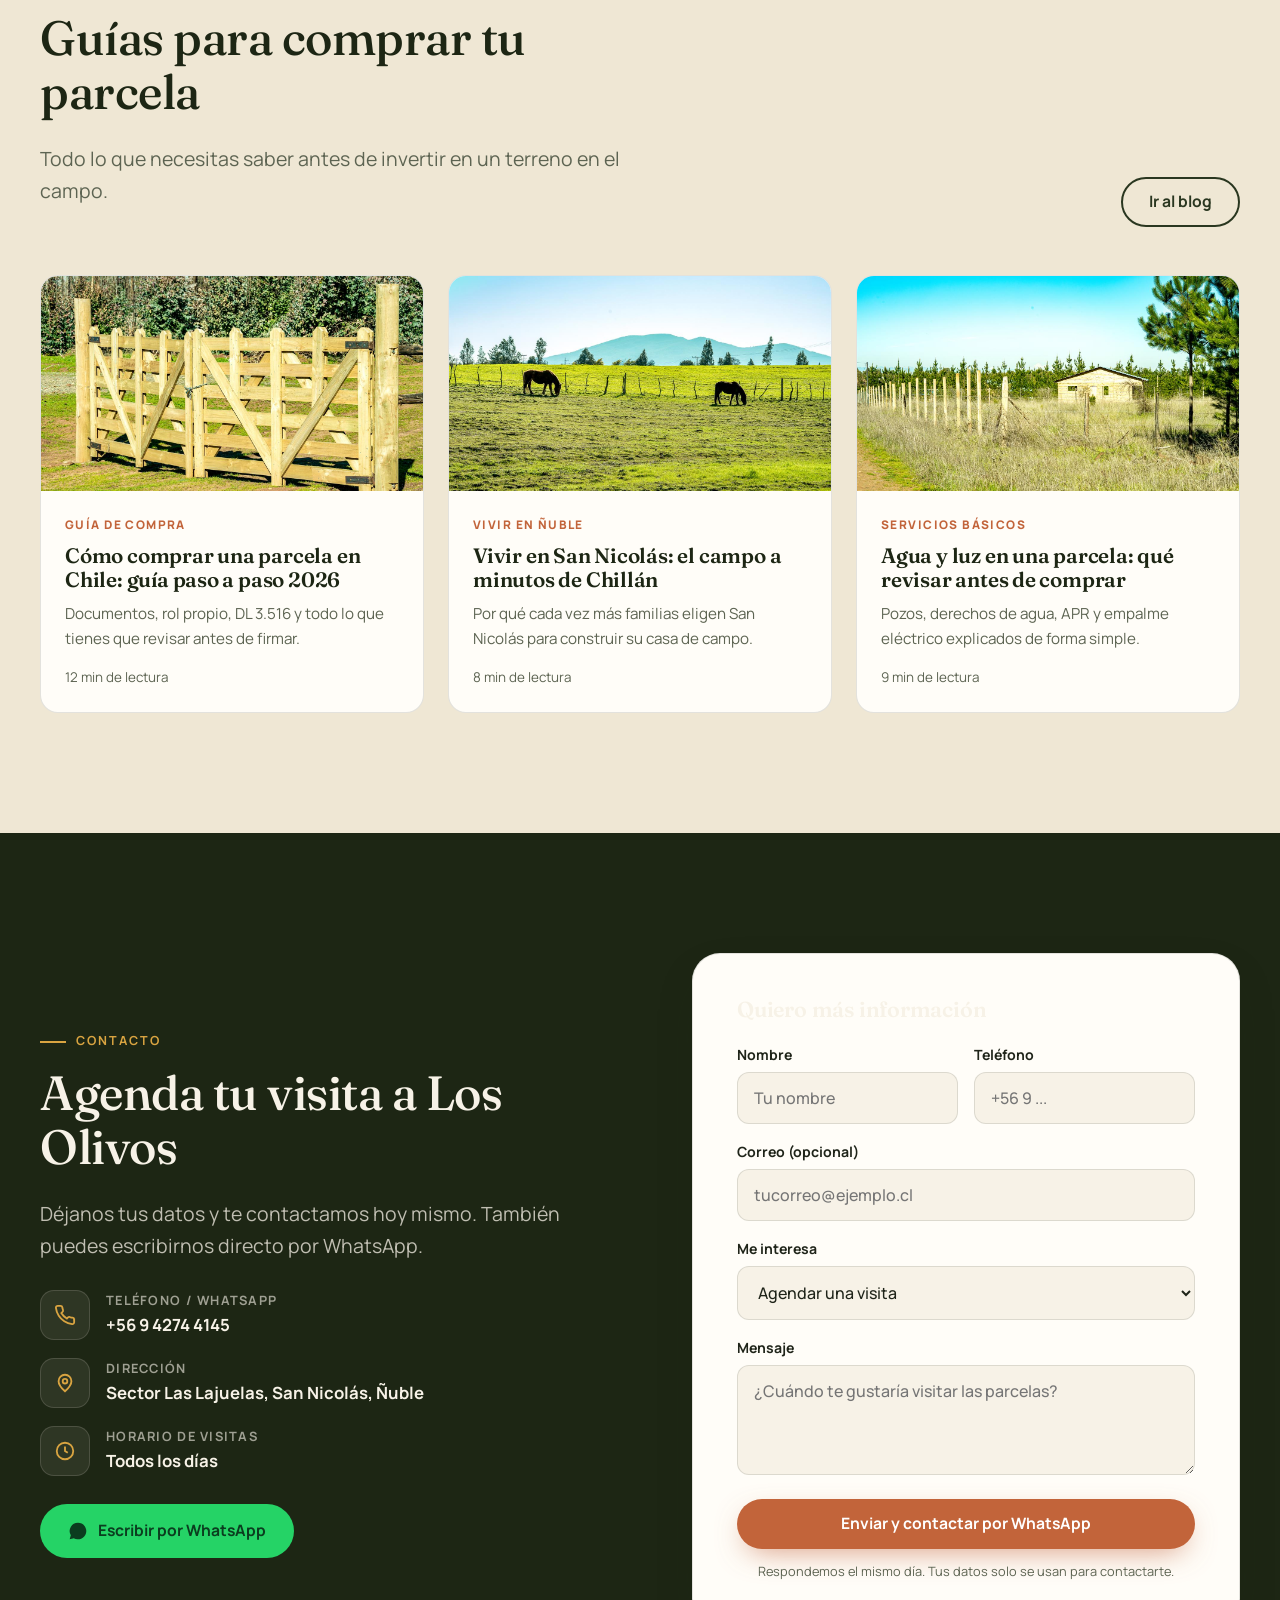
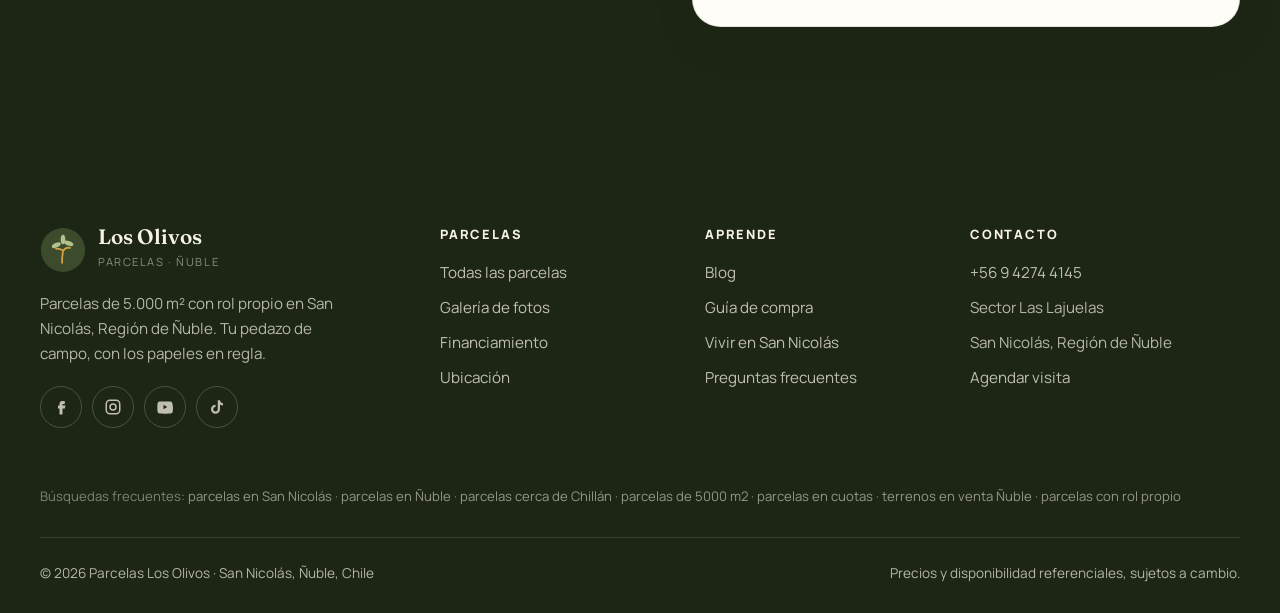
==== commit 6c8570c5: "Ajustes del dueno: sin precios por lote, desde $10 MM, pie minimo 80%, sin plano ni destacadas Co-Au" ====
--- a/index.html
+++ b/index.html
@@ -54,7 +54,7 @@
         "geo": { "@type": "GeoCoordinates", "latitude": -36.4996, "longitude": -72.2125 },
         "areaServed": ["San Nicolás", "Chillán", "Chillán Viejo", "San Carlos", "Región de Ñuble", "Concepción", "Santiago"],
         "openingHoursSpecification": { "@type": "OpeningHoursSpecification", "dayOfWeek": ["Monday","Tuesday","Wednesday","Thursday","Friday","Saturday","Sunday"], "opens": "00:00", "closes": "23:59" },
-        "sameAs": ["https://www.facebook.com/LosOlivospredios/"]
+        "sameAs": ["https://www.facebook.com/profile.php?id=61596633750060"]
       },
       {
         "@type": "WebSite",
@@ -69,15 +69,14 @@
         "name": "Parcela de 5.000 m² en San Nicolás, Ñuble",
         "description": "Parcela rústica de 5.000 m² con rol propio, subdivisión según DL 3.516, en el sector Las Lajuelas de San Nicolás.",
         "brand": { "@id": "https://www.parcelaslosolivos.cl/#negocio" },
-        "offers": { "@type": "AggregateOffer", "priceCurrency": "CLP", "lowPrice": "13900000", "highPrice": "17000000", "offerCount": "14", "availability": "https://schema.org/InStock" }
+        "offers": { "@type": "AggregateOffer", "priceCurrency": "CLP", "lowPrice": "10000000", "availability": "https://schema.org/InStock" }
       },
       {
         "@type": "FAQPage",
         "mainEntity": [
           { "@type": "Question", "name": "¿Las parcelas tienen rol propio?", "acceptedAnswer": { "@type": "Answer", "text": "Sí. Cada parcela de 5.000 m² cuenta con rol propio y subdivisión aprobada conforme al Decreto Ley 3.516, por lo que se escritura e inscribe a tu nombre en el Conservador de Bienes Raíces." } },
-          { "@type": "Question", "name": "¿Puedo construir mi casa en la parcela?", "acceptedAnswer": { "@type": "Answer", "text": "Sí. En predios rústicos se puede construir la vivienda del propietario según el artículo 55 de la Ley General de Urbanismo y Construcciones, tramitando el permiso en la Dirección de Obras de San Nicolás." } },
           { "@type": "Question", "name": "¿Dónde están ubicadas las parcelas Los Olivos?", "acceptedAnswer": { "@type": "Answer", "text": "En el sector Las Lajuelas, comuna de San Nicolás, Región de Ñuble, con excelente conectividad hacia Chillán, San Carlos y la Ruta 5 Sur." } },
-          { "@type": "Question", "name": "¿Tienen financiamiento?", "acceptedAnswer": { "@type": "Answer", "text": "Sí. Ofrecemos pago contado con descuento o financiamiento directo con pie y cuotas, sin necesidad de crédito bancario." } },
+          { "@type": "Question", "name": "¿Tienen financiamiento?", "acceptedAnswer": { "@type": "Answer", "text": "Sí. Ofrecemos pago contado con descuento o financiamiento directo con un pie mínimo de 80% y el saldo en cuotas, sin necesidad de crédito bancario." } },
           { "@type": "Question", "name": "¿Puedo visitar las parcelas?", "acceptedAnswer": { "@type": "Answer", "text": "Sí, recibimos visitas todos los días, incluidos fines de semana. Agenda tu visita por WhatsApp al +56 9 4274 4145." } },
           { "@type": "Question", "name": "¿Qué documentos recibo al comprar?", "acceptedAnswer": { "@type": "Answer", "text": "Escritura pública de compraventa, inscripción de dominio en el Conservador de Bienes Raíces, plano de subdivisión aprobado y certificado de rol de avalúo." } }
         ]
@@ -130,9 +129,9 @@
     <div class="container hero__content">
       <div class="badge-live"><i></i> Últimos lotes disponibles · Etapa 1</div>
       <h1 id="hero-title">Parcelas en San Nicolás, <em>tu campo en Ñuble</em></h1>
-      <p class="lead">Parcelas de 5.000 m² con rol propio en el sector Las Lajuelas, con vista a la cordillera y excelente conectividad con Chillán. Construye tu casa, tu refugio de fin de semana o tu inversión.</p>
+      <p class="lead">Parcelas de 5.000 m² con rol propio en el sector Las Lajuelas, con vista a la cordillera y excelente conectividad con Chillán. Tu refugio de fin de semana, tu proyecto de campo o tu inversión.</p>
       <div class="hero__actions">
-        <a class="btn btn--primary" href="#lotes">Ver lotes disponibles
+        <a class="btn btn--primary" href="parcelas.html">Ver parcelas
           <svg viewBox="0 0 24 24" fill="none" stroke="currentColor" stroke-width="2.4"><path d="M5 12h14M13 6l6 6-6 6"/></svg></a>
         <a class="btn btn--wa" data-wa="Hola! Vi la web de Parcelas Los Olivos y quiero agendar una visita a San Nicolás.">
           <svg viewBox="0 0 24 24" fill="currentColor"><path d="M12 2a10 10 0 0 0-8.6 15.1L2 22l5-1.3A10 10 0 1 0 12 2zm5.3 14.2c-.2.6-1.3 1.2-1.8 1.2s-1 .3-3.4-.7a11.6 11.6 0 0 1-4.5-4c-.6-.8-1-1.8-1-2.8a3 3 0 0 1 1-2.2c.2-.3.5-.3.7-.3h.5c.2 0 .4 0 .6.5l.8 2c.1.2.1.4 0 .5l-.4.6-.4.4c-.1.2-.3.3-.1.6.6 1 1.3 1.8 2.2 2.4.6.4 1.2.7 1.4.8.3.1.4 0 .6-.1l.8-1c.2-.3.4-.2.6-.1l1.9.9c.3.1.4.2.5.3 0 .4 0 .9-.2 1.5z"/></svg>
@@ -141,8 +140,8 @@
       <div class="hero__stats">
         <div><b><span data-count="5000">5.000</span> m²</b><span>superficie por parcela</span></div>
         <div><b>Rol propio</b><span>escritura a tu nombre</span></div>
-        <div><b>$13,9 MM</b><span>precio desde (referencial)</span></div>
-        <div><b>36 cuotas</b><span>financiamiento directo</span></div>
+        <div><b>$10 MM</b><span>precio desde</span></div>
+        <div><b>Pie 80%</b><span>saldo en cuotas directas</span></div>
       </div>
     </div>
   </section>
@@ -170,7 +169,7 @@
         <ul class="checklist">
           <li><span><b>Parcelas de 5.000 m²</b> — el espacio para tu casa, huerto, animales y quincho.</span></li>
           <li><span><b>Camino interior y portón de acceso</b> para que llegues todo el año.</span></li>
-          <li><span><b>Factibilidad eléctrica</b> en el sector y opciones de agua para cada lote.</span></li>
+          <li><span><b>Agua y luz:</b> te explicamos la situación de cada lote antes de comprar.</span></li>
           <li><span><b>Plusvalía:</b> Ñuble es la región más joven de Chile y sigue creciendo.</span></li>
         </ul>
         <a class="btn btn--olive" href="parcelas.html">Conoce todas las parcelas</a>
@@ -210,49 +209,11 @@
       <div class="grid grid-3">
         <article class="feature reveal"><div class="feature__icon"><svg viewBox="0 0 24 24" fill="none" stroke="currentColor" stroke-width="1.8"><path d="M3 21l9-18 9 18M7 13h10"/></svg></div><h3>Vista a la cordillera</h3><p>Amaneceres sobre los Andes y el volcán nevado en invierno. Un paisaje que no tiene precio.</p></article>
         <article class="feature reveal reveal-d1"><div class="feature__icon"><svg viewBox="0 0 24 24" fill="none" stroke="currentColor" stroke-width="1.8"><path d="M4 19h16M6 15l4-8 4 5 4-3"/></svg></div><h3>Excelente plusvalía</h3><p>San Nicolás está entre Chillán y San Carlos, un eje en pleno crecimiento residencial.</p></article>
-        <article class="feature reveal reveal-d2"><div class="feature__icon"><svg viewBox="0 0 24 24" fill="none" stroke="currentColor" stroke-width="1.8"><path d="M3 12l9-8 9 8M5 10v10h14V10"/><path d="M10 20v-6h4v6"/></svg></div><h3>Construye tu casa</h3><p>Puedes levantar la vivienda del propietario con permiso de la DOM. Te orientamos en el trámite.</p></article>
-        <article class="feature reveal"><div class="feature__icon"><svg viewBox="0 0 24 24" fill="none" stroke="currentColor" stroke-width="1.8"><path d="M12 2v6M12 22a7 7 0 0 0 7-7c0-4-7-11-7-11S5 11 5 15a7 7 0 0 0 7 7z"/></svg></div><h3>Agua y luz</h3><p>Factibilidad eléctrica en el sector y alternativas de agua (pozo o APR). Revisamos cada caso contigo.</p></article>
-        <article class="feature reveal reveal-d1"><div class="feature__icon"><svg viewBox="0 0 24 24" fill="none" stroke="currentColor" stroke-width="1.8"><rect x="2" y="6" width="20" height="13" rx="2"/><path d="M2 10h20"/></svg></div><h3>Cuotas sin banco</h3><p>Pie y cuotas fijas directas con nosotros. Sin evaluación bancaria ni letra chica.</p></article>
+        <article class="feature reveal reveal-d2"><div class="feature__icon"><svg viewBox="0 0 24 24" fill="none" stroke="currentColor" stroke-width="1.8"><path d="M4 21V9l8-6 8 6v12"/><path d="M9 21v-7h6v7"/></svg></div><h3>Portón y caminos</h3><p>Portón de acceso y caminos interiores que llegan a cada lote.</p></article>
+        <article class="feature reveal"><div class="feature__icon"><svg viewBox="0 0 24 24" fill="none" stroke="currentColor" stroke-width="1.8"><path d="M12 2v6M12 22a7 7 0 0 0 7-7c0-4-7-11-7-11S5 11 5 15a7 7 0 0 0 7 7z"/></svg></div><h3>Agua y luz</h3><p>Te contamos en detalle la situación de agua y luz de cada lote antes de que decidas.</p></article>
+        <article class="feature reveal reveal-d1"><div class="feature__icon"><svg viewBox="0 0 24 24" fill="none" stroke="currentColor" stroke-width="1.8"><rect x="2" y="6" width="20" height="13" rx="2"/><path d="M2 10h20"/></svg></div><h3>Cuotas sin banco</h3><p>Pie desde 80% y el saldo en cuotas fijas directas con nosotros. Sin evaluación bancaria ni letra chica.</p></article>
         <article class="feature reveal reveal-d2"><div class="feature__icon"><svg viewBox="0 0 24 24" fill="none" stroke="currentColor" stroke-width="1.8"><path d="M14 3H6a2 2 0 0 0-2 2v14a2 2 0 0 0 2 2h12a2 2 0 0 0 2-2V9z M14 3v6h6"/></svg></div><h3>Papeles en regla</h3><p>Rol propio, plano aprobado e inscripción en el Conservador. Revisa todo con tu abogado.</p></article>
       </div>
-    </div>
-  </section>
-
-  <!-- ================= PLANO INTERACTIVO ================= -->
-  <section class="section" id="lotes" aria-labelledby="lotes-title">
-    <div class="container">
-      <div class="section-head reveal">
-        <div>
-          <span class="eyebrow">Plano interactivo</span>
-          <h2 id="lotes-title">Elige tu parcela en el plano</h2>
-          <p class="lead">Toca un lote para ver su superficie, precio y disponibilidad en tiempo real.</p>
-        </div>
-        <a class="btn btn--ghost" href="parcelas.html" style="color:var(--olive-800)">Ver como listado</a>
-      </div>
-      <div class="plan-wrap reveal">
-        <div>
-          <div class="plan" id="plano"></div>
-          <div class="legend"><span><i style="background:#7f9a4f"></i>Disponible</span><span><i style="background:#d9a441"></i>Reservado</span><span><i style="background:#a9a597"></i>Vendido</span></div>
-        </div>
-        <aside class="lot-panel" id="lot-panel" aria-live="polite">
-          <div class="lot-panel__empty">
-            <svg viewBox="0 0 24 24" fill="none" stroke="currentColor" stroke-width="1.5"><path d="M9 3L3 6v15l6-3 6 3 6-3V3l-6 3z M9 3v15 M15 6v15"/></svg>
-            <h3 style="font-size:1.4rem">Selecciona un lote</h3>
-            <p>Haz clic en cualquier lote verde del plano para ver su información y consultarlo directo por WhatsApp.</p>
-          </div>
-        </aside>
-      </div>
-    </div>
-  </section>
-
-  <!-- ================= DESTACADOS ================= -->
-  <section class="section section--tight section--sand" aria-labelledby="destacados-title">
-    <div class="container">
-      <div class="section-head reveal">
-        <div><span class="eyebrow">Destacadas</span><h2 id="destacados-title">Parcelas con mejor ubicación</h2></div>
-        <a class="btn btn--olive" href="parcelas.html">Ver las 24 parcelas</a>
-      </div>
-      <div class="grid grid-3" id="lotes-destacados"></div>
     </div>
   </section>
 
@@ -283,10 +244,10 @@
       </div>
       <div class="sim reveal">
         <form class="sim__form" id="simulador-form" onsubmit="return false">
-          <div class="field"><label for="precio">Valor de la parcela <output></output></label><input type="range" id="precio" min="13900000" max="17000000" step="100000" value="14900000"></div>
-          <div class="field"><label for="pie">Pie <output></output></label><input type="range" id="pie" min="20" max="70" step="5" value="30"></div>
-          <div class="field"><label for="cuotas">Plazo <output></output></label><input type="range" id="cuotas" min="12" max="36" step="6" value="36"></div>
-          <p style="font-size:.9rem;color:var(--muted);margin:0">💡 Pagando al contado accedes a un precio preferente. Consúltanos.</p>
+          <div class="field"><label for="precio">Valor de la parcela <output></output></label><input type="range" id="precio" min="10000000" max="16000000" step="100000" value="10000000"></div>
+          <div class="field"><label for="pie">Pie <output></output></label><input type="range" id="pie" min="80" max="95" step="5" value="80"></div>
+          <div class="field"><label for="cuotas">Plazo <output></output></label><input type="range" id="cuotas" min="6" max="36" step="6" value="12"></div>
+          <p style="font-size:.9rem;color:var(--muted);margin:0">💡 Parcelas desde $10.000.000. Pie mínimo de 80% y el saldo en cuotas directas. Pagando al contado accedes a un precio preferente.</p>
         </form>
         <div class="sim__out" aria-live="polite">
           <span style="font-size:.9rem;color:rgba(247,242,231,.7)">Tu cuota mensual estimada</span>
@@ -358,9 +319,8 @@
       </div>
       <div class="faq reveal">
         <details open><summary>¿Las parcelas tienen rol propio?</summary><div class="answer"><p>Sí. Cada parcela de 5.000 m² cuenta con <b>rol propio</b> y subdivisión aprobada conforme al Decreto Ley 3.516. Se escritura e inscribe a tu nombre en el Conservador de Bienes Raíces. Lee más en nuestra <a href="blog/como-comprar-parcela-en-chile.html">guía para comprar una parcela en Chile</a>.</p></div></details>
-        <details><summary>¿Puedo construir mi casa en la parcela?</summary><div class="answer"><p>Sí. En predios rústicos se puede construir la vivienda del propietario según el artículo 55 de la Ley General de Urbanismo y Construcciones, tramitando el permiso de edificación en la Dirección de Obras Municipales de San Nicolás.</p></div></details>
-        <details><summary>¿Tienen agua y luz?</summary><div class="answer"><p>El sector cuenta con factibilidad eléctrica y existen alternativas de agua como pozo profundo o conexión a APR, según el lote. Te explicamos todo en el artículo <a href="blog/agua-y-luz-en-parcelas.html">agua y luz en parcelas: qué revisar antes de comprar</a>.</p></div></details>
-        <details><summary>¿Cómo funciona el financiamiento?</summary><div class="answer"><p>Puedes pagar al contado con precio preferente, o con <b>pie y cuotas fijas directas</b> con nosotros, sin crédito hipotecario ni evaluación bancaria. Usa el <a href="#financiamiento">simulador</a> para calcular tu cuota.</p></div></details>
+        <details><summary>¿Tienen agua y luz?</summary><div class="answer"><p>Depende de cada lote: te contamos en detalle la situación de agua y luz antes de que decidas. Te explicamos todo en el artículo <a href="blog/agua-y-luz-en-parcelas.html">agua y luz en parcelas: qué revisar antes de comprar</a>.</p></div></details>
+        <details><summary>¿Cómo funciona el financiamiento?</summary><div class="answer"><p>Puedes pagar al contado con precio preferente, o con un <b>pie mínimo de 80% y el saldo en cuotas fijas directas</b> con nosotros, sin crédito hipotecario ni evaluación bancaria. Usa el <a href="#financiamiento">simulador</a> para calcular tu cuota.</p></div></details>
         <details><summary>¿Puedo visitar las parcelas?</summary><div class="answer"><p>¡Claro! Recibimos visitas todos los días, incluidos sábados y domingos. Escríbenos al <a href="tel:+56942744145">+56 9 4274 4145</a> y coordinamos.</p></div></details>
         <details><summary>¿Qué documentos recibo al comprar?</summary><div class="answer"><p>Escritura pública de compraventa, inscripción de dominio vigente en el Conservador de Bienes Raíces, plano de subdivisión aprobado y certificado de rol de avalúo del SII.</p></div></details>
       </div>
@@ -433,13 +393,13 @@
         <a class="brand" href="index.html"><svg viewBox="0 0 48 48" aria-hidden="true"><circle cx="24" cy="24" r="23" fill="#3b4b2b"/><path d="M23 38c0-6 .5-10 1-13m0 0c-2-2-5-3-8-2m8 2c2-3 5-4 8-3" stroke="#d9a441" stroke-width="1.8" fill="none"/><ellipse cx="17" cy="19" rx="5" ry="2.4" fill="#b5c08f" transform="rotate(-25 17 19)"/><ellipse cx="30" cy="17" rx="5" ry="2.4" fill="#b5c08f" transform="rotate(20 30 17)"/><ellipse cx="24" cy="13" rx="2.4" ry="5" fill="#b5c08f"/></svg><span><b>Los Olivos</b><small>Parcelas · Ñuble</small></span></a>
         <p style="margin-top:18px;max-width:34ch">Parcelas de 5.000 m² con rol propio en San Nicolás, Región de Ñuble. Tu pedazo de campo, con los papeles en regla.</p>
         <div class="socials">
-          <a href="https://www.facebook.com/LosOlivospredios/" target="_blank" rel="noopener" aria-label="Facebook"><svg viewBox="0 0 24 24" fill="currentColor"><path d="M14 8h3V4h-3a4 4 0 0 0-4 4v2H8v4h2v8h4v-8h3l1-4h-4V8z"/></svg></a>
+          <a href="https://www.facebook.com/profile.php?id=61596633750060" target="_blank" rel="noopener" aria-label="Facebook"><svg viewBox="0 0 24 24" fill="currentColor"><path d="M14 8h3V4h-3a4 4 0 0 0-4 4v2H8v4h2v8h4v-8h3l1-4h-4V8z"/></svg></a>
           <a href="#" aria-label="Instagram"><svg viewBox="0 0 24 24" fill="none" stroke="currentColor" stroke-width="2"><rect x="3" y="3" width="18" height="18" rx="5"/><circle cx="12" cy="12" r="4"/></svg></a>
           <a href="#" aria-label="YouTube"><svg viewBox="0 0 24 24" fill="currentColor"><path d="M22 8s-.2-1.6-.9-2.3c-.8-.9-1.8-.9-2.2-1C15.8 4.5 12 4.5 12 4.5s-3.8 0-6.9.2c-.4.1-1.4.1-2.2 1C2.2 6.4 2 8 2 8s-.2 1.9-.2 3.8v1.8c0 1.9.2 3.8.2 3.8s.2 1.6.9 2.3c.8.9 1.9.9 2.4 1 1.7.2 7.1.2 7.1.2s3.8 0 6.9-.2c.4-.1 1.4-.1 2.2-1 .7-.7.9-2.3.9-2.3s.2-1.9.2-3.8v-1.8C22.2 9.9 22 8 22 8zM10 15V9l5 3z"/></svg></a>
           <a href="#" aria-label="TikTok"><svg viewBox="0 0 24 24" fill="currentColor"><path d="M16 3c.3 2.2 1.7 3.7 4 4v3a7 7 0 0 1-4-1.3V15a6 6 0 1 1-6-6v3a3 3 0 1 0 3 3V3z"/></svg></a>
         </div>
       </div>
-      <div><h4>Parcelas</h4><ul><li><a href="parcelas.html">Todas las parcelas</a></li><li><a href="index.html#lotes">Plano interactivo</a></li><li><a href="index.html#financiamiento">Financiamiento</a></li><li><a href="index.html#ubicacion">Ubicación</a></li></ul></div>
+      <div><h4>Parcelas</h4><ul><li><a href="parcelas.html">Todas las parcelas</a></li><li><a href="index.html#galeria">Galería de fotos</a></li><li><a href="index.html#financiamiento">Financiamiento</a></li><li><a href="index.html#ubicacion">Ubicación</a></li></ul></div>
       <div><h4>Aprende</h4><ul><li><a href="blog/index.html">Blog</a></li><li><a href="blog/como-comprar-parcela-en-chile.html">Guía de compra</a></li><li><a href="blog/vivir-en-san-nicolas-nuble.html">Vivir en San Nicolás</a></li><li><a href="index.html#preguntas">Preguntas frecuentes</a></li></ul></div>
       <div><h4>Contacto</h4><ul><li><a href="tel:+56942744145">+56 9 4274 4145</a></li><li>Sector Las Lajuelas</li><li>San Nicolás, Región de Ñuble</li><li><a href="index.html#contacto">Agendar visita</a></li></ul></div>
     </div>
